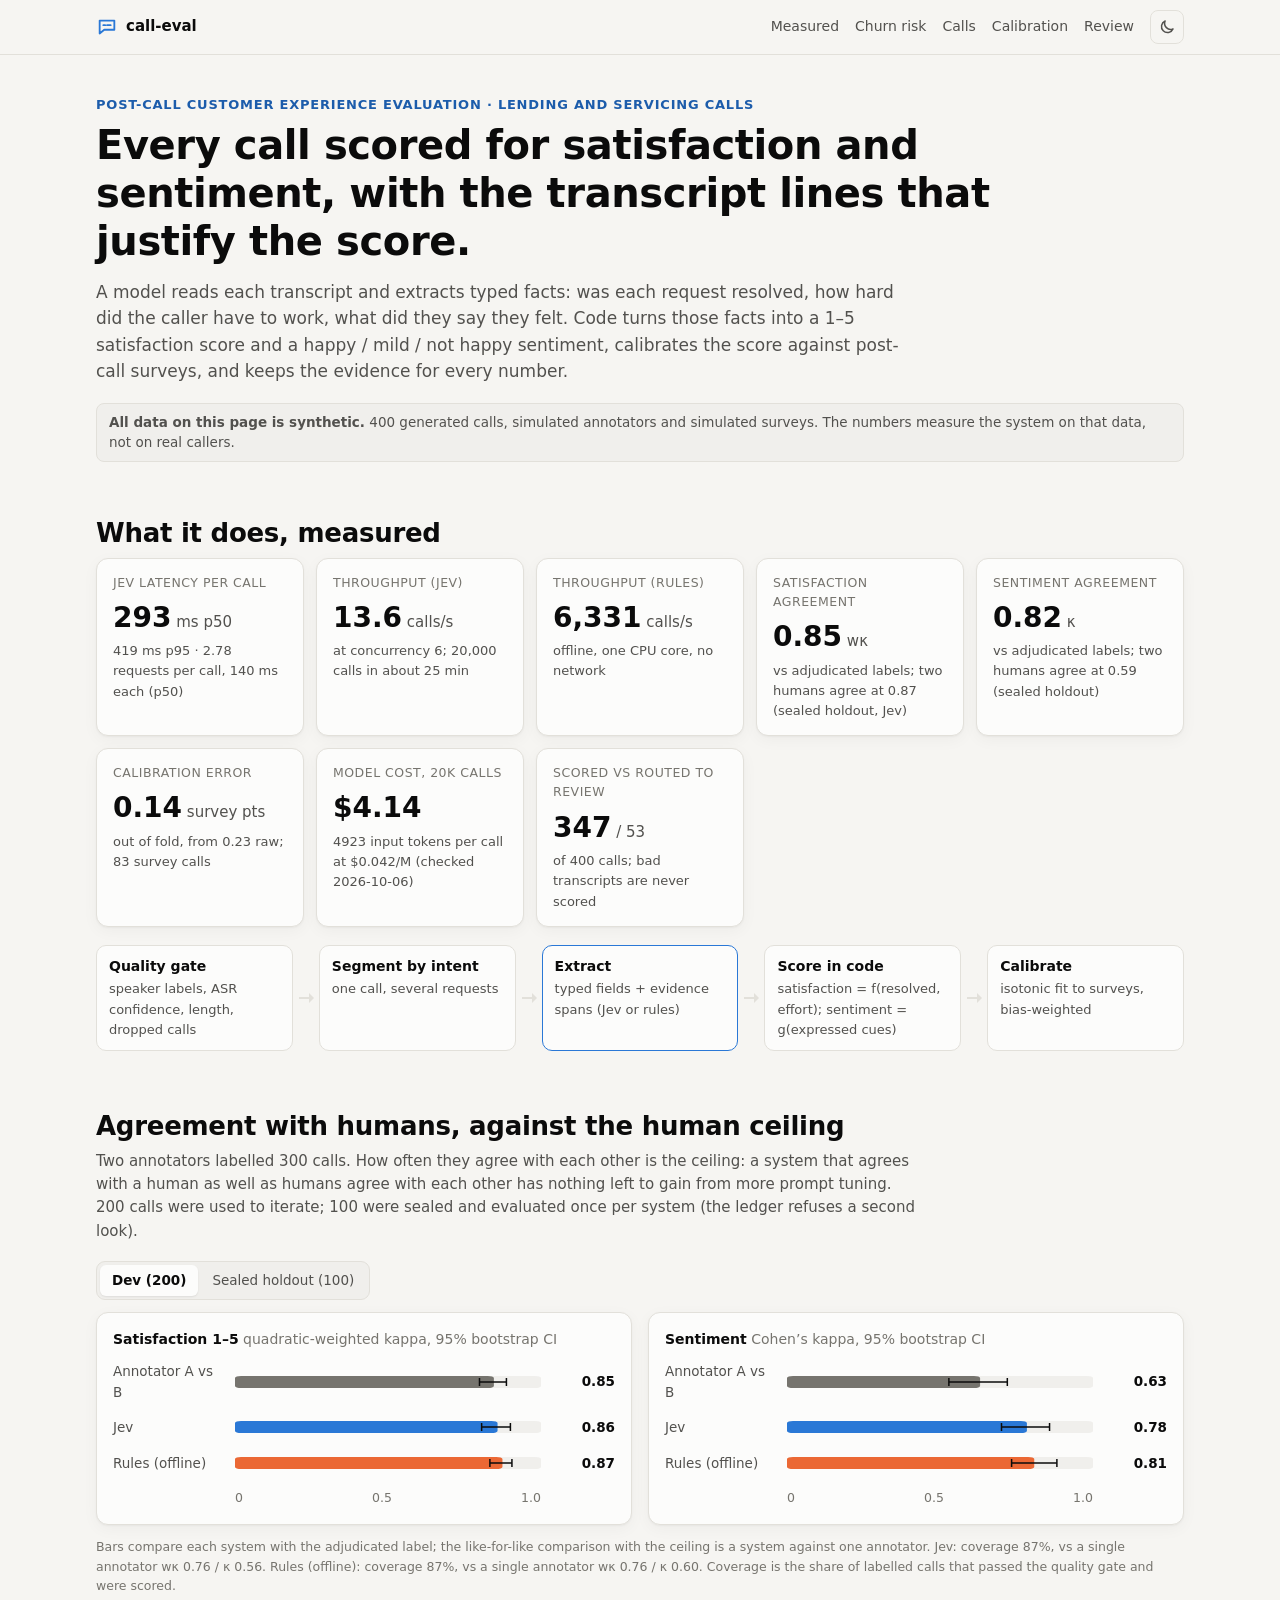
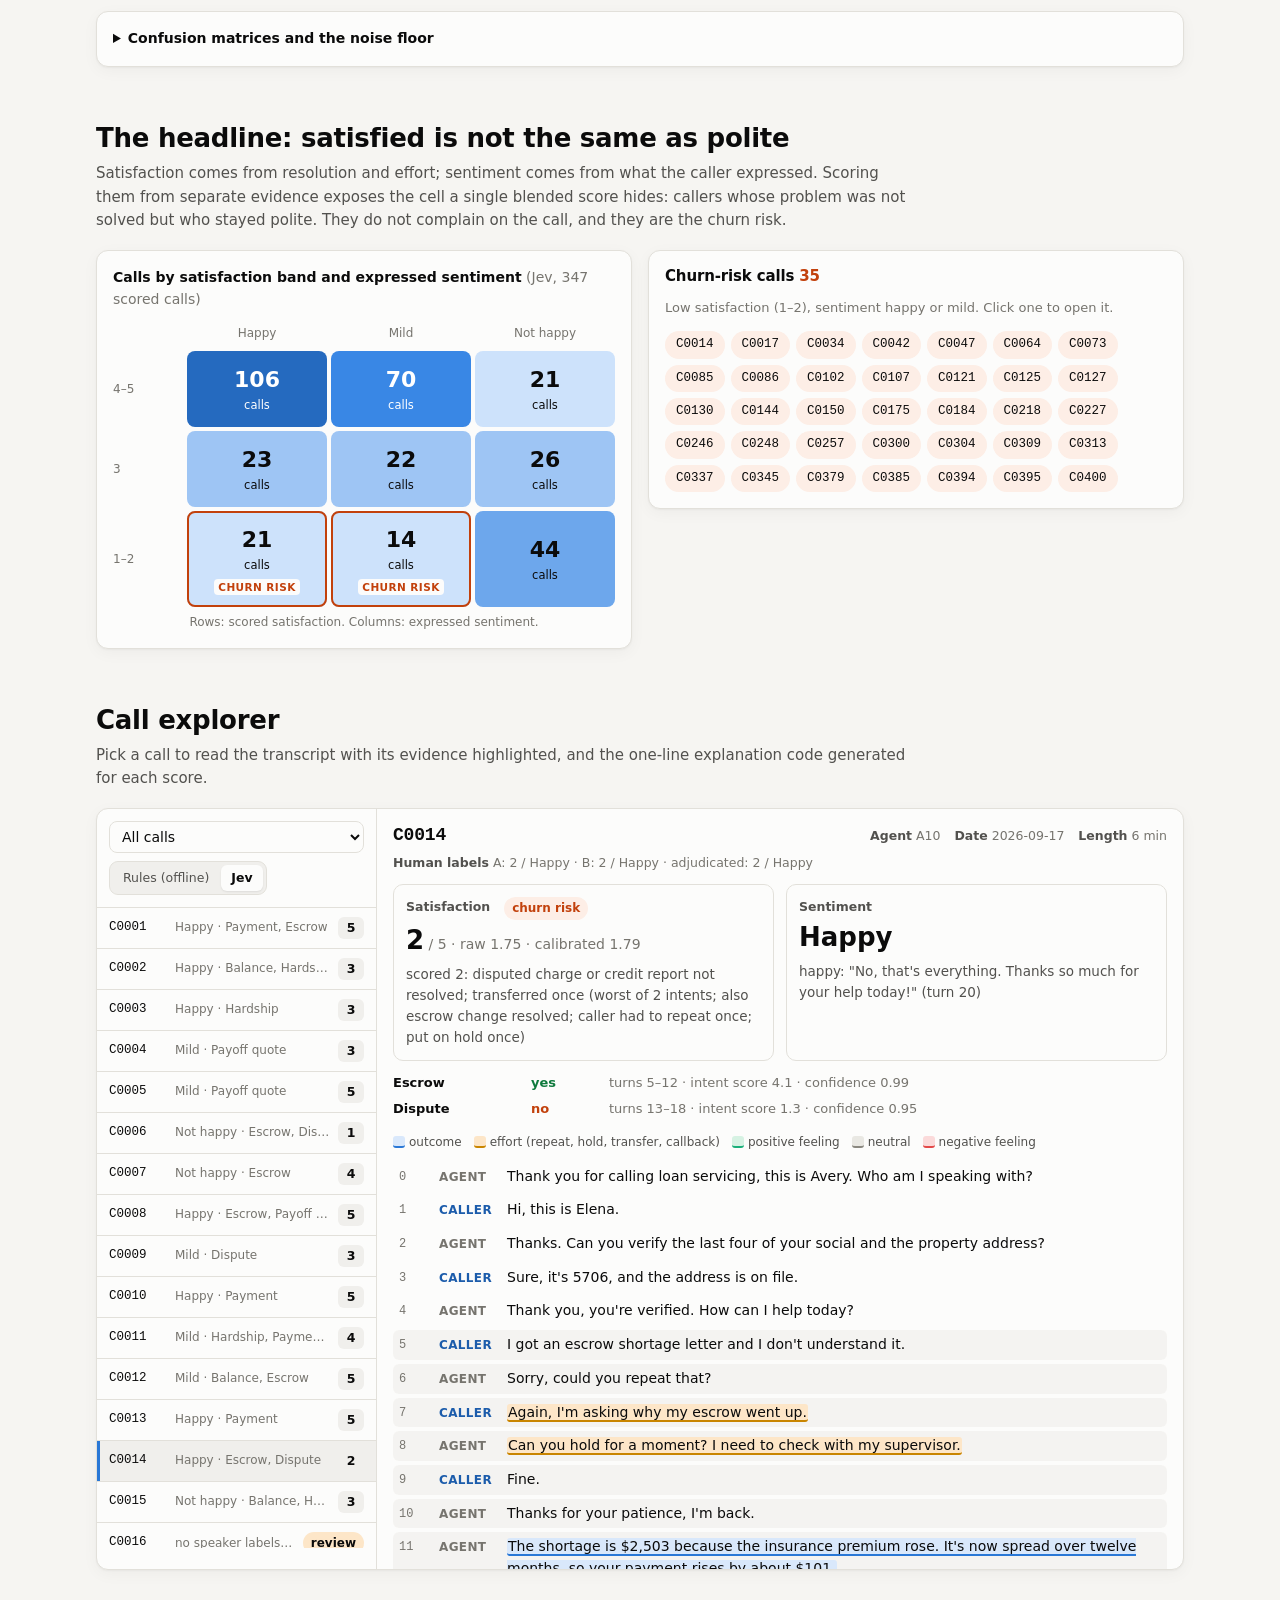
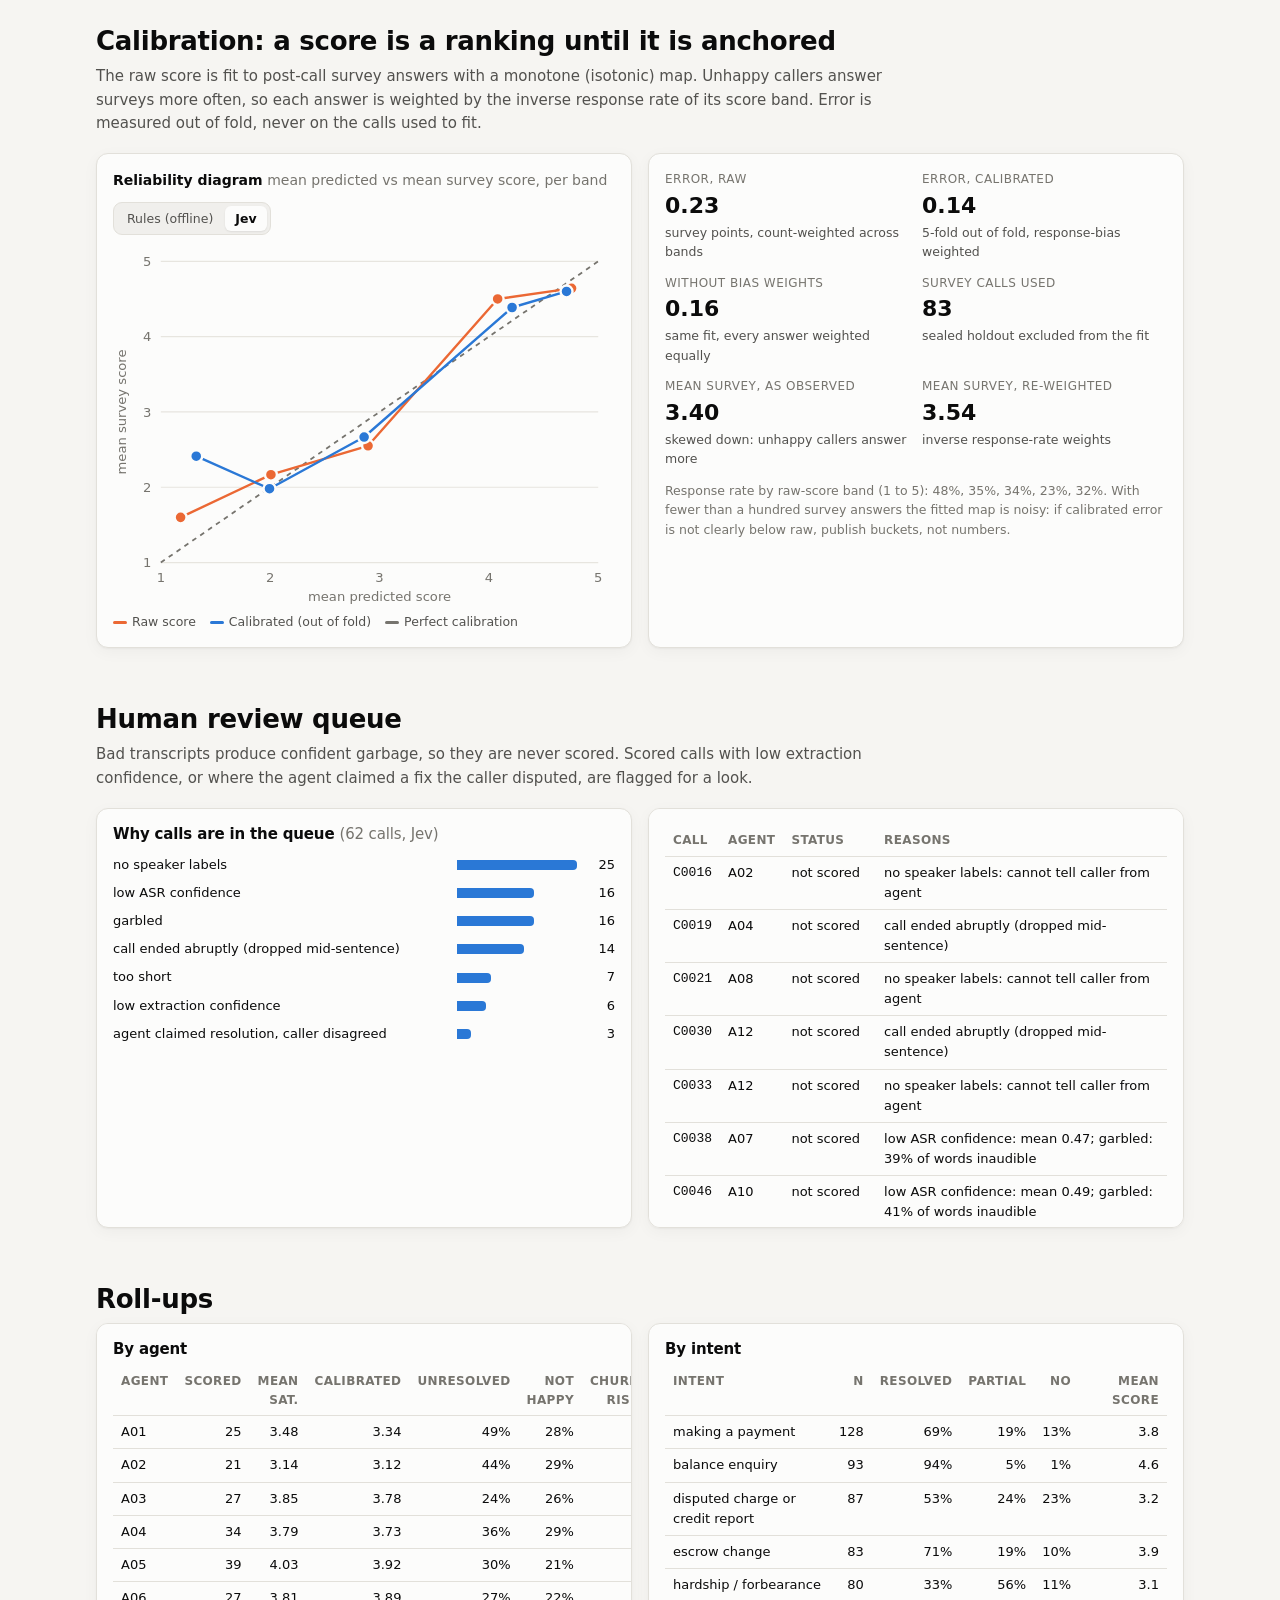
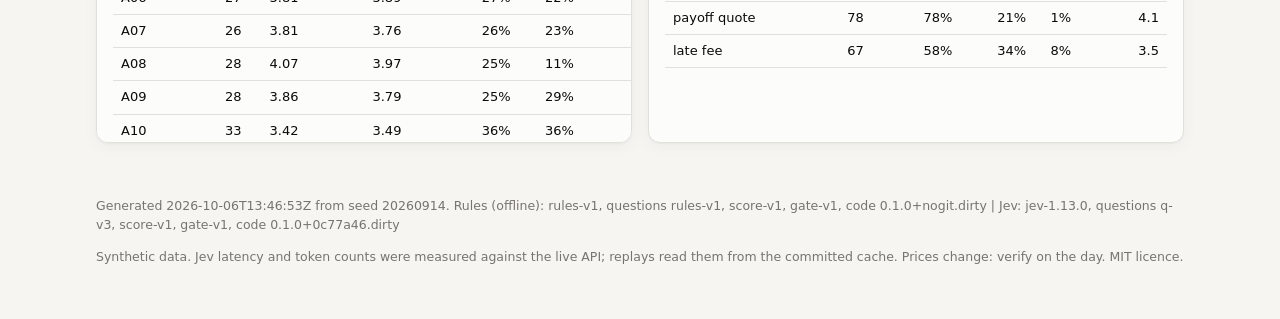
==== docs/index.html @ 75833f75 "Static web demo in docs/ built from the recorded runs; derive live Jev throughput from live requests" ====
<!doctype html>
<html lang="en">
<head>
<meta charset="utf-8">
<meta name="viewport" content="width=device-width, initial-scale=1">
<title>Call Experience Evaluation</title>
<meta name="description" content="Post-call customer experience evaluation for contact-centre transcripts: a model extracts typed facts with evidence spans, code scores them, and every score is calibrated against surveys. Synthetic demo data.">
<link rel="stylesheet" href="style.css">
</head>
<body>
<header class="top">
  <div class="wrap top-inner">
    <div class="brand">
      <span class="logo" aria-hidden="true">
        <svg viewBox="0 0 24 24" width="22" height="22"><path d="M4 5h16v10H9l-5 4z" fill="none" stroke="currentColor" stroke-width="2" stroke-linejoin="round"/><path d="M8 10h2M12 10h4" stroke="currentColor" stroke-width="2" stroke-linecap="round"/></svg>
      </span>
      <span>call-eval</span>
    </div>
    <nav class="nav" aria-label="Sections">
      <a href="#measured">Measured</a>
      <a href="#quadrant">Churn risk</a>
      <a href="#explorer">Calls</a>
      <a href="#calibration">Calibration</a>
      <a href="#review">Review</a>
    </nav>
    <button class="theme-btn" id="themeBtn" type="button" aria-label="Toggle dark mode">
      <svg viewBox="0 0 24 24" width="18" height="18" aria-hidden="true"><path d="M20 14.5A8 8 0 0 1 9.5 4a8 8 0 1 0 10.5 10.5z" fill="none" stroke="currentColor" stroke-width="2" stroke-linejoin="round"/></svg>
    </button>
  </div>
</header>

<main>
  <section class="hero wrap">
    <p class="eyebrow">Post-call customer experience evaluation &middot; lending and servicing calls</p>
    <h1>Every call scored for satisfaction and sentiment, with the transcript lines that justify the score.</h1>
    <p class="lede">A model reads each transcript and extracts typed facts: was each request resolved, how hard did the caller have to work, what did they say they felt. Code turns those facts into a 1&ndash;5 satisfaction score and a happy / mild / not happy sentiment, calibrates the score against post-call surveys, and keeps the evidence for every number.</p>
    <p class="synthetic-note"><strong>All data on this page is synthetic.</strong> 400 generated calls, simulated annotators and simulated surveys. The numbers measure the system on that data, not on real callers.</p>
  </section>

  <section class="wrap" id="measured" aria-labelledby="measured-h">
    <h2 id="measured-h">What it does, measured</h2>
    <div class="tiles" id="tiles"></div>
    <div class="pipeline" aria-label="Pipeline">
      <div class="step"><b>Quality gate</b><span>speaker labels, ASR confidence, length, dropped calls</span></div>
      <div class="arrow" aria-hidden="true"></div>
      <div class="step"><b>Segment by intent</b><span>one call, several requests</span></div>
      <div class="arrow" aria-hidden="true"></div>
      <div class="step accent"><b>Extract</b><span>typed fields + evidence spans (Jev or rules)</span></div>
      <div class="arrow" aria-hidden="true"></div>
      <div class="step"><b>Score in code</b><span>satisfaction = f(resolved, effort); sentiment = g(expressed cues)</span></div>
      <div class="arrow" aria-hidden="true"></div>
      <div class="step"><b>Calibrate</b><span>isotonic fit to surveys, bias-weighted</span></div>
    </div>
  </section>

  <section class="wrap" id="agreement" aria-labelledby="agree-h">
    <h2 id="agree-h">Agreement with humans, against the human ceiling</h2>
    <p class="section-lede">Two annotators labelled 300 calls. How often they agree with each other is the ceiling: a system that agrees with a human as well as humans agree with each other has nothing left to gain from more prompt tuning. 200 calls were used to iterate; 100 were sealed and evaluated once per system (the ledger refuses a second look).</p>
    <div class="seg" role="tablist" id="splitTabs">
      <button role="tab" aria-selected="true" data-split="dev">Dev (200)</button>
      <button role="tab" aria-selected="false" data-split="holdout">Sealed holdout (100)</button>
    </div>
    <div class="grid2">
      <figure class="card">
        <figcaption><b>Satisfaction 1&ndash;5</b> <span class="muted">quadratic-weighted kappa, 95% bootstrap CI</span></figcaption>
        <div id="agreeCsat"></div>
      </figure>
      <figure class="card">
        <figcaption><b>Sentiment</b> <span class="muted">Cohen&rsquo;s kappa, 95% bootstrap CI</span></figcaption>
        <div id="agreeSent"></div>
      </figure>
    </div>
    <p class="fine" id="agreeNote"></p>
    <details class="card details">
      <summary>Confusion matrices and the noise floor</summary>
      <div class="grid2" id="confusions"></div>
      <div id="noise" class="fine"></div>
    </details>
  </section>

  <section class="wrap" id="quadrant" aria-labelledby="quad-h">
    <h2 id="quad-h">The headline: satisfied is not the same as polite</h2>
    <p class="section-lede">Satisfaction comes from resolution and effort; sentiment comes from what the caller expressed. Scoring them from separate evidence exposes the cell a single blended score hides: callers whose problem was not solved but who stayed polite. They do not complain on the call, and they are the churn risk.</p>
    <div class="grid2 quad-grid">
      <figure class="card">
        <figcaption><b>Calls by satisfaction band and expressed sentiment</b> <span class="muted" id="quadBackend"></span></figcaption>
        <div id="quadChart"></div>
      </figure>
      <div class="card churn-list">
        <h3>Churn-risk calls <span class="count" id="churnCount"></span></h3>
        <p class="muted small">Low satisfaction (1&ndash;2), sentiment happy or mild. Click one to open it.</p>
        <ul id="churnList" class="chips"></ul>
      </div>
    </div>
  </section>

  <section class="wrap" id="explorer" aria-labelledby="exp-h">
    <h2 id="exp-h">Call explorer</h2>
    <p class="section-lede">Pick a call to read the transcript with its evidence highlighted, and the one-line explanation code generated for each score.</p>
    <div class="explorer card">
      <div class="exp-side">
        <div class="filters">
          <label class="sr" for="callFilter">Filter calls</label>
          <select id="callFilter">
            <option value="all">All calls</option>
            <option value="churn">Churn risk</option>
            <option value="review">In review queue</option>
            <option value="dev">Dev set (has human labels)</option>
            <option value="multi">Multi-intent</option>
            <option value="disagree">Backends disagree</option>
          </select>
          <div class="seg small" role="tablist" id="backendTabs"></div>
        </div>
        <ul class="call-list" id="callList" aria-label="Calls"></ul>
      </div>
      <div class="exp-main" id="callDetail" aria-live="polite"></div>
    </div>
  </section>

  <section class="wrap" id="calibration" aria-labelledby="cal-h">
    <h2 id="cal-h">Calibration: a score is a ranking until it is anchored</h2>
    <p class="section-lede">The raw score is fit to post-call survey answers with a monotone (isotonic) map. Unhappy callers answer surveys more often, so each answer is weighted by the inverse response rate of its score band. Error is measured out of fold, never on the calls used to fit.</p>
    <div class="grid2">
      <figure class="card">
        <figcaption><b>Reliability diagram</b> <span class="muted">mean predicted vs mean survey score, per band</span></figcaption>
        <div class="seg small" role="tablist" id="calTabs"></div>
        <div id="relChart"></div>
      </figure>
      <div class="card" id="calFacts"></div>
    </div>
  </section>

  <section class="wrap" id="review" aria-labelledby="rev-h">
    <h2 id="rev-h">Human review queue</h2>
    <p class="section-lede">Bad transcripts produce confident garbage, so they are never scored. Scored calls with low extraction confidence, or where the agent claimed a fix the caller disputed, are flagged for a look.</p>
    <div class="grid2">
      <div class="card" id="reasonCounts"></div>
      <div class="card scroll-card"><table class="tbl" id="reviewTable"><caption class="sr">Review queue</caption></table></div>
    </div>
  </section>

  <section class="wrap" id="rollups" aria-labelledby="roll-h">
    <h2 id="roll-h">Roll-ups</h2>
    <div class="grid2">
      <div class="card scroll-card"><h3>By agent</h3><table class="tbl" id="agentTable"></table></div>
      <div class="card scroll-card"><h3>By intent</h3><table class="tbl" id="intentTable"></table></div>
    </div>
  </section>
</main>

<footer class="wrap foot">
  <p id="versions" class="fine"></p>
  <p class="fine">Synthetic data. Jev latency and token counts were measured against the live API; replays read them from the committed cache. Prices change: verify on the day. MIT licence.</p>
</footer>
<script src="app.js"></script>
</body>
</html>
---- docs/style.css ----
:root {
  color-scheme: light;
  --bg: #f6f5f2;
  --surface: #fcfcfb;
  --surface-2: #f0efec;
  --border: #e2e0da;
  --text: #0b0b0b;
  --text-2: #52514e;
  --muted: #76746e;
  --accent: #2a78d6;
  --accent-ink: #1c5cab;
  --s1: #2a78d6;
  --s2: #eb6834;
  --grid: #e7e5df;
  --seq-0: #f0efec;
  --seq-1: #cde2fb;
  --seq-2: #9ec5f4;
  --seq-3: #6da7ec;
  --seq-4: #3987e5;
  --seq-5: #256abf;
  --seq-6: #184f95;
  --risk: #c2410c;
  --risk-bg: #fdeee6;
  --good: #0f7a3d;
  --hl-outcome: #d9e8fb;
  --hl-effort: #fde6c8;
  --hl-pos: #d6f2e3;
  --hl-neu: #e9e8e3;
  --hl-neg: #fbdada;
  --ring-outcome: #2a78d6;
  --ring-effort: #c98500;
  --ring-pos: #1baf7a;
  --ring-neu: #8a8880;
  --ring-neg: #e34948;
  --shadow: 0 1px 2px rgba(0,0,0,.04), 0 4px 16px rgba(0,0,0,.04);
  --radius: 12px;
  --mono: ui-monospace, "SF Mono", Menlo, Consolas, monospace;
  --sans: system-ui, -apple-system, "Segoe UI", Roboto, "Helvetica Neue", Arial, sans-serif;
}
@media (prefers-color-scheme: dark) {
  :root:not([data-theme="light"]) {
    color-scheme: dark;
    --bg: #121211; --surface: #1a1a19; --surface-2: #232321; --border: #33332f;
    --text: #ffffff; --text-2: #c3c2b7; --muted: #9a998f; --accent: #3987e5; --accent-ink: #86b6ef;
    --s1: #3987e5; --s2: #d95926; --grid: #2c2c29;
    --seq-0: #232321; --seq-1: #104281; --seq-2: #184f95; --seq-3: #1c5cab; --seq-4: #256abf; --seq-5: #3987e5; --seq-6: #6da7ec;
    --risk: #fb8a55; --risk-bg: #3a2216; --good: #4ade80;
    --hl-outcome: #1d3557; --hl-effort: #4a3613; --hl-pos: #143d2c; --hl-neu: #2e2e2b; --hl-neg: #4a1f1f;
    --ring-outcome: #3987e5; --ring-effort: #e0a100; --ring-pos: #199e70; --ring-neu: #8a8880; --ring-neg: #e66767;
    --shadow: none;
  }
}
:root[data-theme="dark"] {
  color-scheme: dark;
  --bg: #121211; --surface: #1a1a19; --surface-2: #232321; --border: #33332f;
  --text: #ffffff; --text-2: #c3c2b7; --muted: #9a998f; --accent: #3987e5; --accent-ink: #86b6ef;
  --s1: #3987e5; --s2: #d95926; --grid: #2c2c29;
  --seq-0: #232321; --seq-1: #104281; --seq-2: #184f95; --seq-3: #1c5cab; --seq-4: #256abf; --seq-5: #3987e5; --seq-6: #6da7ec;
  --risk: #fb8a55; --risk-bg: #3a2216; --good: #4ade80;
  --hl-outcome: #1d3557; --hl-effort: #4a3613; --hl-pos: #143d2c; --hl-neu: #2e2e2b; --hl-neg: #4a1f1f;
  --ring-outcome: #3987e5; --ring-effort: #e0a100; --ring-pos: #199e70; --ring-neu: #8a8880; --ring-neg: #e66767;
  --shadow: none;
}

* { box-sizing: border-box; }
html { scroll-behavior: smooth; }
body { margin: 0; background: var(--bg); color: var(--text); font: 15px/1.55 var(--sans); -webkit-font-smoothing: antialiased; }
.wrap { max-width: 1120px; margin: 0 auto; padding: 0 16px; }
a { color: var(--accent-ink); }
h1, h2, h3 { line-height: 1.2; letter-spacing: -0.01em; }
h1 { font-size: clamp(26px, 4.2vw, 40px); margin: 6px 0 14px; font-weight: 700; max-width: 900px; }
h2 { font-size: clamp(20px, 2.6vw, 26px); margin: 56px 0 8px; }
h3 { font-size: 15px; margin: 0 0 8px; }
.muted { color: var(--muted); font-weight: 400; }
.small { font-size: 13px; }
.fine { font-size: 12.5px; color: var(--muted); }
.sr { position: absolute; width: 1px; height: 1px; overflow: hidden; clip: rect(0 0 0 0); white-space: nowrap; }

.top { position: sticky; top: 0; z-index: 10; background: color-mix(in srgb, var(--bg) 88%, transparent); backdrop-filter: blur(8px); border-bottom: 1px solid var(--border); }
.top-inner { display: flex; align-items: center; gap: 16px; height: 54px; }
.brand { display: flex; align-items: center; gap: 8px; font-weight: 700; }
.logo { color: var(--accent); display: inline-flex; }
.nav { display: flex; gap: 16px; margin-left: auto; overflow-x: auto; scrollbar-width: none; }
.nav a { color: var(--text-2); text-decoration: none; font-size: 14px; white-space: nowrap; }
.nav a:hover { color: var(--text); }
.theme-btn { background: none; border: 1px solid var(--border); color: var(--text-2); border-radius: 8px; width: 34px; height: 34px; display: grid; place-items: center; cursor: pointer; flex: none; }

.hero { padding-top: 40px; }
.eyebrow { color: var(--accent-ink); font-weight: 600; font-size: 13px; text-transform: uppercase; letter-spacing: .06em; margin: 0; }
.lede { font-size: 17px; color: var(--text-2); max-width: 820px; margin: 0 0 14px; }
.synthetic-note { display: inline-block; background: var(--surface-2); border: 1px solid var(--border); border-radius: 8px; padding: 8px 12px; font-size: 13.5px; color: var(--text-2); margin: 4px 0 0; }
.section-lede { color: var(--text-2); max-width: 820px; margin: 0 0 18px; }

.card { background: var(--surface); border: 1px solid var(--border); border-radius: var(--radius); box-shadow: var(--shadow); padding: 16px; margin: 0; min-width: 0; }
figure.card figcaption { font-size: 14px; margin-bottom: 10px; }
.grid2 { display: grid; grid-template-columns: repeat(2, minmax(0, 1fr)); gap: 16px; }
@media (max-width: 820px) { .grid2 { grid-template-columns: minmax(0, 1fr); } }

.tiles { display: grid; grid-template-columns: repeat(auto-fit, minmax(200px, 1fr)); gap: 12px; }
.tile { background: var(--surface); border: 1px solid var(--border); border-radius: var(--radius); padding: 14px 16px; box-shadow: var(--shadow); }
.tile .k { font-size: 12.5px; color: var(--muted); text-transform: uppercase; letter-spacing: .04em; }
.tile .v { font-size: 28px; font-weight: 700; margin: 4px 0 2px; font-variant-numeric: tabular-nums; }
.tile .v small { font-size: 15px; font-weight: 500; color: var(--text-2); }
.tile .d { font-size: 13px; color: var(--text-2); }

.pipeline { display: flex; align-items: stretch; gap: 6px; margin-top: 18px; overflow-x: auto; padding-bottom: 4px; }
.pipeline .step { flex: 1 1 0; min-width: 150px; background: var(--surface); border: 1px solid var(--border); border-radius: 10px; padding: 10px 12px; font-size: 13px; color: var(--text-2); display: flex; flex-direction: column; gap: 2px; }
.pipeline .step b { color: var(--text); font-size: 14px; }
.pipeline .step.accent { border-color: var(--accent); }
.pipeline .arrow { flex: none; width: 14px; align-self: center; height: 2px; background: var(--border); position: relative; }
.pipeline .arrow::after { content: ""; position: absolute; right: -1px; top: -4px; border: 5px solid transparent; border-left-color: var(--border); border-right: 0; }
@media (max-width: 820px) {
  .pipeline { flex-direction: column; }
  .pipeline .arrow { width: 2px; height: 10px; align-self: center; }
  .pipeline .arrow::after { display: none; }
}

.seg { display: inline-flex; background: var(--surface-2); border: 1px solid var(--border); border-radius: 9px; padding: 3px; gap: 2px; margin-bottom: 12px; }
.seg button { background: none; border: 0; color: var(--text-2); font: inherit; font-size: 13.5px; padding: 5px 12px; border-radius: 6px; cursor: pointer; }
.seg button[aria-selected="true"] { background: var(--surface); color: var(--text); box-shadow: 0 1px 2px rgba(0,0,0,.08); font-weight: 600; }
.seg.small button { font-size: 12.5px; padding: 3px 10px; }

.bars { display: flex; flex-direction: column; gap: 14px; }
.bar-row { display: grid; grid-template-columns: 112px minmax(0, 1fr) 64px; gap: 10px; align-items: center; font-size: 13.5px; }
.bar-row .lab { color: var(--text-2); }
.bar-row .val { text-align: right; font-variant-numeric: tabular-nums; font-weight: 600; }
.bar-track { position: relative; height: 22px; }
.bar-track svg { display: block; width: 100%; height: 22px; overflow: visible; }

.details summary { cursor: pointer; font-weight: 600; font-size: 14px; }
.details[open] summary { margin-bottom: 12px; }
details.card { margin-top: 16px; }

table.tbl { border-collapse: collapse; width: 100%; font-size: 13px; font-variant-numeric: tabular-nums; }
.tbl th, .tbl td { text-align: left; padding: 6px 8px; border-bottom: 1px solid var(--border); vertical-align: top; }
.tbl th { color: var(--muted); font-weight: 600; font-size: 12px; text-transform: uppercase; letter-spacing: .03em; position: sticky; top: 0; background: var(--surface); }
.tbl td.num, .tbl th.num { text-align: right; }
.tbl tr.clickable { cursor: pointer; }
.tbl tr.clickable:hover td { background: var(--surface-2); }
.scroll-card { max-height: 420px; overflow: auto; }

.cm { border-collapse: separate; border-spacing: 2px; font-size: 12px; font-variant-numeric: tabular-nums; }
.cm td, .cm th { width: 38px; height: 30px; text-align: center; border-radius: 4px; }
.cm th { color: var(--muted); font-weight: 500; }
.cm td { color: var(--text); }
.cm td.dark { color: #fff; }

.quad-grid { align-items: start; }
.quad { display: grid; grid-template-columns: 70px repeat(3, minmax(0, 1fr)); gap: 4px; font-size: 13px; }
.quad .h { color: var(--muted); text-align: center; font-size: 12px; padding: 4px 0; }
.quad .rh { color: var(--muted); font-size: 12px; display: flex; align-items: center; }
.quad .cell { border-radius: 8px; padding: 12px 8px; text-align: center; font-variant-numeric: tabular-nums; position: relative; min-height: 64px; display: flex; flex-direction: column; justify-content: center; }
.quad .cell b { font-size: 22px; }
.quad .cell span { font-size: 11.5px; }
.quad .cell.risk { outline: 2px solid var(--risk); outline-offset: -2px; }
.quad .cell.risk::after { content: "churn risk"; display: block; margin: 4px auto 0; font-size: 10.5px; font-weight: 700; color: var(--risk); background: var(--surface); padding: 0 4px; border-radius: 4px; text-transform: uppercase; letter-spacing: .04em; }
.quad-axis { font-size: 12px; color: var(--muted); margin-top: 6px; text-align: center; }
.churn-list .count { color: var(--risk); }
.chips { list-style: none; padding: 0; margin: 0; display: flex; flex-wrap: wrap; gap: 6px; max-height: 250px; overflow: auto; }
.chips button { font: inherit; font-size: 12.5px; background: var(--risk-bg); color: var(--text); border: 1px solid transparent; border-radius: 999px; padding: 3px 10px; cursor: pointer; font-family: var(--mono); }
.chips button:hover { border-color: var(--risk); }

.explorer { display: grid; grid-template-columns: 280px minmax(0, 1fr); gap: 0; padding: 0; overflow: hidden; }
.exp-side { border-right: 1px solid var(--border); display: flex; flex-direction: column; min-height: 0; }
.filters { padding: 12px; border-bottom: 1px solid var(--border); display: flex; flex-direction: column; gap: 8px; }
.filters select { font: inherit; font-size: 14px; padding: 6px 8px; border-radius: 8px; border: 1px solid var(--border); background: var(--surface); color: var(--text); }
.filters .seg { margin: 0; align-self: flex-start; }
.call-list { list-style: none; margin: 0; padding: 0; overflow-y: auto; max-height: 640px; }
.call-list li button { width: 100%; text-align: left; background: none; border: 0; border-bottom: 1px solid var(--border); padding: 9px 12px; cursor: pointer; color: var(--text); font: inherit; font-size: 13px; display: grid; grid-template-columns: 58px 1fr auto; gap: 8px; align-items: center; }
.call-list li button:hover { background: var(--surface-2); }
.call-list li button[aria-current="true"] { background: var(--surface-2); box-shadow: inset 3px 0 0 var(--accent); }
.call-list .cid { font-family: var(--mono); font-size: 12.5px; }
.call-list .meta { color: var(--muted); font-size: 12px; white-space: nowrap; overflow: hidden; text-overflow: ellipsis; }
.exp-main { padding: 16px; min-width: 0; max-height: 760px; overflow-y: auto; }
@media (max-width: 820px) {
  .explorer { grid-template-columns: minmax(0, 1fr); }
  .exp-side { border-right: 0; border-bottom: 1px solid var(--border); }
  .call-list { max-height: 260px; }
  .exp-main { max-height: none; }
}

.badge { display: inline-flex; align-items: center; gap: 4px; font-size: 12px; font-weight: 600; padding: 2px 8px; border-radius: 999px; background: var(--surface-2); color: var(--text-2); white-space: nowrap; }
.badge.risk { background: var(--risk-bg); color: var(--risk); }
.badge.rev { background: var(--hl-effort); color: var(--text); }
.score-pill { display: inline-grid; place-items: center; min-width: 26px; height: 22px; border-radius: 6px; font-weight: 700; font-size: 12.5px; background: var(--surface-2); color: var(--text); }

.scores { display: grid; grid-template-columns: repeat(2, minmax(0, 1fr)); gap: 12px; margin: 12px 0; }
@media (max-width: 560px) { .scores { grid-template-columns: minmax(0, 1fr); } }
.scorebox { border: 1px solid var(--border); border-radius: 10px; padding: 12px; }
.scorebox .big { font-size: 26px; font-weight: 700; font-variant-numeric: tabular-nums; }
.scorebox .why { font-size: 13.5px; color: var(--text-2); margin-top: 4px; }
.kv { display: flex; flex-wrap: wrap; gap: 6px 14px; font-size: 12.5px; color: var(--muted); }
.kv b { color: var(--text-2); font-weight: 600; }
.intents { margin: 8px 0 14px; display: flex; flex-direction: column; gap: 6px; }
.intent-row { display: grid; grid-template-columns: 130px 70px minmax(0,1fr); gap: 8px; font-size: 13px; align-items: baseline; }
@media (max-width: 560px) { .intent-row { grid-template-columns: minmax(0,1fr) auto; } .intent-row .why { grid-column: 1 / -1; } }
.res-yes { color: var(--good); font-weight: 600; }
.res-partial { color: var(--ring-effort); font-weight: 600; }
.res-no { color: var(--risk); font-weight: 600; }

.legend { display: flex; flex-wrap: wrap; gap: 6px 12px; font-size: 12px; color: var(--text-2); margin: 6px 0 10px; }
.legend .sw { display: inline-block; width: 12px; height: 12px; border-radius: 3px; vertical-align: -2px; margin-right: 4px; border-bottom: 2px solid; }
.transcript { display: flex; flex-direction: column; gap: 4px; font-size: 14px; }
.turn { display: grid; grid-template-columns: 34px 62px minmax(0, 1fr); gap: 6px; padding: 4px 6px; border-radius: 6px; }
.turn.in-seg { background: color-mix(in srgb, var(--surface-2) 60%, transparent); }
.turn .ix { color: var(--muted); font-family: var(--mono); font-size: 12px; padding-top: 2px; }
.turn .who { font-size: 12px; font-weight: 600; color: var(--muted); padding-top: 2px; text-transform: uppercase; letter-spacing: .03em; }
.turn.caller .who { color: var(--accent-ink); }
.turn .tx { overflow-wrap: anywhere; }
mark { color: inherit; border-radius: 3px; padding: 0 1px; border-bottom: 2px solid; }
mark.outcome { background: var(--hl-outcome); border-color: var(--ring-outcome); }
mark.effort { background: var(--hl-effort); border-color: var(--ring-effort); }
mark.pos { background: var(--hl-pos); border-color: var(--ring-pos); }
mark.neu { background: var(--hl-neu); border-color: var(--ring-neu); }
mark.neg { background: var(--hl-neg); border-color: var(--ring-neg); }
.sw.outcome { background: var(--hl-outcome); border-color: var(--ring-outcome); }
.sw.effort { background: var(--hl-effort); border-color: var(--ring-effort); }
.sw.pos { background: var(--hl-pos); border-color: var(--ring-pos); }
.sw.neu { background: var(--hl-neu); border-color: var(--ring-neu); }
.sw.neg { background: var(--hl-neg); border-color: var(--ring-neg); }
.gate-box { border: 1px dashed var(--border); border-radius: 10px; padding: 10px 12px; margin: 12px 0; font-size: 13.5px; color: var(--text-2); }

.chart svg { display: block; width: 100%; height: auto; }
.chart text { fill: var(--muted); font-size: 11px; font-family: var(--sans); }
.chart .axis { stroke: var(--border); }
.chart .gridline { stroke: var(--grid); }
.tooltip { position: fixed; pointer-events: none; z-index: 50; background: var(--text); color: var(--surface); padding: 6px 9px; border-radius: 6px; font-size: 12px; line-height: 1.4; max-width: 240px; opacity: 0; transition: opacity .1s; }
.tooltip.on { opacity: 1; }
.chart-legend { display: flex; gap: 14px; font-size: 12.5px; color: var(--text-2); margin-top: 6px; flex-wrap: wrap; }
.chart-legend i { display: inline-block; width: 14px; height: 3px; border-radius: 2px; vertical-align: middle; margin-right: 5px; }

.facts { display: grid; grid-template-columns: repeat(2, minmax(0, 1fr)); gap: 12px; }
.fact .k { font-size: 12px; color: var(--muted); text-transform: uppercase; letter-spacing: .04em; }
.fact .v { font-size: 22px; font-weight: 700; font-variant-numeric: tabular-nums; }
.fact .d { font-size: 12.5px; color: var(--text-2); }
.reason-bar { display: grid; grid-template-columns: minmax(0, 1fr) 120px 30px; gap: 8px; align-items: center; font-size: 13px; padding: 4px 0; }
.reason-bar .rb { height: 10px; border-radius: 0 4px 4px 0; background: var(--s1); }
.reason-bar .n { text-align: right; font-variant-numeric: tabular-nums; }

.foot { padding-top: 40px; padding-bottom: 40px; }
.empty { color: var(--muted); padding: 40px 0; text-align: center; }
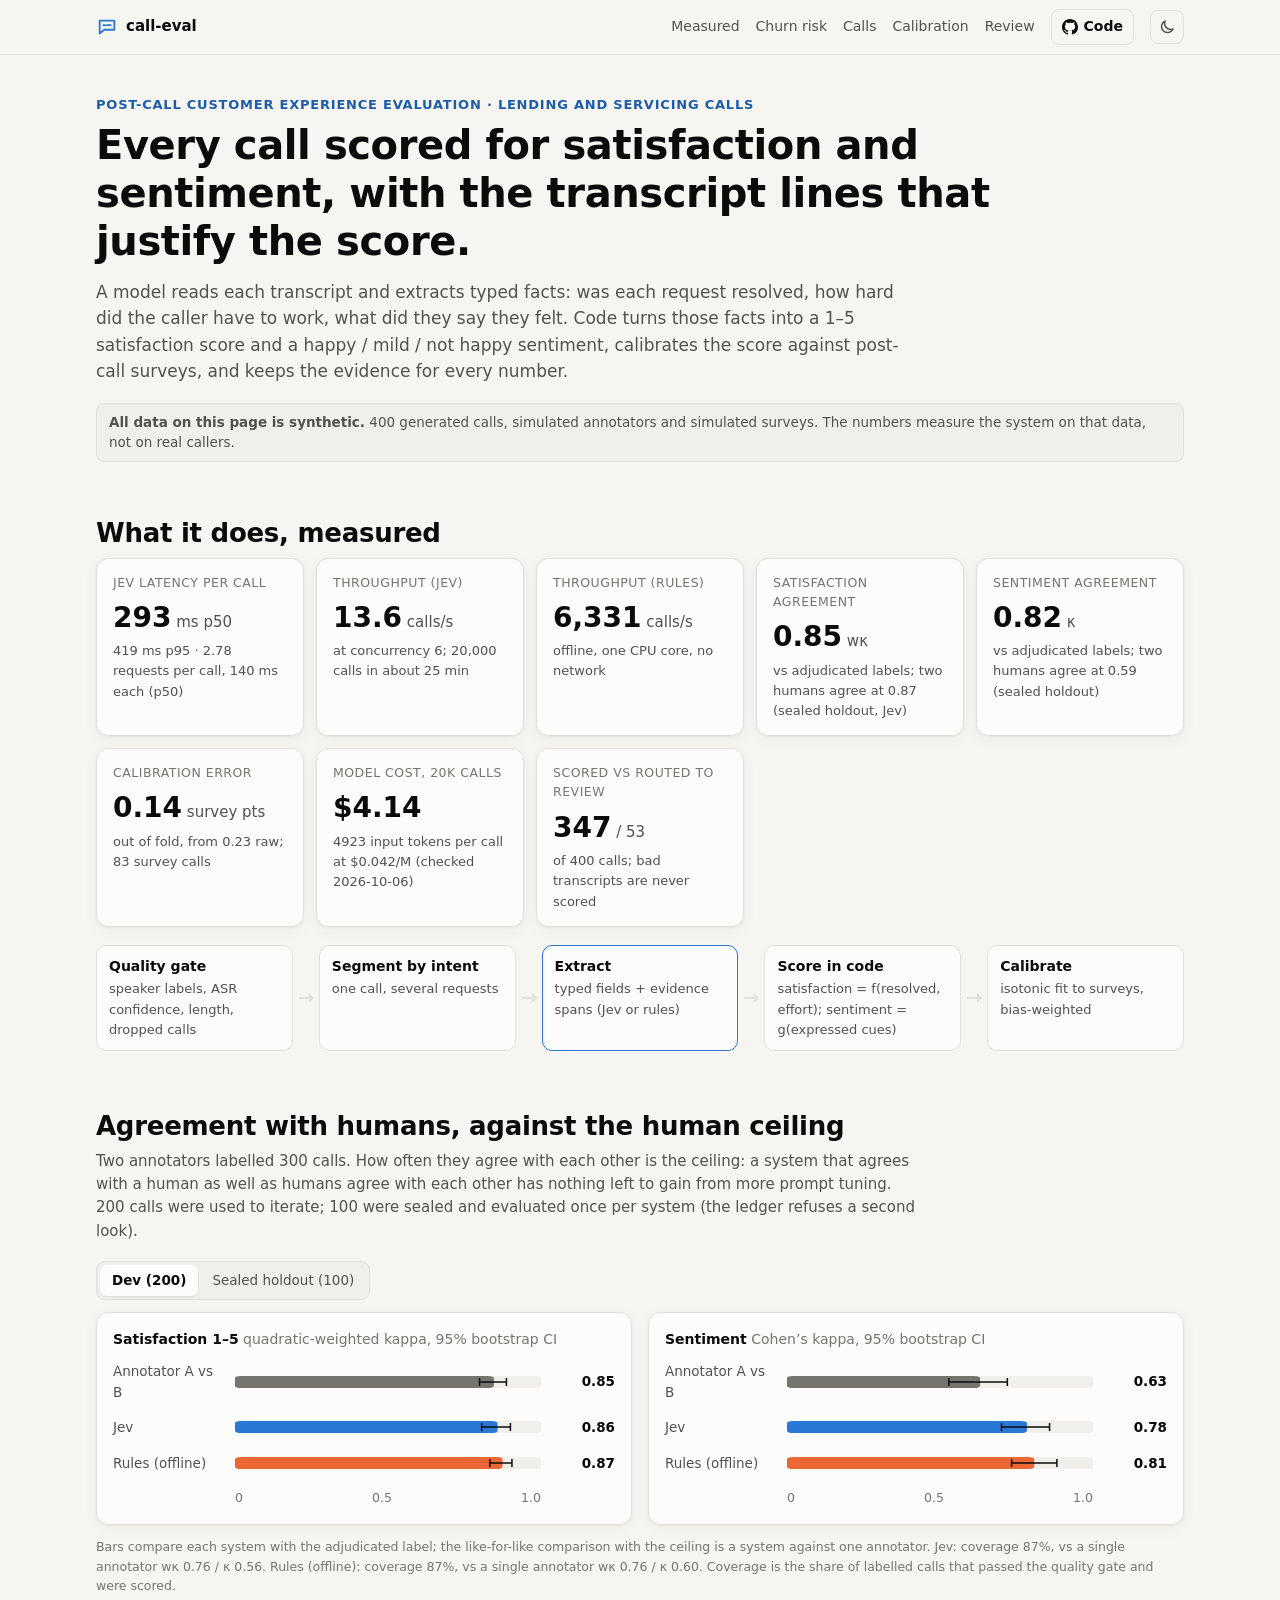
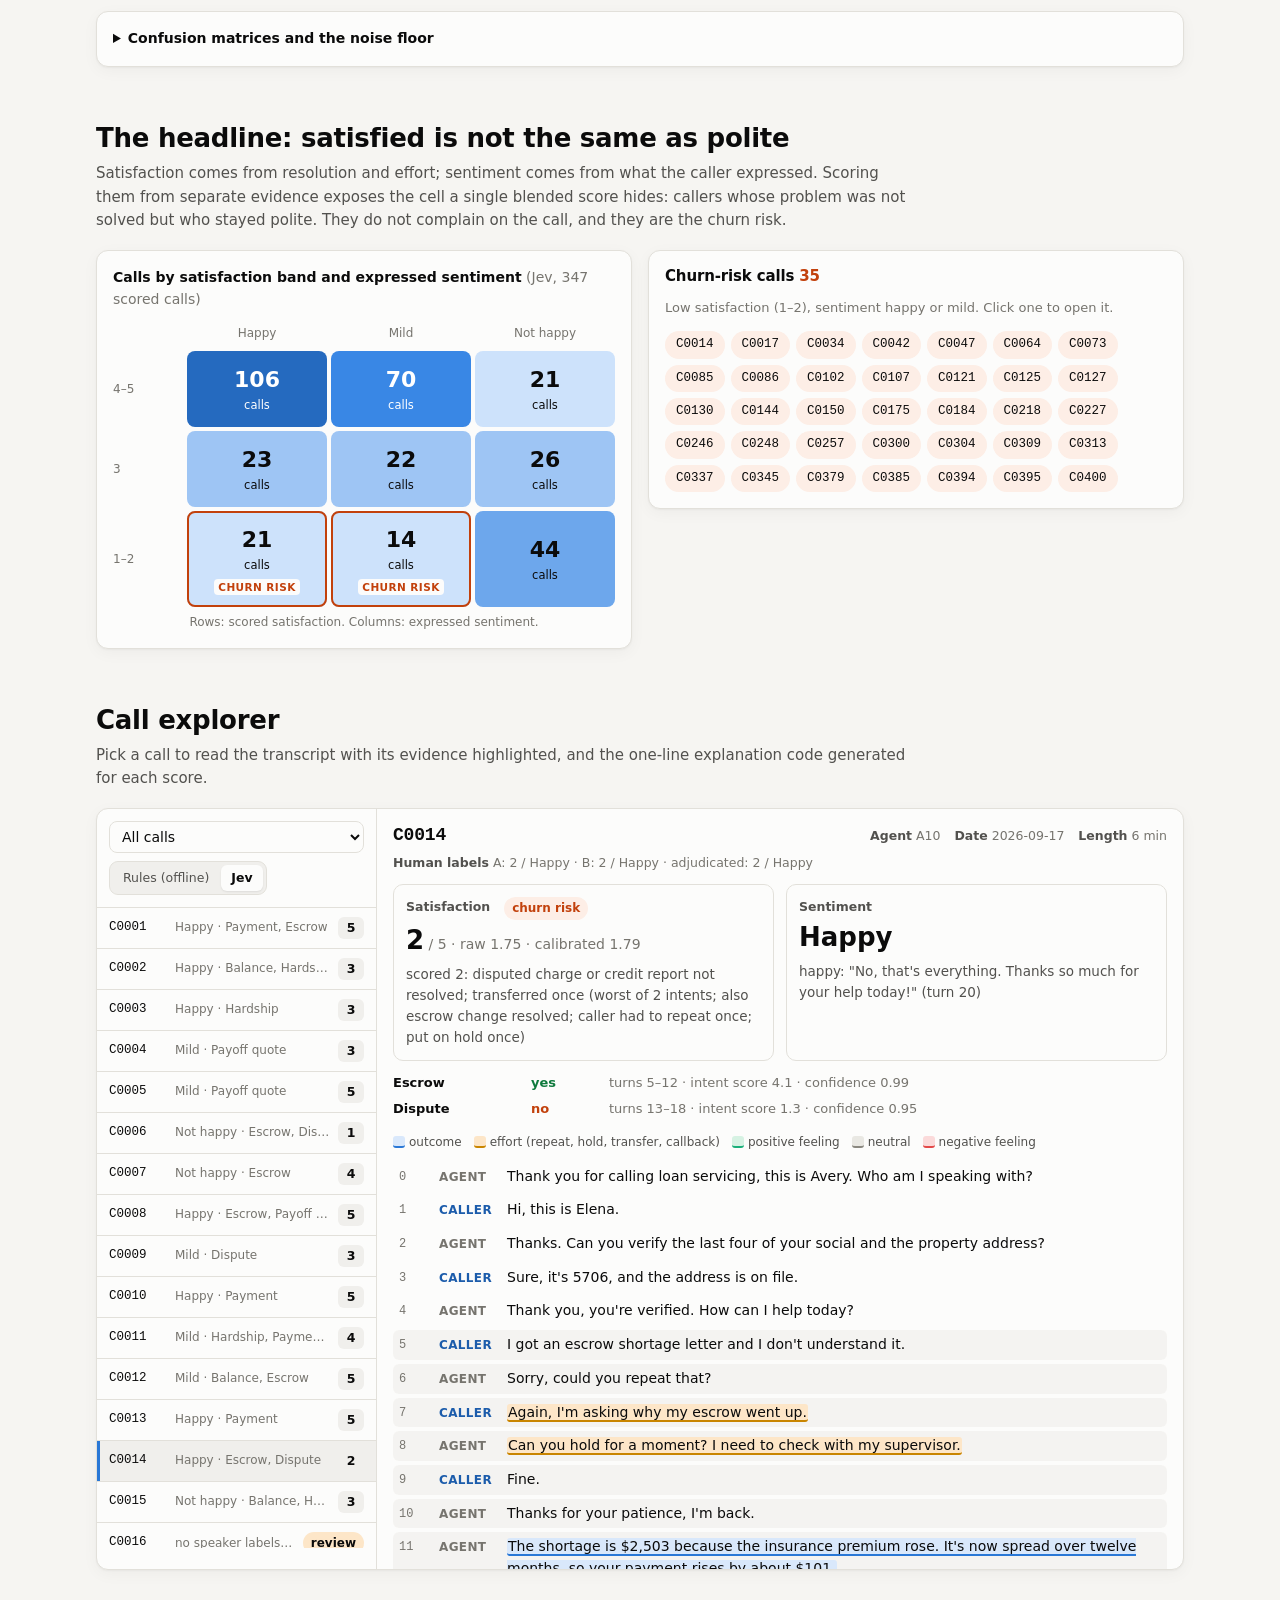
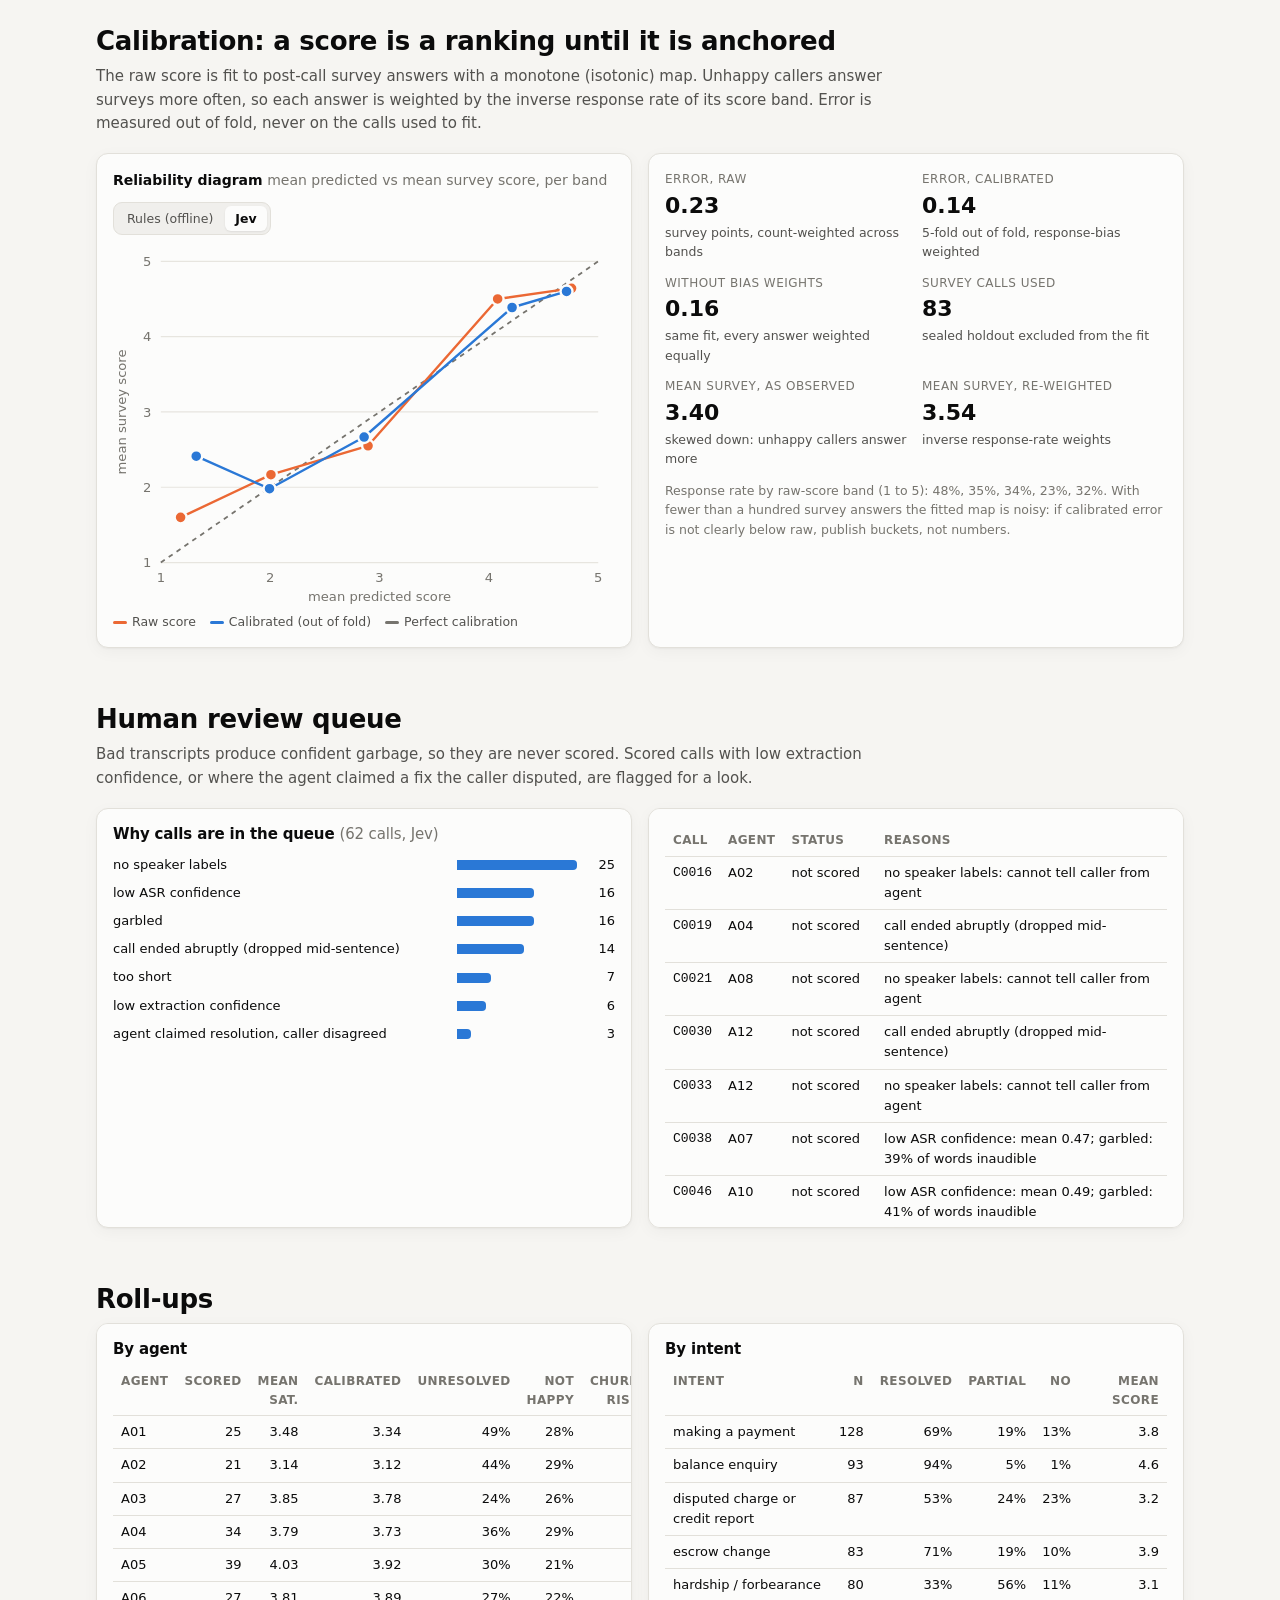
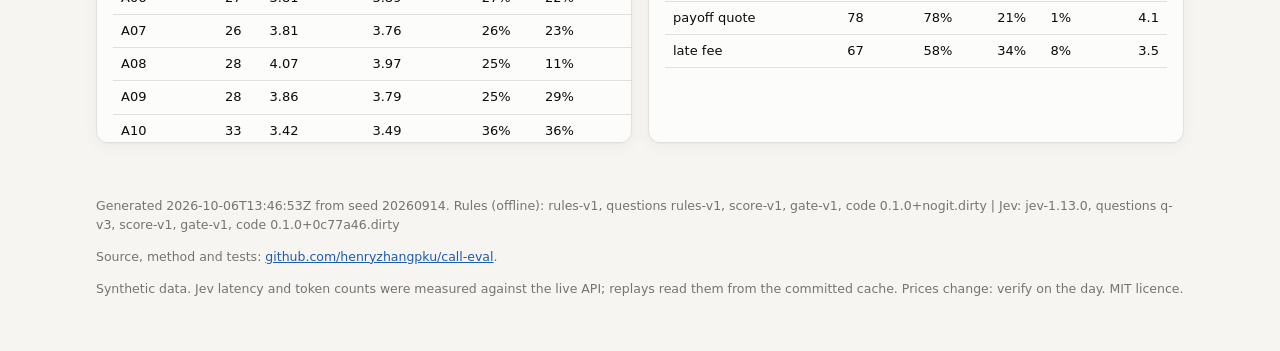
==== commit e9c47ce6: "Demo: link to the source code in the header and footer" ====
--- a/docs/index.html
+++ b/docs/index.html
@@ -5,6 +5,23 @@
 <meta name="viewport" content="width=device-width, initial-scale=1">
 <title>Call Experience Evaluation</title>
 <meta name="description" content="Post-call customer experience evaluation for contact-centre transcripts: a model extracts typed facts with evidence spans, code scores them, and every score is calibrated against surveys. Synthetic demo data.">
+<link rel="icon" href="favicon.svg" type="image/svg+xml">
+<link rel="icon" href="favicon-32.png" sizes="32x32" type="image/png">
+<link rel="apple-touch-icon" href="apple-touch-icon.png">
+<meta property="og:type" content="website">
+<meta property="og:site_name" content="Henry Zhang">
+<meta property="og:title" content="call-eval: post-call evaluation for voice agents">
+<meta property="og:description" content="Every call scored for satisfaction and sentiment, with the transcript lines behind each number. The model extracts, code scores, calibrated against surveys, measured against the human ceiling.">
+<meta property="og:url" content="https://henryzhangpku.github.io/call-eval/">
+<meta property="og:image" content="https://henryzhangpku.github.io/call-eval/og.png">
+<meta property="og:image:width" content="1200">
+<meta property="og:image:height" content="630">
+<meta property="og:image:alt" content="call-eval: post-call evaluation for voice agents">
+<meta name="twitter:card" content="summary_large_image">
+<meta name="twitter:title" content="call-eval: post-call evaluation for voice agents">
+<meta name="twitter:description" content="Every call scored for satisfaction and sentiment, with the transcript lines behind each number. The model extracts, code scores, calibrated against surveys, measured against the human ceiling.">
+<meta name="twitter:image" content="https://henryzhangpku.github.io/call-eval/og.png">
+<meta name="author" content="Henry Zhang">
 <link rel="stylesheet" href="style.css">
 </head>
 <body>
@@ -23,6 +40,7 @@
       <a href="#calibration">Calibration</a>
       <a href="#review">Review</a>
     </nav>
+    <a class="code-btn" href="https://github.com/henryzhangpku/call-eval" target="_blank" rel="noopener" aria-label="Source code on GitHub"><svg viewBox="0 0 16 16" width="16" height="16" aria-hidden="true"><path fill="currentColor" d="M8 0C3.58 0 0 3.58 0 8c0 3.54 2.29 6.53 5.47 7.59.4.07.55-.17.55-.38 0-.19-.01-.82-.01-1.49-2.01.37-2.53-.49-2.69-.94-.09-.23-.48-.94-.82-1.13-.28-.15-.68-.52-.01-.53.63-.01 1.08.58 1.23.82.72 1.21 1.87.87 2.33.66.07-.52.28-.87.51-1.07-1.78-.2-3.64-.89-3.64-3.95 0-.87.31-1.59.82-2.15-.08-.2-.36-1.02.08-2.12 0 0 .67-.21 2.2.82.64-.18 1.32-.27 2-.27.68 0 1.36.09 2 .27 1.53-1.04 2.2-.82 2.2-.82.44 1.1.16 1.92.08 2.12.51.56.82 1.27.82 2.15 0 3.07-1.87 3.75-3.65 3.95.29.25.54.73.54 1.48 0 1.07-.01 1.93-.01 2.2 0 .21.15.46.55.38A8.013 8.013 0 0016 8c0-4.42-3.58-8-8-8z"/></svg><span>Code</span></a>
     <button class="theme-btn" id="themeBtn" type="button" aria-label="Toggle dark mode">
       <svg viewBox="0 0 24 24" width="18" height="18" aria-hidden="true"><path d="M20 14.5A8 8 0 0 1 9.5 4a8 8 0 1 0 10.5 10.5z" fill="none" stroke="currentColor" stroke-width="2" stroke-linejoin="round"/></svg>
     </button>
@@ -150,6 +168,7 @@
 
 <footer class="wrap foot">
   <p id="versions" class="fine"></p>
+  <p class="fine">Source, method and tests: <a href="https://github.com/henryzhangpku/call-eval">github.com/henryzhangpku/call-eval</a>.</p>
   <p class="fine">Synthetic data. Jev latency and token counts were measured against the live API; replays read them from the committed cache. Prices change: verify on the day. MIT licence.</p>
 </footer>
 <script src="app.js"></script>
--- a/docs/style.css
+++ b/docs/style.css
@@ -239,3 +239,7 @@
 
 .foot { padding-top: 40px; padding-bottom: 40px; }
 .empty { color: var(--muted); padding: 40px 0; text-align: center; }
+
+.code-btn { display: inline-flex; align-items: center; gap: 6px; padding: 6px 10px; border: 1px solid var(--border); border-radius: 8px; color: var(--text); text-decoration: none; font-size: 14px; font-weight: 600; white-space: nowrap; }
+.code-btn:hover { border-color: var(--text-2); }
+@media (max-width: 560px) { .code-btn span { display: none; } }
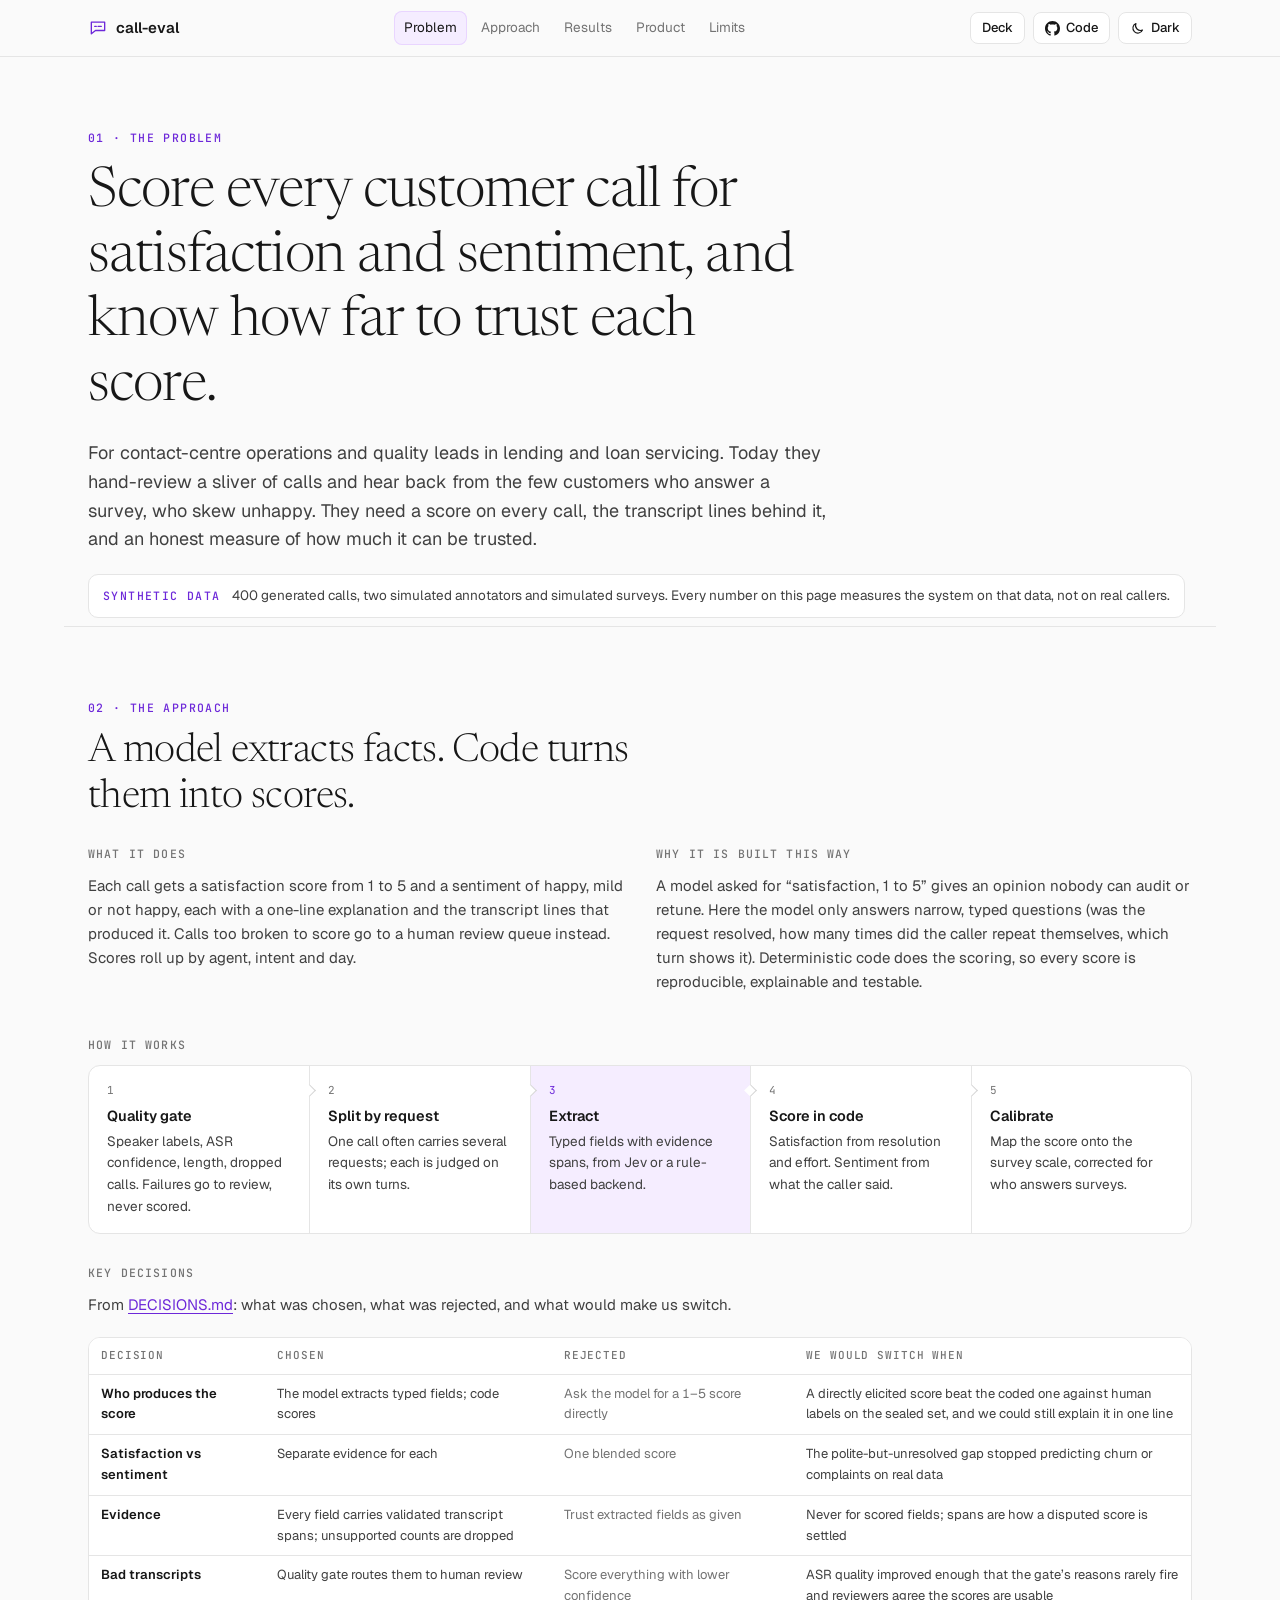
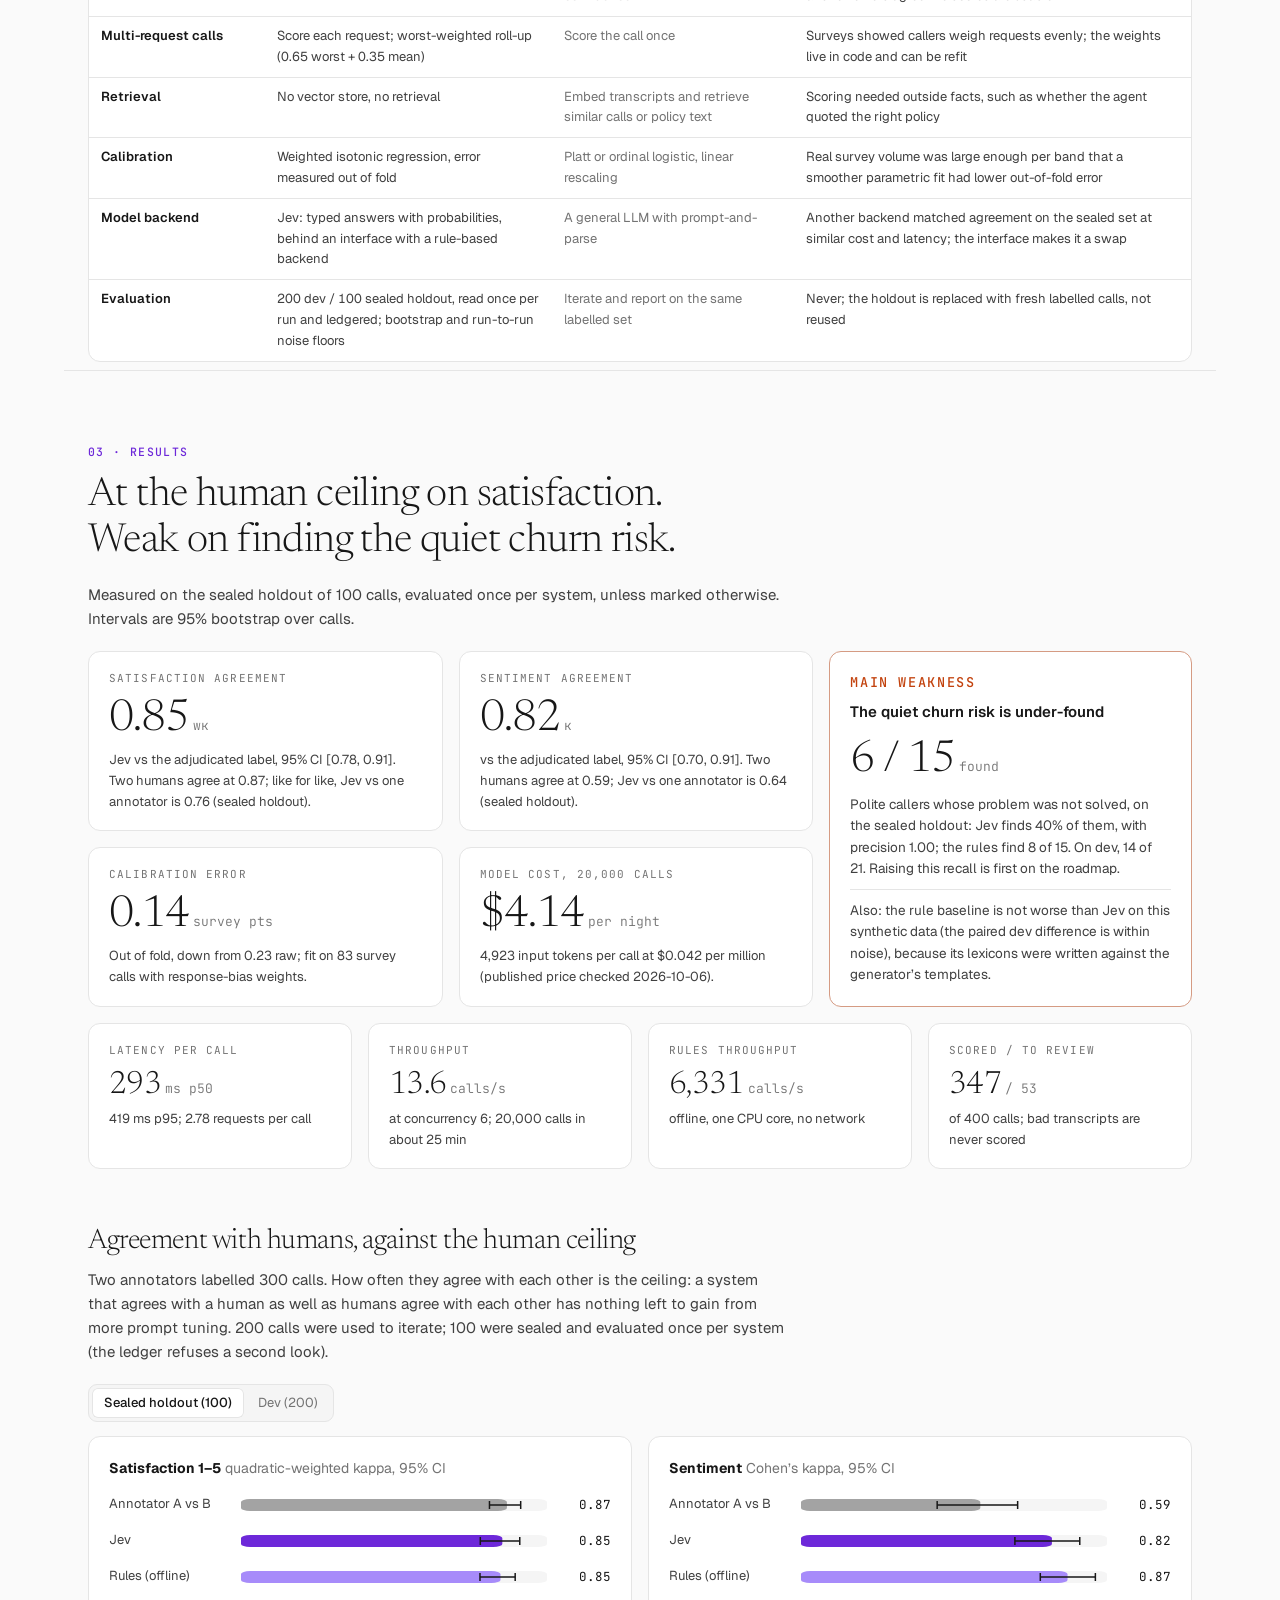
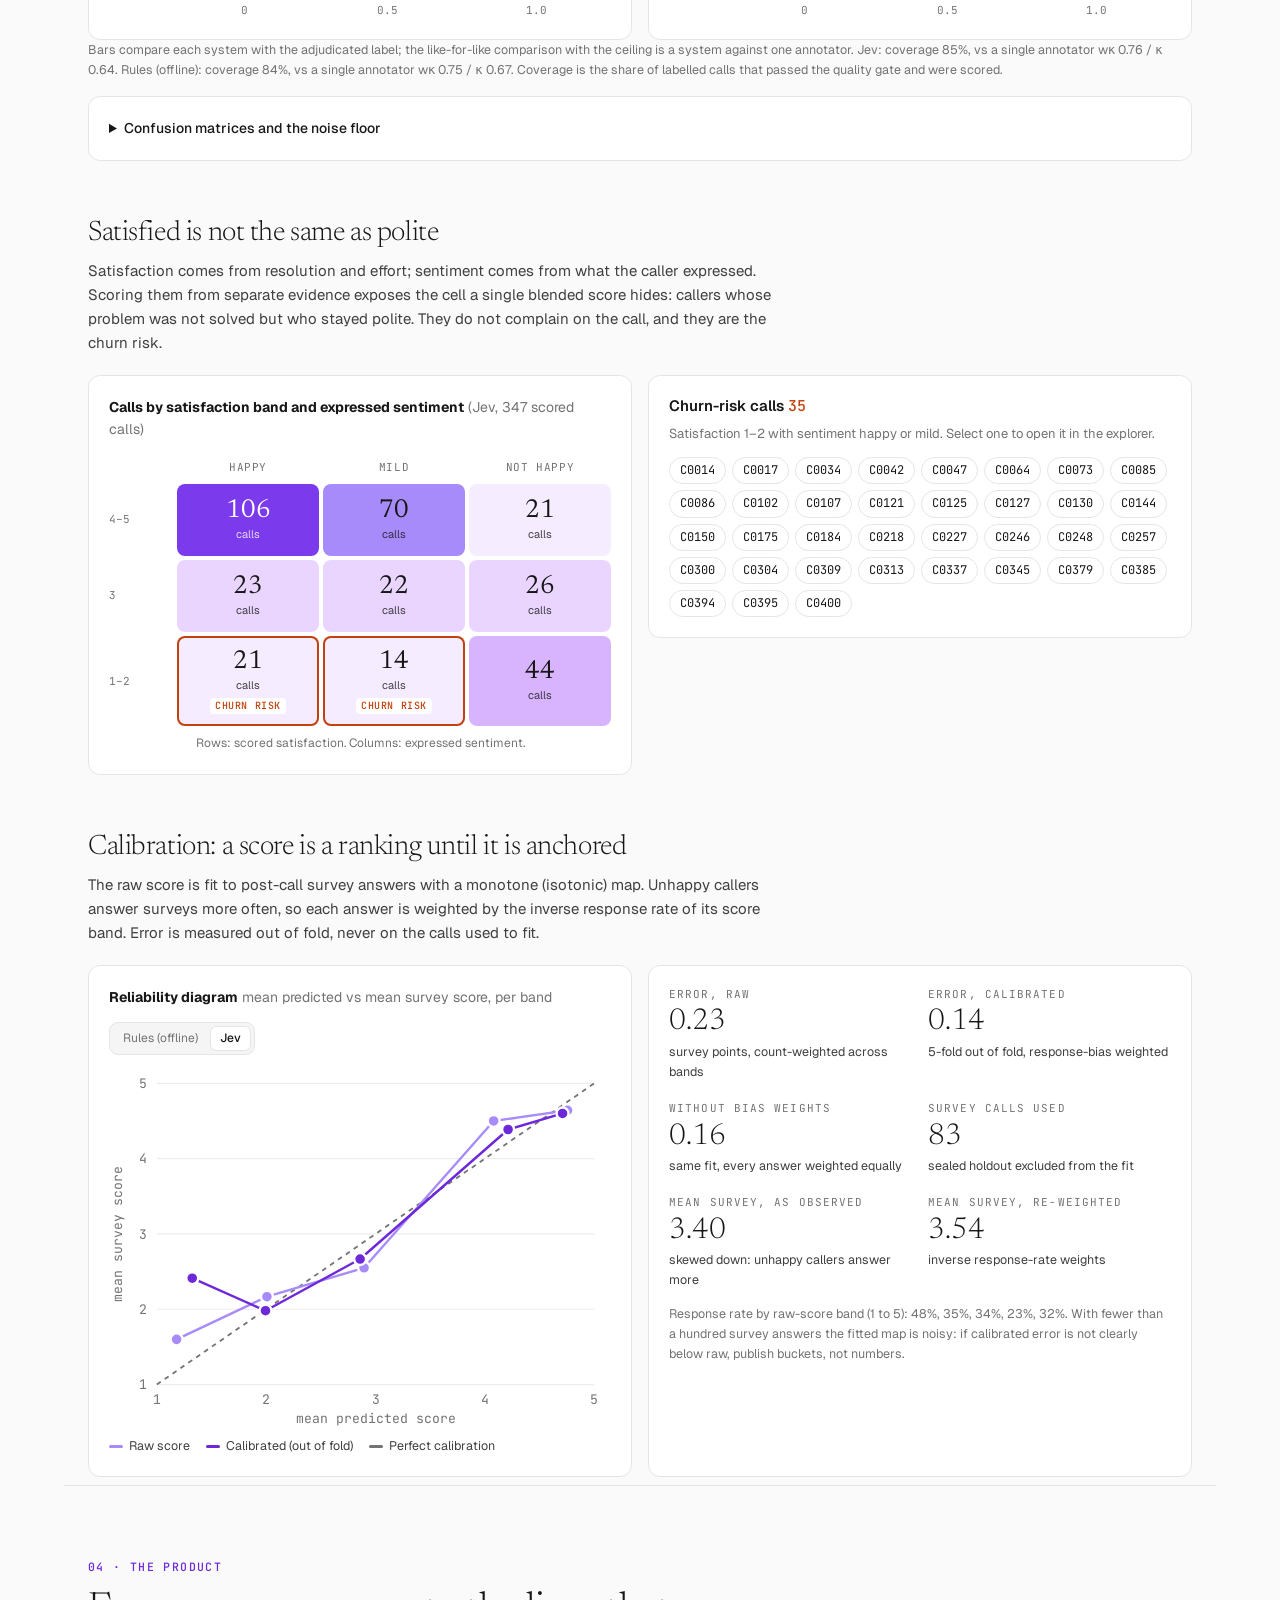
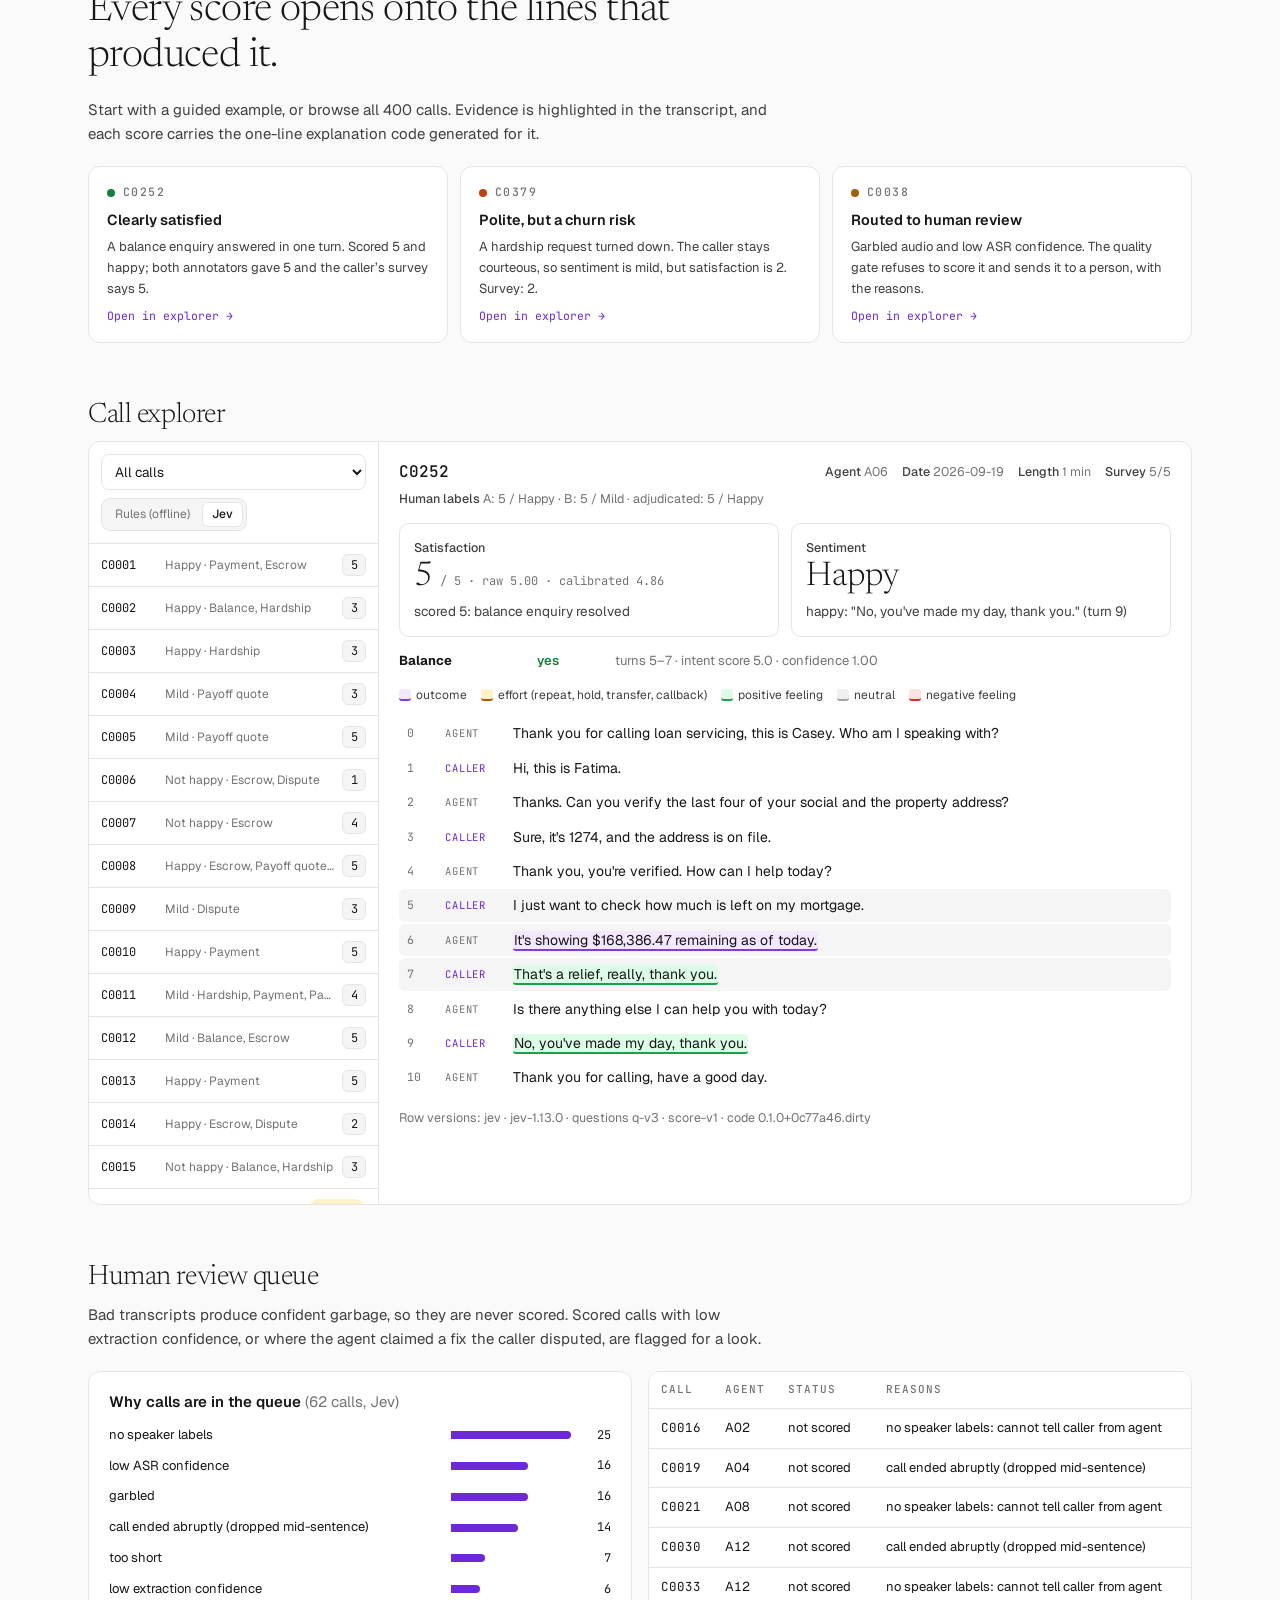
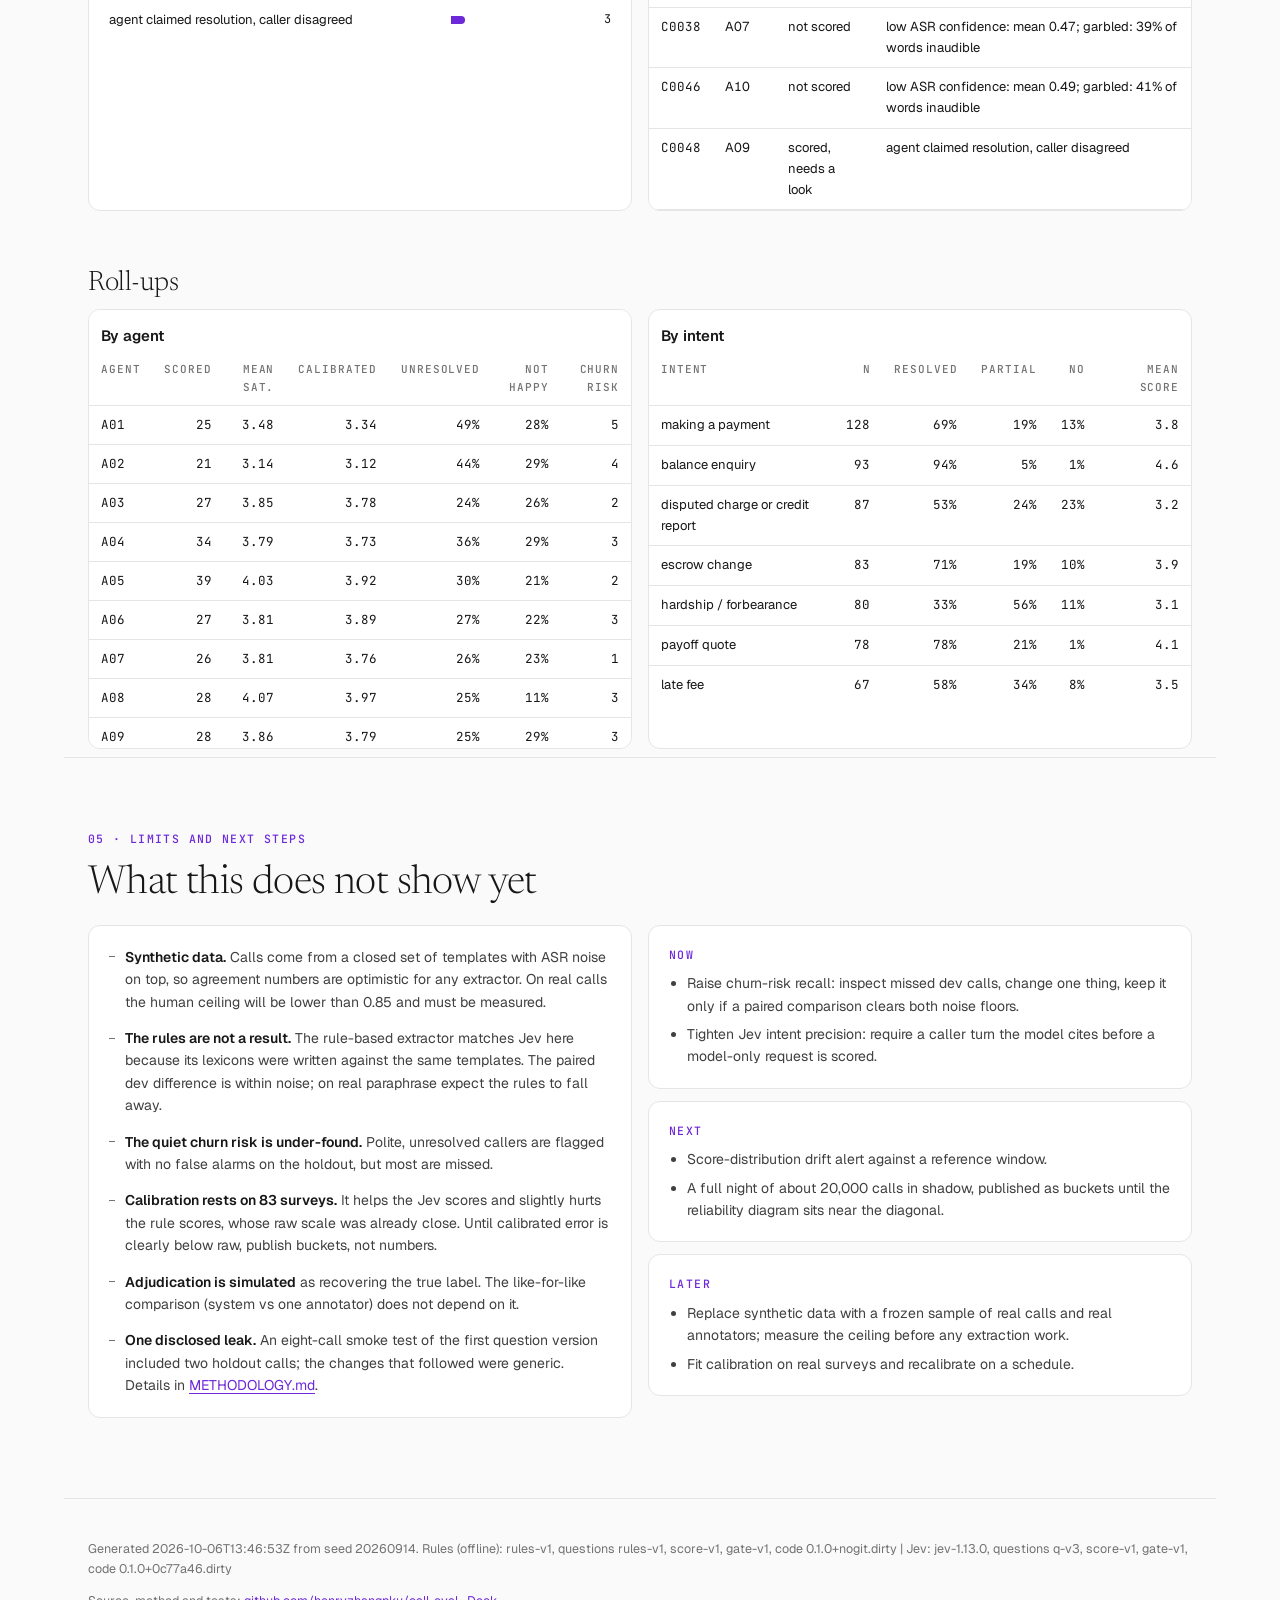
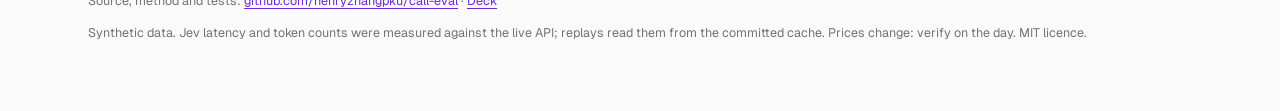
==== commit 8b32607b: "Demo revamp: report structure, calm enterprise look, guided examples, deck" ====
--- a/docs/index.html
+++ b/docs/index.html
@@ -3,7 +3,7 @@
 <head>
 <meta charset="utf-8">
 <meta name="viewport" content="width=device-width, initial-scale=1">
-<title>Call Experience Evaluation</title>
+<title>call-eval: post-call satisfaction and sentiment you can audit</title>
 <meta name="description" content="Post-call customer experience evaluation for contact-centre transcripts: a model extracts typed facts with evidence spans, code scores them, and every score is calibrated against surveys. Synthetic demo data.">
 <link rel="icon" href="favicon.svg" type="image/svg+xml">
 <link rel="icon" href="favicon-32.png" sizes="32x32" type="image/png">
@@ -22,153 +22,229 @@
 <meta name="twitter:description" content="Every call scored for satisfaction and sentiment, with the transcript lines behind each number. The model extracts, code scores, calibrated against surveys, measured against the human ceiling.">
 <meta name="twitter:image" content="https://henryzhangpku.github.io/call-eval/og.png">
 <meta name="author" content="Henry Zhang">
+<script>try { if (localStorage.getItem("calleval-theme") === "dark") document.documentElement.setAttribute("data-theme", "dark"); } catch (e) {}</script>
+<link rel="preconnect" href="https://fonts.googleapis.com">
+<link rel="preconnect" href="https://fonts.gstatic.com" crossorigin>
+<link rel="stylesheet" href="https://fonts.googleapis.com/css2?family=Geist:wght@400;500;600&family=JetBrains+Mono:wght@400;500&family=Newsreader:opsz,wght@6..72,300;6..72,400&display=swap">
 <link rel="stylesheet" href="style.css">
 </head>
 <body>
 <header class="top">
   <div class="wrap top-inner">
-    <div class="brand">
+    <a class="brand" href="#problem">
       <span class="logo" aria-hidden="true">
-        <svg viewBox="0 0 24 24" width="22" height="22"><path d="M4 5h16v10H9l-5 4z" fill="none" stroke="currentColor" stroke-width="2" stroke-linejoin="round"/><path d="M8 10h2M12 10h4" stroke="currentColor" stroke-width="2" stroke-linecap="round"/></svg>
+        <svg viewBox="0 0 24 24" width="20" height="20"><path d="M4 5h16v10H9l-5 4z" fill="none" stroke="currentColor" stroke-width="1.6" stroke-linejoin="round"/><path d="M8 10h2M12 10h4" stroke="currentColor" stroke-width="1.6" stroke-linecap="round"/></svg>
       </span>
       <span>call-eval</span>
-    </div>
-    <nav class="nav" aria-label="Sections">
-      <a href="#measured">Measured</a>
-      <a href="#quadrant">Churn risk</a>
-      <a href="#explorer">Calls</a>
-      <a href="#calibration">Calibration</a>
-      <a href="#review">Review</a>
+    </a>
+    <nav class="nav" id="sectionNav" aria-label="Sections">
+      <a href="#problem">Problem</a>
+      <a href="#approach">Approach</a>
+      <a href="#results">Results</a>
+      <a href="#product">Product</a>
+      <a href="#limits">Limits</a>
     </nav>
-    <a class="code-btn" href="https://github.com/henryzhangpku/call-eval" target="_blank" rel="noopener" aria-label="Source code on GitHub"><svg viewBox="0 0 16 16" width="16" height="16" aria-hidden="true"><path fill="currentColor" d="M8 0C3.58 0 0 3.58 0 8c0 3.54 2.29 6.53 5.47 7.59.4.07.55-.17.55-.38 0-.19-.01-.82-.01-1.49-2.01.37-2.53-.49-2.69-.94-.09-.23-.48-.94-.82-1.13-.28-.15-.68-.52-.01-.53.63-.01 1.08.58 1.23.82.72 1.21 1.87.87 2.33.66.07-.52.28-.87.51-1.07-1.78-.2-3.64-.89-3.64-3.95 0-.87.31-1.59.82-2.15-.08-.2-.36-1.02.08-2.12 0 0 .67-.21 2.2.82.64-.18 1.32-.27 2-.27.68 0 1.36.09 2 .27 1.53-1.04 2.2-.82 2.2-.82.44 1.1.16 1.92.08 2.12.51.56.82 1.27.82 2.15 0 3.07-1.87 3.75-3.65 3.95.29.25.54.73.54 1.48 0 1.07-.01 1.93-.01 2.2 0 .21.15.46.55.38A8.013 8.013 0 0016 8c0-4.42-3.58-8-8-8z"/></svg><span>Code</span></a>
-    <button class="theme-btn" id="themeBtn" type="button" aria-label="Toggle dark mode">
-      <svg viewBox="0 0 24 24" width="18" height="18" aria-hidden="true"><path d="M20 14.5A8 8 0 0 1 9.5 4a8 8 0 1 0 10.5 10.5z" fill="none" stroke="currentColor" stroke-width="2" stroke-linejoin="round"/></svg>
-    </button>
+    <div class="top-actions">
+      <a class="btn" href="pitch.html">Deck</a>
+      <a class="btn" href="https://github.com/henryzhangpku/call-eval" target="_blank" rel="noopener" aria-label="Source code on GitHub"><svg viewBox="0 0 16 16" width="15" height="15" aria-hidden="true"><path fill="currentColor" d="M8 0C3.58 0 0 3.58 0 8c0 3.54 2.29 6.53 5.47 7.59.4.07.55-.17.55-.38 0-.19-.01-.82-.01-1.49-2.01.37-2.53-.49-2.69-.94-.09-.23-.48-.94-.82-1.13-.28-.15-.68-.52-.01-.53.63-.01 1.08.58 1.23.82.72 1.21 1.87.87 2.33.66.07-.52.28-.87.51-1.07-1.78-.2-3.64-.89-3.64-3.95 0-.87.31-1.59.82-2.15-.08-.2-.36-1.02.08-2.12 0 0 .67-.21 2.2.82.64-.18 1.32-.27 2-.27.68 0 1.36.09 2 .27 1.53-1.04 2.2-.82 2.2-.82.44 1.1.16 1.92.08 2.12.51.56.82 1.27.82 2.15 0 3.07-1.87 3.75-3.65 3.95.29.25.54.73.54 1.48 0 1.07-.01 1.93-.01 2.2 0 .21.15.46.55.38A8.013 8.013 0 0016 8c0-4.42-3.58-8-8-8z"/></svg><span>Code</span></a>
+      <button class="btn theme-btn" id="themeBtn" type="button" aria-pressed="false" aria-label="Switch to dark theme">
+        <svg class="i-moon" viewBox="0 0 24 24" width="15" height="15" aria-hidden="true"><path d="M20 14.5A8 8 0 0 1 9.5 4a8 8 0 1 0 10.5 10.5z" fill="none" stroke="currentColor" stroke-width="1.8" stroke-linejoin="round"/></svg>
+        <svg class="i-sun" viewBox="0 0 24 24" width="15" height="15" aria-hidden="true"><circle cx="12" cy="12" r="4" fill="none" stroke="currentColor" stroke-width="1.8"/><path d="M12 2v2M12 20v2M2 12h2M20 12h2M4.9 4.9l1.4 1.4M17.7 17.7l1.4 1.4M4.9 19.1l1.4-1.4M17.7 6.3l1.4-1.4" stroke="currentColor" stroke-width="1.8" stroke-linecap="round"/></svg>
+        <span class="theme-label">Dark</span>
+      </button>
+    </div>
   </div>
 </header>
 
 <main>
-  <section class="hero wrap">
-    <p class="eyebrow">Post-call customer experience evaluation &middot; lending and servicing calls</p>
-    <h1>Every call scored for satisfaction and sentiment, with the transcript lines that justify the score.</h1>
-    <p class="lede">A model reads each transcript and extracts typed facts: was each request resolved, how hard did the caller have to work, what did they say they felt. Code turns those facts into a 1&ndash;5 satisfaction score and a happy / mild / not happy sentiment, calibrates the score against post-call surveys, and keeps the evidence for every number.</p>
-    <p class="synthetic-note"><strong>All data on this page is synthetic.</strong> 400 generated calls, simulated annotators and simulated surveys. The numbers measure the system on that data, not on real callers.</p>
-  </section>
-
-  <section class="wrap" id="measured" aria-labelledby="measured-h">
-    <h2 id="measured-h">What it does, measured</h2>
-    <div class="tiles" id="tiles"></div>
-    <div class="pipeline" aria-label="Pipeline">
-      <div class="step"><b>Quality gate</b><span>speaker labels, ASR confidence, length, dropped calls</span></div>
-      <div class="arrow" aria-hidden="true"></div>
-      <div class="step"><b>Segment by intent</b><span>one call, several requests</span></div>
-      <div class="arrow" aria-hidden="true"></div>
-      <div class="step accent"><b>Extract</b><span>typed fields + evidence spans (Jev or rules)</span></div>
-      <div class="arrow" aria-hidden="true"></div>
-      <div class="step"><b>Score in code</b><span>satisfaction = f(resolved, effort); sentiment = g(expressed cues)</span></div>
-      <div class="arrow" aria-hidden="true"></div>
-      <div class="step"><b>Calibrate</b><span>isotonic fit to surveys, bias-weighted</span></div>
-    </div>
-  </section>
-
-  <section class="wrap" id="agreement" aria-labelledby="agree-h">
-    <h2 id="agree-h">Agreement with humans, against the human ceiling</h2>
-    <p class="section-lede">Two annotators labelled 300 calls. How often they agree with each other is the ceiling: a system that agrees with a human as well as humans agree with each other has nothing left to gain from more prompt tuning. 200 calls were used to iterate; 100 were sealed and evaluated once per system (the ledger refuses a second look).</p>
-    <div class="seg" role="tablist" id="splitTabs">
-      <button role="tab" aria-selected="true" data-split="dev">Dev (200)</button>
-      <button role="tab" aria-selected="false" data-split="holdout">Sealed holdout (100)</button>
-    </div>
+  <!-- a. The problem -->
+  <section class="wrap hero" id="problem" aria-labelledby="problem-h">
+    <p class="eyebrow">01 &middot; The problem</p>
+    <h1 id="problem-h">Score every customer call for satisfaction and sentiment, and know how far to trust each score.</h1>
+    <p class="lede">For contact-centre operations and quality leads in lending and loan servicing. Today they hand-review a sliver of calls and hear back from the few customers who answer a survey, who skew unhappy. They need a score on every call, the transcript lines behind it, and an honest measure of how much it can be trusted.</p>
+    <p class="note"><span class="mono-label">Synthetic data</span> 400 generated calls, two simulated annotators and simulated surveys. Every number on this page measures the system on that data, not on real callers.</p>
+  </section>
+
+  <!-- b. The approach -->
+  <section class="wrap" id="approach" aria-labelledby="approach-h">
+    <p class="eyebrow">02 &middot; The approach</p>
+    <h2 id="approach-h">A model extracts facts. Code turns them into scores.</h2>
+
+    <div class="grid2 approach-intro">
+      <div>
+        <h3 class="h-sm">What it does</h3>
+        <p>Each call gets a satisfaction score from 1 to 5 and a sentiment of happy, mild or not happy, each with a one-line explanation and the transcript lines that produced it. Calls too broken to score go to a human review queue instead. Scores roll up by agent, intent and day.</p>
+      </div>
+      <div>
+        <h3 class="h-sm">Why it is built this way</h3>
+        <p>A model asked for &ldquo;satisfaction, 1 to 5&rdquo; gives an opinion nobody can audit or retune. Here the model only answers narrow, typed questions (was the request resolved, how many times did the caller repeat themselves, which turn shows it). Deterministic code does the scoring, so every score is reproducible, explainable and testable.</p>
+      </div>
+    </div>
+
+    <h3 class="h-sm">How it works</h3>
+    <ol class="flow" aria-label="Pipeline">
+      <li><span class="n">1</span><b>Quality gate</b><span>Speaker labels, ASR confidence, length, dropped calls. Failures go to review, never scored.</span></li>
+      <li><span class="n">2</span><b>Split by request</b><span>One call often carries several requests; each is judged on its own turns.</span></li>
+      <li class="accent"><span class="n">3</span><b>Extract</b><span>Typed fields with evidence spans, from Jev or a rule-based backend.</span></li>
+      <li><span class="n">4</span><b>Score in code</b><span>Satisfaction from resolution and effort. Sentiment from what the caller said.</span></li>
+      <li><span class="n">5</span><b>Calibrate</b><span>Map the score onto the survey scale, corrected for who answers surveys.</span></li>
+    </ol>
+
+    <h3 class="h-sm">Key decisions</h3>
+    <p class="section-lede">From <a href="https://github.com/henryzhangpku/call-eval/blob/main/DECISIONS.md">DECISIONS.md</a>: what was chosen, what was rejected, and what would make us switch.</p>
+    <div class="card flush scroll-x">
+      <table class="tbl decisions">
+        <thead><tr><th>Decision</th><th>Chosen</th><th>Rejected</th><th>We would switch when</th></tr></thead>
+        <tbody>
+          <tr><td>Who produces the score</td><td>The model extracts typed fields; code scores</td><td>Ask the model for a 1&ndash;5 score directly</td><td>A directly elicited score beat the coded one against human labels on the sealed set, and we could still explain it in one line</td></tr>
+          <tr><td>Satisfaction vs sentiment</td><td>Separate evidence for each</td><td>One blended score</td><td>The polite-but-unresolved gap stopped predicting churn or complaints on real data</td></tr>
+          <tr><td>Evidence</td><td>Every field carries validated transcript spans; unsupported counts are dropped</td><td>Trust extracted fields as given</td><td>Never for scored fields; spans are how a disputed score is settled</td></tr>
+          <tr><td>Bad transcripts</td><td>Quality gate routes them to human review</td><td>Score everything with lower confidence</td><td>ASR quality improved enough that the gate&rsquo;s reasons rarely fire and reviewers agree the scores are usable</td></tr>
+          <tr><td>Multi-request calls</td><td>Score each request; worst-weighted roll-up (0.65 worst + 0.35 mean)</td><td>Score the call once</td><td>Surveys showed callers weigh requests evenly; the weights live in code and can be refit</td></tr>
+          <tr><td>Retrieval</td><td>No vector store, no retrieval</td><td>Embed transcripts and retrieve similar calls or policy text</td><td>Scoring needed outside facts, such as whether the agent quoted the right policy</td></tr>
+          <tr><td>Calibration</td><td>Weighted isotonic regression, error measured out of fold</td><td>Platt or ordinal logistic, linear rescaling</td><td>Real survey volume was large enough per band that a smoother parametric fit had lower out-of-fold error</td></tr>
+          <tr><td>Model backend</td><td>Jev: typed answers with probabilities, behind an interface with a rule-based backend</td><td>A general LLM with prompt-and-parse</td><td>Another backend matched agreement on the sealed set at similar cost and latency; the interface makes it a swap</td></tr>
+          <tr><td>Evaluation</td><td>200 dev / 100 sealed holdout, read once per run and ledgered; bootstrap and run-to-run noise floors</td><td>Iterate and report on the same labelled set</td><td>Never; the holdout is replaced with fresh labelled calls, not reused</td></tr>
+        </tbody>
+      </table>
+    </div>
+  </section>
+
+  <!-- c. Results -->
+  <section class="wrap" id="results" aria-labelledby="results-h">
+    <p class="eyebrow">03 &middot; Results</p>
+    <h2 id="results-h">At the human ceiling on satisfaction. Weak on finding the quiet churn risk.</h2>
+    <p class="section-lede">Measured on the sealed holdout of 100 calls, evaluated once per system, unless marked otherwise. Intervals are 95% bootstrap over calls.</p>
+    <div class="headline">
+      <div class="tiles" id="tiles"></div>
+      <aside class="card weakness" id="weakness" aria-label="Main weakness"></aside>
+    </div>
+    <div class="tiles ops" id="opsTiles"></div>
+
+    <div class="sub" id="agreement" aria-labelledby="agree-h">
+      <h3 class="h-md" id="agree-h">Agreement with humans, against the human ceiling</h3>
+      <p class="section-lede">Two annotators labelled 300 calls. How often they agree with each other is the ceiling: a system that agrees with a human as well as humans agree with each other has nothing left to gain from more prompt tuning. 200 calls were used to iterate; 100 were sealed and evaluated once per system (the ledger refuses a second look).</p>
+      <div class="seg" role="tablist" id="splitTabs"></div>
+      <div class="grid2">
+        <figure class="card">
+          <figcaption><b>Satisfaction 1&ndash;5</b> <span class="muted">quadratic-weighted kappa, 95% CI</span></figcaption>
+          <div id="agreeCsat"></div>
+        </figure>
+        <figure class="card">
+          <figcaption><b>Sentiment</b> <span class="muted">Cohen&rsquo;s kappa, 95% CI</span></figcaption>
+          <div id="agreeSent"></div>
+        </figure>
+      </div>
+      <p class="fine" id="agreeNote"></p>
+      <details class="card details">
+        <summary>Confusion matrices and the noise floor</summary>
+        <div class="grid2" id="confusions"></div>
+        <div id="noise" class="fine"></div>
+      </details>
+    </div>
+
+    <div class="sub" id="quadrant" aria-labelledby="quad-h">
+      <h3 class="h-md" id="quad-h">Satisfied is not the same as polite</h3>
+      <p class="section-lede">Satisfaction comes from resolution and effort; sentiment comes from what the caller expressed. Scoring them from separate evidence exposes the cell a single blended score hides: callers whose problem was not solved but who stayed polite. They do not complain on the call, and they are the churn risk.</p>
+      <div class="grid2 quad-grid">
+        <figure class="card">
+          <figcaption><b>Calls by satisfaction band and expressed sentiment</b> <span class="muted" id="quadBackend"></span></figcaption>
+          <div id="quadChart"></div>
+        </figure>
+        <div class="card churn-list">
+          <h4>Churn-risk calls <span class="count" id="churnCount"></span></h4>
+          <p class="muted small">Satisfaction 1&ndash;2 with sentiment happy or mild. Select one to open it in the explorer.</p>
+          <ul id="churnList" class="chips"></ul>
+        </div>
+      </div>
+    </div>
+
+    <div class="sub" id="calibration" aria-labelledby="cal-h">
+      <h3 class="h-md" id="cal-h">Calibration: a score is a ranking until it is anchored</h3>
+      <p class="section-lede">The raw score is fit to post-call survey answers with a monotone (isotonic) map. Unhappy callers answer surveys more often, so each answer is weighted by the inverse response rate of its score band. Error is measured out of fold, never on the calls used to fit.</p>
+      <div class="grid2">
+        <figure class="card">
+          <figcaption><b>Reliability diagram</b> <span class="muted">mean predicted vs mean survey score, per band</span></figcaption>
+          <div class="seg small" role="tablist" id="calTabs"></div>
+          <div id="relChart"></div>
+        </figure>
+        <div class="card" id="calFacts"></div>
+      </div>
+    </div>
+  </section>
+
+  <!-- d. The product -->
+  <section class="wrap" id="product" aria-labelledby="product-h">
+    <p class="eyebrow">04 &middot; The product</p>
+    <h2 id="product-h">Every score opens onto the lines that produced it.</h2>
+    <p class="section-lede">Start with a guided example, or browse all 400 calls. Evidence is highlighted in the transcript, and each score carries the one-line explanation code generated for it.</p>
+    <div class="guided" id="guided" role="group" aria-label="Guided examples"></div>
+
+    <div class="sub" id="explorer" aria-labelledby="exp-h">
+      <h3 class="h-md" id="exp-h">Call explorer</h3>
+      <div class="explorer card">
+        <div class="exp-side">
+          <div class="filters">
+            <label class="sr" for="callFilter">Filter calls</label>
+            <select id="callFilter">
+              <option value="all">All calls</option>
+              <option value="churn">Churn risk</option>
+              <option value="review">In review queue</option>
+              <option value="dev">Dev set (has human labels)</option>
+              <option value="multi">Multi-request</option>
+              <option value="disagree">Backends disagree</option>
+            </select>
+            <div class="seg small" role="tablist" id="backendTabs"></div>
+          </div>
+          <ul class="call-list" id="callList" aria-label="Calls"></ul>
+        </div>
+        <div class="exp-main" id="callDetail" aria-live="polite"></div>
+      </div>
+    </div>
+
+    <div class="sub" id="review" aria-labelledby="rev-h">
+      <h3 class="h-md" id="rev-h">Human review queue</h3>
+      <p class="section-lede">Bad transcripts produce confident garbage, so they are never scored. Scored calls with low extraction confidence, or where the agent claimed a fix the caller disputed, are flagged for a look.</p>
+      <div class="grid2">
+        <div class="card" id="reasonCounts"></div>
+        <div class="card flush scroll-card"><table class="tbl" id="reviewTable"><caption class="sr">Review queue</caption></table></div>
+      </div>
+    </div>
+
+    <div class="sub" id="rollups" aria-labelledby="roll-h">
+      <h3 class="h-md" id="roll-h">Roll-ups</h3>
+      <div class="grid2">
+        <div class="card flush scroll-card"><h4 class="tbl-h">By agent</h4><table class="tbl" id="agentTable"></table></div>
+        <div class="card flush scroll-card"><h4 class="tbl-h">By intent</h4><table class="tbl" id="intentTable"></table></div>
+      </div>
+    </div>
+  </section>
+
+  <!-- e. Limits and next steps -->
+  <section class="wrap" id="limits" aria-labelledby="limits-h">
+    <p class="eyebrow">05 &middot; Limits and next steps</p>
+    <h2 id="limits-h">What this does not show yet</h2>
     <div class="grid2">
-      <figure class="card">
-        <figcaption><b>Satisfaction 1&ndash;5</b> <span class="muted">quadratic-weighted kappa, 95% bootstrap CI</span></figcaption>
-        <div id="agreeCsat"></div>
-      </figure>
-      <figure class="card">
-        <figcaption><b>Sentiment</b> <span class="muted">Cohen&rsquo;s kappa, 95% bootstrap CI</span></figcaption>
-        <div id="agreeSent"></div>
-      </figure>
-    </div>
-    <p class="fine" id="agreeNote"></p>
-    <details class="card details">
-      <summary>Confusion matrices and the noise floor</summary>
-      <div class="grid2" id="confusions"></div>
-      <div id="noise" class="fine"></div>
-    </details>
-  </section>
-
-  <section class="wrap" id="quadrant" aria-labelledby="quad-h">
-    <h2 id="quad-h">The headline: satisfied is not the same as polite</h2>
-    <p class="section-lede">Satisfaction comes from resolution and effort; sentiment comes from what the caller expressed. Scoring them from separate evidence exposes the cell a single blended score hides: callers whose problem was not solved but who stayed polite. They do not complain on the call, and they are the churn risk.</p>
-    <div class="grid2 quad-grid">
-      <figure class="card">
-        <figcaption><b>Calls by satisfaction band and expressed sentiment</b> <span class="muted" id="quadBackend"></span></figcaption>
-        <div id="quadChart"></div>
-      </figure>
-      <div class="card churn-list">
-        <h3>Churn-risk calls <span class="count" id="churnCount"></span></h3>
-        <p class="muted small">Low satisfaction (1&ndash;2), sentiment happy or mild. Click one to open it.</p>
-        <ul id="churnList" class="chips"></ul>
-      </div>
-    </div>
-  </section>
-
-  <section class="wrap" id="explorer" aria-labelledby="exp-h">
-    <h2 id="exp-h">Call explorer</h2>
-    <p class="section-lede">Pick a call to read the transcript with its evidence highlighted, and the one-line explanation code generated for each score.</p>
-    <div class="explorer card">
-      <div class="exp-side">
-        <div class="filters">
-          <label class="sr" for="callFilter">Filter calls</label>
-          <select id="callFilter">
-            <option value="all">All calls</option>
-            <option value="churn">Churn risk</option>
-            <option value="review">In review queue</option>
-            <option value="dev">Dev set (has human labels)</option>
-            <option value="multi">Multi-intent</option>
-            <option value="disagree">Backends disagree</option>
-          </select>
-          <div class="seg small" role="tablist" id="backendTabs"></div>
-        </div>
-        <ul class="call-list" id="callList" aria-label="Calls"></ul>
-      </div>
-      <div class="exp-main" id="callDetail" aria-live="polite"></div>
-    </div>
-  </section>
-
-  <section class="wrap" id="calibration" aria-labelledby="cal-h">
-    <h2 id="cal-h">Calibration: a score is a ranking until it is anchored</h2>
-    <p class="section-lede">The raw score is fit to post-call survey answers with a monotone (isotonic) map. Unhappy callers answer surveys more often, so each answer is weighted by the inverse response rate of its score band. Error is measured out of fold, never on the calls used to fit.</p>
-    <div class="grid2">
-      <figure class="card">
-        <figcaption><b>Reliability diagram</b> <span class="muted">mean predicted vs mean survey score, per band</span></figcaption>
-        <div class="seg small" role="tablist" id="calTabs"></div>
-        <div id="relChart"></div>
-      </figure>
-      <div class="card" id="calFacts"></div>
-    </div>
-  </section>
-
-  <section class="wrap" id="review" aria-labelledby="rev-h">
-    <h2 id="rev-h">Human review queue</h2>
-    <p class="section-lede">Bad transcripts produce confident garbage, so they are never scored. Scored calls with low extraction confidence, or where the agent claimed a fix the caller disputed, are flagged for a look.</p>
-    <div class="grid2">
-      <div class="card" id="reasonCounts"></div>
-      <div class="card scroll-card"><table class="tbl" id="reviewTable"><caption class="sr">Review queue</caption></table></div>
-    </div>
-  </section>
-
-  <section class="wrap" id="rollups" aria-labelledby="roll-h">
-    <h2 id="roll-h">Roll-ups</h2>
-    <div class="grid2">
-      <div class="card scroll-card"><h3>By agent</h3><table class="tbl" id="agentTable"></table></div>
-      <div class="card scroll-card"><h3>By intent</h3><table class="tbl" id="intentTable"></table></div>
+      <ul class="limits card">
+        <li><b>Synthetic data.</b> Calls come from a closed set of templates with ASR noise on top, so agreement numbers are optimistic for any extractor. On real calls the human ceiling will be lower than 0.85 and must be measured.</li>
+        <li><b>The rules are not a result.</b> The rule-based extractor matches Jev here because its lexicons were written against the same templates. The paired dev difference is within noise; on real paraphrase expect the rules to fall away.</li>
+        <li><b>The quiet churn risk is under-found.</b> Polite, unresolved callers are flagged with no false alarms on the holdout, but most are missed.</li>
+        <li><b>Calibration rests on 83 surveys.</b> It helps the Jev scores and slightly hurts the rule scores, whose raw scale was already close. Until calibrated error is clearly below raw, publish buckets, not numbers.</li>
+        <li><b>Adjudication is simulated</b> as recovering the true label. The like-for-like comparison (system vs one annotator) does not depend on it.</li>
+        <li><b>One disclosed leak.</b> An eight-call smoke test of the first question version included two holdout calls; the changes that followed were generic. Details in <a href="https://github.com/henryzhangpku/call-eval/blob/main/METHODOLOGY.md">METHODOLOGY.md</a>.</li>
+      </ul>
+      <div class="roadmap">
+        <div class="card road"><p class="mono-label">Now</p><ul><li>Raise churn-risk recall: inspect missed dev calls, change one thing, keep it only if a paired comparison clears both noise floors.</li><li>Tighten Jev intent precision: require a caller turn the model cites before a model-only request is scored.</li></ul></div>
+        <div class="card road"><p class="mono-label">Next</p><ul><li>Score-distribution drift alert against a reference window.</li><li>A full night of about 20,000 calls in shadow, published as buckets until the reliability diagram sits near the diagonal.</li></ul></div>
+        <div class="card road"><p class="mono-label">Later</p><ul><li>Replace synthetic data with a frozen sample of real calls and real annotators; measure the ceiling before any extraction work.</li><li>Fit calibration on real surveys and recalibrate on a schedule.</li></ul></div>
+      </div>
     </div>
   </section>
 </main>
 
 <footer class="wrap foot">
   <p id="versions" class="fine"></p>
-  <p class="fine">Source, method and tests: <a href="https://github.com/henryzhangpku/call-eval">github.com/henryzhangpku/call-eval</a>.</p>
+  <p class="fine">Source, method and tests: <a href="https://github.com/henryzhangpku/call-eval">github.com/henryzhangpku/call-eval</a> &middot; <a href="pitch.html">Deck</a></p>
   <p class="fine">Synthetic data. Jev latency and token counts were measured against the live API; replays read them from the committed cache. Prices change: verify on the day. MIT licence.</p>
 </footer>
 <script src="app.js"></script>
--- a/docs/style.css
+++ b/docs/style.css
@@ -1,245 +1,313 @@
+/* call-eval demo and deck. Calm, neutral enterprise look: light by default, dark only through the toggle. */
 :root {
   color-scheme: light;
-  --bg: #f6f5f2;
-  --surface: #fcfcfb;
-  --surface-2: #f0efec;
-  --border: #e2e0da;
-  --text: #0b0b0b;
-  --text-2: #52514e;
-  --muted: #76746e;
-  --accent: #2a78d6;
-  --accent-ink: #1c5cab;
-  --s1: #2a78d6;
-  --s2: #eb6834;
-  --grid: #e7e5df;
-  --seq-0: #f0efec;
-  --seq-1: #cde2fb;
-  --seq-2: #9ec5f4;
-  --seq-3: #6da7ec;
-  --seq-4: #3987e5;
-  --seq-5: #256abf;
-  --seq-6: #184f95;
+  --bg: #fafafa;
+  --surface: #ffffff;
+  --surface-2: #f5f5f5;
+  --border: #e5e5e5;
+  --border-strong: #d4d4d4;
+  --text: #171717;
+  --text-2: #404040;
+  --muted: #737373;
+  --accent: #e9d5ff;
+  --accent-soft: #f5edff;
+  --accent-ink: #6d28d9;
+  /* series: Jev, rules, human ceiling */
+  --s1: #6d28d9;
+  --s2: #a78bfa;
+  --s-ceil: #a3a3a3;
+  --grid: #ededed;
+  /* sequential lavender to violet, with a readable ink per step */
+  --seq-0: #f5f5f5; --seq-1: #f5edff; --seq-2: #e9d5ff; --seq-3: #d8b4fe;
+  --seq-4: #a78bfa; --seq-5: #7c3aed; --seq-6: #5b21b6;
+  --on-seq-0: #171717; --on-seq-1: #171717; --on-seq-2: #171717; --on-seq-3: #171717;
+  --on-seq-4: #171717; --on-seq-5: #ffffff; --on-seq-6: #ffffff;
+  /* semantic */
   --risk: #c2410c;
-  --risk-bg: #fdeee6;
-  --good: #0f7a3d;
-  --hl-outcome: #d9e8fb;
-  --hl-effort: #fde6c8;
-  --hl-pos: #d6f2e3;
-  --hl-neu: #e9e8e3;
-  --hl-neg: #fbdada;
-  --ring-outcome: #2a78d6;
-  --ring-effort: #c98500;
-  --ring-pos: #1baf7a;
-  --ring-neu: #8a8880;
-  --ring-neg: #e34948;
-  --shadow: 0 1px 2px rgba(0,0,0,.04), 0 4px 16px rgba(0,0,0,.04);
+  --risk-bg: #fff1e8;
+  --good: #15803d;
+  --warn: #a16207;
+  --hl-outcome: #f3e8ff; --ring-outcome: #7c3aed;
+  --hl-effort: #fef3c7; --ring-effort: #b45309;
+  --hl-pos: #dcfce7; --ring-pos: #16a34a;
+  --hl-neu: #f0f0f0; --ring-neu: #a3a3a3;
+  --hl-neg: #fee2e2; --ring-neg: #dc2626;
   --radius: 12px;
-  --mono: ui-monospace, "SF Mono", Menlo, Consolas, monospace;
-  --sans: system-ui, -apple-system, "Segoe UI", Roboto, "Helvetica Neue", Arial, sans-serif;
-}
-@media (prefers-color-scheme: dark) {
-  :root:not([data-theme="light"]) {
-    color-scheme: dark;
-    --bg: #121211; --surface: #1a1a19; --surface-2: #232321; --border: #33332f;
-    --text: #ffffff; --text-2: #c3c2b7; --muted: #9a998f; --accent: #3987e5; --accent-ink: #86b6ef;
-    --s1: #3987e5; --s2: #d95926; --grid: #2c2c29;
-    --seq-0: #232321; --seq-1: #104281; --seq-2: #184f95; --seq-3: #1c5cab; --seq-4: #256abf; --seq-5: #3987e5; --seq-6: #6da7ec;
-    --risk: #fb8a55; --risk-bg: #3a2216; --good: #4ade80;
-    --hl-outcome: #1d3557; --hl-effort: #4a3613; --hl-pos: #143d2c; --hl-neu: #2e2e2b; --hl-neg: #4a1f1f;
-    --ring-outcome: #3987e5; --ring-effort: #e0a100; --ring-pos: #199e70; --ring-neu: #8a8880; --ring-neg: #e66767;
-    --shadow: none;
-  }
+  --serif: "Newsreader", Georgia, "Times New Roman", serif;
+  --sans: "Geist", system-ui, -apple-system, "Segoe UI", Roboto, "Helvetica Neue", Arial, sans-serif;
+  --mono: "JetBrains Mono", ui-monospace, "SF Mono", Menlo, Consolas, monospace;
 }
 :root[data-theme="dark"] {
   color-scheme: dark;
-  --bg: #121211; --surface: #1a1a19; --surface-2: #232321; --border: #33332f;
-  --text: #ffffff; --text-2: #c3c2b7; --muted: #9a998f; --accent: #3987e5; --accent-ink: #86b6ef;
-  --s1: #3987e5; --s2: #d95926; --grid: #2c2c29;
-  --seq-0: #232321; --seq-1: #104281; --seq-2: #184f95; --seq-3: #1c5cab; --seq-4: #256abf; --seq-5: #3987e5; --seq-6: #6da7ec;
-  --risk: #fb8a55; --risk-bg: #3a2216; --good: #4ade80;
-  --hl-outcome: #1d3557; --hl-effort: #4a3613; --hl-pos: #143d2c; --hl-neu: #2e2e2b; --hl-neg: #4a1f1f;
-  --ring-outcome: #3987e5; --ring-effort: #e0a100; --ring-pos: #199e70; --ring-neu: #8a8880; --ring-neg: #e66767;
-  --shadow: none;
+  --bg: #0a0a0a; --surface: #171717; --surface-2: #1f1f1f; --border: #2a2a2a; --border-strong: #3a3a3a;
+  --text: #fafafa; --text-2: #d4d4d4; --muted: #a3a3a3;
+  --accent: #3b2a5c; --accent-soft: #221a33; --accent-ink: #c4b5fd;
+  --s1: #c4b5fd; --s2: #7c3aed; --s-ceil: #737373; --grid: #262626;
+  --seq-0: #1f1f1f; --seq-1: #2a2140; --seq-2: #3b2a5c; --seq-3: #4c1d95;
+  --seq-4: #6d28d9; --seq-5: #a78bfa; --seq-6: #ddd6fe;
+  --on-seq-0: #fafafa; --on-seq-1: #fafafa; --on-seq-2: #fafafa; --on-seq-3: #fafafa;
+  --on-seq-4: #ffffff; --on-seq-5: #0a0a0a; --on-seq-6: #0a0a0a;
+  --risk: #fb923c; --risk-bg: #2f1a0e; --good: #4ade80; --warn: #facc15;
+  --hl-outcome: #2e2245; --ring-outcome: #a78bfa;
+  --hl-effort: #3a2d0c; --ring-effort: #f59e0b;
+  --hl-pos: #10301d; --ring-pos: #22c55e;
+  --hl-neu: #262626; --ring-neu: #737373;
+  --hl-neg: #3b1414; --ring-neg: #f87171;
 }
 
 * { box-sizing: border-box; }
-html { scroll-behavior: smooth; }
-body { margin: 0; background: var(--bg); color: var(--text); font: 15px/1.55 var(--sans); -webkit-font-smoothing: antialiased; }
-.wrap { max-width: 1120px; margin: 0 auto; padding: 0 16px; }
-a { color: var(--accent-ink); }
-h1, h2, h3 { line-height: 1.2; letter-spacing: -0.01em; }
-h1 { font-size: clamp(26px, 4.2vw, 40px); margin: 6px 0 14px; font-weight: 700; max-width: 900px; }
-h2 { font-size: clamp(20px, 2.6vw, 26px); margin: 56px 0 8px; }
-h3 { font-size: 15px; margin: 0 0 8px; }
+html { scroll-behavior: smooth; scroll-padding-top: 72px; }
+body { margin: 0; background: var(--bg); color: var(--text); font: 15px/1.6 var(--sans); -webkit-font-smoothing: antialiased; }
+.wrap { max-width: 72rem; margin: 0 auto; padding: 0 24px; }
+a { color: var(--accent-ink); text-underline-offset: 3px; text-decoration-thickness: 1px; }
+:focus-visible { outline: 2px solid var(--accent-ink); outline-offset: 2px; border-radius: 4px; }
+h1, h2, .h-md { font-family: var(--serif); font-weight: 300; letter-spacing: -0.015em; line-height: 1.15; }
+h1 { font-size: clamp(34px, 5vw, 56px); margin: 14px 0 20px; max-width: 22ch; }
+h2 { font-size: clamp(28px, 3.6vw, 40px); margin: 12px 0 18px; max-width: 26ch; }
+.h-md { font-size: clamp(22px, 2.4vw, 28px); margin: 0 0 10px; }
+h3, h4 { font-size: 15px; font-weight: 600; margin: 0 0 8px; line-height: 1.3; }
+.h-sm { font-family: var(--mono); font-size: 11.5px; font-weight: 500; text-transform: uppercase; letter-spacing: .1em; color: var(--muted); margin: 32px 0 12px; }
+p { margin: 0 0 12px; }
 .muted { color: var(--muted); font-weight: 400; }
 .small { font-size: 13px; }
 .fine { font-size: 12.5px; color: var(--muted); }
 .sr { position: absolute; width: 1px; height: 1px; overflow: hidden; clip: rect(0 0 0 0); white-space: nowrap; }
-
-.top { position: sticky; top: 0; z-index: 10; background: color-mix(in srgb, var(--bg) 88%, transparent); backdrop-filter: blur(8px); border-bottom: 1px solid var(--border); }
-.top-inner { display: flex; align-items: center; gap: 16px; height: 54px; }
-.brand { display: flex; align-items: center; gap: 8px; font-weight: 700; }
-.logo { color: var(--accent); display: inline-flex; }
-.nav { display: flex; gap: 16px; margin-left: auto; overflow-x: auto; scrollbar-width: none; }
-.nav a { color: var(--text-2); text-decoration: none; font-size: 14px; white-space: nowrap; }
+.eyebrow, .mono-label { font-family: var(--mono); font-size: 11.5px; font-weight: 500; text-transform: uppercase; letter-spacing: .12em; color: var(--muted); margin: 0; }
+.eyebrow { color: var(--accent-ink); }
+
+/* header and section nav */
+.top { position: sticky; top: 0; z-index: 10; background: color-mix(in srgb, var(--bg) 90%, transparent); backdrop-filter: blur(10px); border-bottom: 1px solid var(--border); }
+.top-inner { display: flex; align-items: center; gap: 20px; height: 56px; }
+.brand { display: flex; align-items: center; gap: 8px; font-weight: 600; color: var(--text); text-decoration: none; font-size: 15px; }
+.logo { color: var(--accent-ink); display: inline-flex; }
+.nav { display: flex; gap: 4px; margin: 0 auto; overflow-x: auto; scrollbar-width: none; }
+.nav a { color: var(--muted); text-decoration: none; font-size: 13.5px; white-space: nowrap; padding: 6px 10px; border-radius: 8px; }
 .nav a:hover { color: var(--text); }
-.theme-btn { background: none; border: 1px solid var(--border); color: var(--text-2); border-radius: 8px; width: 34px; height: 34px; display: grid; place-items: center; cursor: pointer; flex: none; }
-
-.hero { padding-top: 40px; }
-.eyebrow { color: var(--accent-ink); font-weight: 600; font-size: 13px; text-transform: uppercase; letter-spacing: .06em; margin: 0; }
-.lede { font-size: 17px; color: var(--text-2); max-width: 820px; margin: 0 0 14px; }
-.synthetic-note { display: inline-block; background: var(--surface-2); border: 1px solid var(--border); border-radius: 8px; padding: 8px 12px; font-size: 13.5px; color: var(--text-2); margin: 4px 0 0; }
-.section-lede { color: var(--text-2); max-width: 820px; margin: 0 0 18px; }
-
-.card { background: var(--surface); border: 1px solid var(--border); border-radius: var(--radius); box-shadow: var(--shadow); padding: 16px; margin: 0; min-width: 0; }
-figure.card figcaption { font-size: 14px; margin-bottom: 10px; }
+.nav a.active { color: var(--text); background: var(--accent-soft); box-shadow: inset 0 0 0 1px var(--accent); }
+.top-actions { display: flex; gap: 8px; flex: none; }
+.btn { display: inline-flex; align-items: center; gap: 6px; height: 32px; padding: 0 11px; border: 1px solid var(--border); border-radius: 8px; background: var(--surface); color: var(--text); text-decoration: none; font: inherit; font-size: 13px; font-weight: 500; white-space: nowrap; cursor: pointer; }
+.btn:hover { border-color: var(--border-strong); }
+.theme-btn .i-sun { display: none; }
+:root[data-theme="dark"] .theme-btn .i-sun { display: inline; }
+:root[data-theme="dark"] .theme-btn .i-moon { display: none; }
+@media (max-width: 760px) {
+  .top-inner { gap: 10px; }
+  .nav { display: none; }
+  .top-actions { margin-left: auto; }
+}
+@media (max-width: 420px) { .btn span { display: none; } }
+
+/* sections */
+main > section.wrap { padding-top: 72px; padding-bottom: 8px; }
+main > section + section { border-top: 1px solid var(--border); margin-top: 64px; }
+.lede { font-size: 18px; color: var(--text-2); max-width: 62ch; margin: 0 0 20px; }
+.section-lede { color: var(--text-2); max-width: 70ch; margin: 0 0 20px; }
+.note { display: inline-flex; flex-wrap: wrap; gap: 4px 12px; align-items: baseline; border: 1px solid var(--border); background: var(--surface); border-radius: 10px; padding: 10px 14px; font-size: 13.5px; color: var(--text-2); margin: 0; }
+.note .mono-label { color: var(--accent-ink); }
+.sub { margin-top: 56px; }
+
+.card { background: var(--surface); border: 1px solid var(--border); border-radius: var(--radius); padding: 20px; margin: 0; min-width: 0; }
+.card.flush { padding: 0; }
+figure.card figcaption { font-size: 14px; margin-bottom: 14px; }
 .grid2 { display: grid; grid-template-columns: repeat(2, minmax(0, 1fr)); gap: 16px; }
 @media (max-width: 820px) { .grid2 { grid-template-columns: minmax(0, 1fr); } }
-
-.tiles { display: grid; grid-template-columns: repeat(auto-fit, minmax(200px, 1fr)); gap: 12px; }
-.tile { background: var(--surface); border: 1px solid var(--border); border-radius: var(--radius); padding: 14px 16px; box-shadow: var(--shadow); }
-.tile .k { font-size: 12.5px; color: var(--muted); text-transform: uppercase; letter-spacing: .04em; }
-.tile .v { font-size: 28px; font-weight: 700; margin: 4px 0 2px; font-variant-numeric: tabular-nums; }
-.tile .v small { font-size: 15px; font-weight: 500; color: var(--text-2); }
+.approach-intro { gap: 32px; margin-top: 8px; }
+.approach-intro p { color: var(--text-2); }
+.approach-intro .h-sm { margin-top: 8px; }
+.scroll-x { overflow-x: auto; }
+
+/* flow */
+.flow { list-style: none; padding: 0; margin: 0; display: grid; grid-template-columns: repeat(5, minmax(0, 1fr)); border: 1px solid var(--border); border-radius: var(--radius); background: var(--surface); }
+.flow li { padding: 16px 18px; display: flex; flex-direction: column; gap: 4px; font-size: 13.5px; color: var(--text-2); position: relative; }
+.flow li:first-child { border-radius: var(--radius) 0 0 var(--radius); }
+.flow li:last-child { border-radius: 0 var(--radius) var(--radius) 0; }
+.flow li + li { border-left: 1px solid var(--border); }
+.flow li b { color: var(--text); font-size: 14.5px; font-weight: 600; }
+.flow li .n { font-family: var(--mono); font-size: 11px; color: var(--muted); }
+.flow li.accent { background: var(--accent-soft); }
+.flow li.accent .n { color: var(--accent-ink); }
+.flow li + li::before { content: ""; position: absolute; left: -5px; top: 20px; width: 8px; height: 8px; border-top: 1px solid var(--border-strong); border-right: 1px solid var(--border-strong); background: var(--surface); transform: rotate(45deg); }
+@media (max-width: 820px) {
+  .flow { grid-template-columns: minmax(0, 1fr); }
+  .flow li:first-child, .flow li:last-child { border-radius: 0; }
+  .flow li + li { border-left: 0; border-top: 1px solid var(--border); }
+  .flow li + li::before { display: none; }
+}
+
+/* tables */
+table.tbl { border-collapse: collapse; width: 100%; font-size: 13px; font-variant-numeric: tabular-nums; }
+.tbl th, .tbl td { text-align: left; padding: 9px 12px; border-bottom: 1px solid var(--border); vertical-align: top; }
+.tbl tbody tr:last-child td { border-bottom: 0; }
+.tbl th { color: var(--muted); font-family: var(--mono); font-weight: 500; font-size: 11px; text-transform: uppercase; letter-spacing: .08em; position: sticky; top: 0; background: var(--surface); z-index: 1; }
+.tbl td.num, .tbl th.num { text-align: right; }
+.tbl td.num { font-family: var(--mono); font-size: 12.5px; }
+.tbl tr.clickable { cursor: pointer; }
+.tbl tr.clickable:hover td { background: var(--surface-2); }
+.tbl .id { font-family: var(--mono); font-size: 12.5px; }
+.decisions { min-width: 760px; }
+.decisions td { color: var(--text-2); }
+.decisions td:first-child { font-weight: 600; color: var(--text); width: 16%; }
+.decisions td:nth-child(2) { width: 26%; }
+.decisions td:nth-child(3) { color: var(--muted); width: 22%; }
+.scroll-card { max-height: 440px; overflow: auto; }
+.tbl-h { padding: 16px 12px 6px; margin: 0; }
+
+/* headline tiles */
+.headline { display: grid; grid-template-columns: minmax(0, 2fr) minmax(0, 1fr); gap: 16px; align-items: stretch; }
+@media (max-width: 900px) { .headline { grid-template-columns: minmax(0, 1fr); } }
+.tiles { display: grid; grid-template-columns: repeat(2, minmax(0, 1fr)); gap: 16px; }
+.tiles.ops { grid-template-columns: repeat(4, minmax(0, 1fr)); margin-top: 16px; }
+@media (max-width: 820px) { .tiles.ops { grid-template-columns: repeat(2, minmax(0, 1fr)); } }
+@media (max-width: 520px) { .tiles, .tiles.ops { grid-template-columns: minmax(0, 1fr); } }
+.tile { background: var(--surface); border: 1px solid var(--border); border-radius: var(--radius); padding: 18px 20px; min-width: 0; }
+.tile .k, .fact .k { font-family: var(--mono); font-size: 11px; color: var(--muted); text-transform: uppercase; letter-spacing: .1em; }
+.tile .v { font-family: var(--serif); font-weight: 300; font-size: 44px; line-height: 1.1; margin: 8px 0 6px; font-variant-numeric: tabular-nums; letter-spacing: -0.02em; }
+.tile .v small, .weakness .v small { font-family: var(--mono); font-size: 13px; color: var(--muted); letter-spacing: 0; margin-left: 4px; }
 .tile .d { font-size: 13px; color: var(--text-2); }
-
-.pipeline { display: flex; align-items: stretch; gap: 6px; margin-top: 18px; overflow-x: auto; padding-bottom: 4px; }
-.pipeline .step { flex: 1 1 0; min-width: 150px; background: var(--surface); border: 1px solid var(--border); border-radius: 10px; padding: 10px 12px; font-size: 13px; color: var(--text-2); display: flex; flex-direction: column; gap: 2px; }
-.pipeline .step b { color: var(--text); font-size: 14px; }
-.pipeline .step.accent { border-color: var(--accent); }
-.pipeline .arrow { flex: none; width: 14px; align-self: center; height: 2px; background: var(--border); position: relative; }
-.pipeline .arrow::after { content: ""; position: absolute; right: -1px; top: -4px; border: 5px solid transparent; border-left-color: var(--border); border-right: 0; }
-@media (max-width: 820px) {
-  .pipeline { flex-direction: column; }
-  .pipeline .arrow { width: 2px; height: 10px; align-self: center; }
-  .pipeline .arrow::after { display: none; }
-}
-
-.seg { display: inline-flex; background: var(--surface-2); border: 1px solid var(--border); border-radius: 9px; padding: 3px; gap: 2px; margin-bottom: 12px; }
-.seg button { background: none; border: 0; color: var(--text-2); font: inherit; font-size: 13.5px; padding: 5px 12px; border-radius: 6px; cursor: pointer; }
-.seg button[aria-selected="true"] { background: var(--surface); color: var(--text); box-shadow: 0 1px 2px rgba(0,0,0,.08); font-weight: 600; }
-.seg.small button { font-size: 12.5px; padding: 3px 10px; }
-
+.tiles.ops .tile .v { font-size: 32px; }
+.weakness { border-color: color-mix(in srgb, var(--risk) 45%, var(--border)); display: flex; flex-direction: column; gap: 8px; }
+.weakness .mono-label { color: var(--risk); }
+.weakness .v { font-family: var(--serif); font-weight: 300; font-size: 44px; line-height: 1.1; font-variant-numeric: tabular-nums; letter-spacing: -0.02em; }
+.weakness p { font-size: 13.5px; color: var(--text-2); margin: 0; }
+.weakness .also { border-top: 1px solid var(--border); padding-top: 10px; margin-top: auto; }
+
+/* segmented control */
+.seg { display: inline-flex; background: var(--surface-2); border: 1px solid var(--border); border-radius: 9px; padding: 3px; gap: 2px; margin-bottom: 14px; }
+.seg button { background: none; border: 0; color: var(--muted); font: inherit; font-size: 13px; padding: 5px 12px; border-radius: 6px; cursor: pointer; }
+.seg button[aria-selected="true"] { background: var(--surface); color: var(--text); box-shadow: inset 0 0 0 1px var(--border); font-weight: 500; }
+.seg.small button { font-size: 12px; padding: 3px 10px; }
+
+/* agreement bars */
 .bars { display: flex; flex-direction: column; gap: 14px; }
-.bar-row { display: grid; grid-template-columns: 112px minmax(0, 1fr) 64px; gap: 10px; align-items: center; font-size: 13.5px; }
+.bar-row { display: grid; grid-template-columns: 120px minmax(0, 1fr) 52px; gap: 12px; align-items: center; font-size: 13px; }
 .bar-row .lab { color: var(--text-2); }
-.bar-row .val { text-align: right; font-variant-numeric: tabular-nums; font-weight: 600; }
+.bar-row .val { text-align: right; font-family: var(--mono); font-size: 12.5px; font-variant-numeric: tabular-nums; }
 .bar-track { position: relative; height: 22px; }
 .bar-track svg { display: block; width: 100%; height: 22px; overflow: visible; }
-
-.details summary { cursor: pointer; font-weight: 600; font-size: 14px; }
-.details[open] summary { margin-bottom: 12px; }
+.axis-row { display: flex; justify-content: space-between; font-family: var(--mono); font-size: 11px; color: var(--muted); }
+
+.details summary { cursor: pointer; font-weight: 500; font-size: 14px; }
+.details[open] summary { margin-bottom: 14px; }
 details.card { margin-top: 16px; }
 
-table.tbl { border-collapse: collapse; width: 100%; font-size: 13px; font-variant-numeric: tabular-nums; }
-.tbl th, .tbl td { text-align: left; padding: 6px 8px; border-bottom: 1px solid var(--border); vertical-align: top; }
-.tbl th { color: var(--muted); font-weight: 600; font-size: 12px; text-transform: uppercase; letter-spacing: .03em; position: sticky; top: 0; background: var(--surface); }
-.tbl td.num, .tbl th.num { text-align: right; }
-.tbl tr.clickable { cursor: pointer; }
-.tbl tr.clickable:hover td { background: var(--surface-2); }
-.scroll-card { max-height: 420px; overflow: auto; }
-
-.cm { border-collapse: separate; border-spacing: 2px; font-size: 12px; font-variant-numeric: tabular-nums; }
-.cm td, .cm th { width: 38px; height: 30px; text-align: center; border-radius: 4px; }
-.cm th { color: var(--muted); font-weight: 500; }
-.cm td { color: var(--text); }
-.cm td.dark { color: #fff; }
-
+.cm { border-collapse: separate; border-spacing: 3px; font-family: var(--mono); font-size: 12px; font-variant-numeric: tabular-nums; }
+.cm td, .cm th { width: 40px; height: 32px; text-align: center; border-radius: 6px; }
+.cm th { color: var(--muted); font-weight: 400; font-size: 11px; }
+
+/* quadrant */
 .quad-grid { align-items: start; }
-.quad { display: grid; grid-template-columns: 70px repeat(3, minmax(0, 1fr)); gap: 4px; font-size: 13px; }
-.quad .h { color: var(--muted); text-align: center; font-size: 12px; padding: 4px 0; }
-.quad .rh { color: var(--muted); font-size: 12px; display: flex; align-items: center; }
-.quad .cell { border-radius: 8px; padding: 12px 8px; text-align: center; font-variant-numeric: tabular-nums; position: relative; min-height: 64px; display: flex; flex-direction: column; justify-content: center; }
-.quad .cell b { font-size: 22px; }
-.quad .cell span { font-size: 11.5px; }
-.quad .cell.risk { outline: 2px solid var(--risk); outline-offset: -2px; }
-.quad .cell.risk::after { content: "churn risk"; display: block; margin: 4px auto 0; font-size: 10.5px; font-weight: 700; color: var(--risk); background: var(--surface); padding: 0 4px; border-radius: 4px; text-transform: uppercase; letter-spacing: .04em; }
-.quad-axis { font-size: 12px; color: var(--muted); margin-top: 6px; text-align: center; }
-.churn-list .count { color: var(--risk); }
-.chips { list-style: none; padding: 0; margin: 0; display: flex; flex-wrap: wrap; gap: 6px; max-height: 250px; overflow: auto; }
-.chips button { font: inherit; font-size: 12.5px; background: var(--risk-bg); color: var(--text); border: 1px solid transparent; border-radius: 999px; padding: 3px 10px; cursor: pointer; font-family: var(--mono); }
-.chips button:hover { border-color: var(--risk); }
-
-.explorer { display: grid; grid-template-columns: 280px minmax(0, 1fr); gap: 0; padding: 0; overflow: hidden; }
+.quad { display: grid; grid-template-columns: 64px repeat(3, minmax(0, 1fr)); gap: 4px; font-size: 13px; }
+.quad .h { color: var(--muted); text-align: center; font-family: var(--mono); font-size: 11px; padding: 4px 0; text-transform: uppercase; letter-spacing: .06em; }
+.quad .rh { color: var(--muted); font-family: var(--mono); font-size: 11px; display: flex; align-items: center; }
+.quad .cell { border-radius: 8px; padding: 12px 8px; text-align: center; font-variant-numeric: tabular-nums; position: relative; min-height: 72px; display: flex; flex-direction: column; justify-content: center; }
+.quad .cell b { font-family: var(--serif); font-weight: 400; font-size: 26px; line-height: 1.1; }
+.quad .cell span { font-size: 11px; opacity: .8; }
+.quad .cell.risk { box-shadow: inset 0 0 0 2px var(--risk); }
+.quad .cell.risk::after { content: "churn risk"; display: block; margin: 4px auto 0; font-family: var(--mono); font-size: 10px; font-weight: 500; color: var(--risk); background: var(--surface); padding: 0 5px; border-radius: 4px; text-transform: uppercase; letter-spacing: .06em; }
+.quad-axis { font-size: 12px; color: var(--muted); margin-top: 8px; text-align: center; }
+.churn-list .count { color: var(--risk); font-family: var(--mono); font-weight: 500; }
+.chips { list-style: none; padding: 0; margin: 0; display: flex; flex-wrap: wrap; gap: 6px; max-height: 260px; overflow: auto; }
+.chips button { font: inherit; font-family: var(--mono); font-size: 12px; background: var(--surface); color: var(--text); border: 1px solid var(--border); border-radius: 999px; padding: 3px 10px; cursor: pointer; }
+.chips button:hover { border-color: var(--risk); color: var(--risk); }
+
+/* guided examples */
+.guided { display: grid; grid-template-columns: repeat(3, minmax(0, 1fr)); gap: 12px; }
+@media (max-width: 820px) { .guided { grid-template-columns: minmax(0, 1fr); } }
+.guide { text-align: left; font: inherit; color: var(--text); background: var(--surface); border: 1px solid var(--border); border-radius: var(--radius); padding: 16px 18px; cursor: pointer; display: flex; flex-direction: column; gap: 6px; }
+.guide:hover { border-color: var(--accent-ink); }
+.guide[aria-pressed="true"] { border-color: var(--accent-ink); background: var(--accent-soft); }
+.guide .mono-label { display: flex; gap: 8px; align-items: center; }
+.guide .dot { width: 8px; height: 8px; border-radius: 50%; display: inline-block; }
+.guide b { font-weight: 600; font-size: 14.5px; }
+.guide .d { font-size: 13px; color: var(--text-2); }
+.guide .go { font-family: var(--mono); font-size: 11.5px; color: var(--accent-ink); margin-top: 2px; }
+
+/* explorer */
+.explorer { display: grid; grid-template-columns: 290px minmax(0, 1fr); gap: 0; padding: 0; overflow: hidden; }
 .exp-side { border-right: 1px solid var(--border); display: flex; flex-direction: column; min-height: 0; }
 .filters { padding: 12px; border-bottom: 1px solid var(--border); display: flex; flex-direction: column; gap: 8px; }
-.filters select { font: inherit; font-size: 14px; padding: 6px 8px; border-radius: 8px; border: 1px solid var(--border); background: var(--surface); color: var(--text); }
+.filters select { font: inherit; font-size: 13.5px; padding: 7px 9px; border-radius: 8px; border: 1px solid var(--border); background: var(--surface); color: var(--text); }
 .filters .seg { margin: 0; align-self: flex-start; }
-.call-list { list-style: none; margin: 0; padding: 0; overflow-y: auto; max-height: 640px; }
-.call-list li button { width: 100%; text-align: left; background: none; border: 0; border-bottom: 1px solid var(--border); padding: 9px 12px; cursor: pointer; color: var(--text); font: inherit; font-size: 13px; display: grid; grid-template-columns: 58px 1fr auto; gap: 8px; align-items: center; }
+.call-list { list-style: none; margin: 0; padding: 0; overflow-y: auto; max-height: 660px; }
+.call-list li button { width: 100%; text-align: left; background: none; border: 0; border-bottom: 1px solid var(--border); padding: 10px 12px; cursor: pointer; color: var(--text); font: inherit; font-size: 13px; display: grid; grid-template-columns: 56px 1fr auto; gap: 8px; align-items: center; }
 .call-list li button:hover { background: var(--surface-2); }
-.call-list li button[aria-current="true"] { background: var(--surface-2); box-shadow: inset 3px 0 0 var(--accent); }
-.call-list .cid { font-family: var(--mono); font-size: 12.5px; }
+.call-list li button[aria-current="true"] { background: var(--accent-soft); box-shadow: inset 2px 0 0 var(--accent-ink); }
+.call-list .cid { font-family: var(--mono); font-size: 12px; }
 .call-list .meta { color: var(--muted); font-size: 12px; white-space: nowrap; overflow: hidden; text-overflow: ellipsis; }
-.exp-main { padding: 16px; min-width: 0; max-height: 760px; overflow-y: auto; }
+.exp-main { padding: 20px; min-width: 0; max-height: 780px; overflow-y: auto; }
 @media (max-width: 820px) {
   .explorer { grid-template-columns: minmax(0, 1fr); }
   .exp-side { border-right: 0; border-bottom: 1px solid var(--border); }
   .call-list { max-height: 260px; }
   .exp-main { max-height: none; }
 }
-
-.badge { display: inline-flex; align-items: center; gap: 4px; font-size: 12px; font-weight: 600; padding: 2px 8px; border-radius: 999px; background: var(--surface-2); color: var(--text-2); white-space: nowrap; }
-.badge.risk { background: var(--risk-bg); color: var(--risk); }
-.badge.rev { background: var(--hl-effort); color: var(--text); }
-.score-pill { display: inline-grid; place-items: center; min-width: 26px; height: 22px; border-radius: 6px; font-weight: 700; font-size: 12.5px; background: var(--surface-2); color: var(--text); }
-
-.scores { display: grid; grid-template-columns: repeat(2, minmax(0, 1fr)); gap: 12px; margin: 12px 0; }
+.flash { animation: flash 1.4s ease-out; }
+@keyframes flash { 0% { box-shadow: 0 0 0 4px var(--accent); } 100% { box-shadow: 0 0 0 0 transparent; } }
+
+.badge { display: inline-flex; align-items: center; gap: 4px; font-family: var(--mono); font-size: 10.5px; font-weight: 500; padding: 2px 8px; border-radius: 999px; background: var(--surface-2); color: var(--text-2); white-space: nowrap; text-transform: uppercase; letter-spacing: .06em; border: 1px solid var(--border); }
+.badge.risk { background: var(--risk-bg); color: var(--risk); border-color: transparent; }
+.badge.rev { background: var(--hl-effort); color: var(--text); border-color: transparent; }
+.score-pill { display: inline-grid; place-items: center; min-width: 24px; height: 22px; border-radius: 6px; font-family: var(--mono); font-size: 12px; background: var(--surface-2); border: 1px solid var(--border); color: var(--text); }
+
+.detail-head { display: flex; flex-wrap: wrap; gap: 8px; align-items: center; justify-content: space-between; }
+.detail-head h4 { margin: 0; font-family: var(--mono); font-size: 16px; font-weight: 500; }
+.scores { display: grid; grid-template-columns: repeat(2, minmax(0, 1fr)); gap: 12px; margin: 14px 0; }
 @media (max-width: 560px) { .scores { grid-template-columns: minmax(0, 1fr); } }
-.scorebox { border: 1px solid var(--border); border-radius: 10px; padding: 12px; }
-.scorebox .big { font-size: 26px; font-weight: 700; font-variant-numeric: tabular-nums; }
+.scorebox { border: 1px solid var(--border); border-radius: 10px; padding: 14px; }
+.scorebox .big { font-family: var(--serif); font-weight: 300; font-size: 34px; line-height: 1.15; font-variant-numeric: tabular-nums; }
+.scorebox .big .muted { font-family: var(--mono); font-size: 12px; }
 .scorebox .why { font-size: 13.5px; color: var(--text-2); margin-top: 4px; }
-.kv { display: flex; flex-wrap: wrap; gap: 6px 14px; font-size: 12.5px; color: var(--muted); }
-.kv b { color: var(--text-2); font-weight: 600; }
+.kv { display: flex; flex-wrap: wrap; gap: 6px 14px; font-size: 12.5px; color: var(--muted); align-items: center; }
+.kv b { color: var(--text-2); font-weight: 500; }
 .intents { margin: 8px 0 14px; display: flex; flex-direction: column; gap: 6px; }
 .intent-row { display: grid; grid-template-columns: 130px 70px minmax(0,1fr); gap: 8px; font-size: 13px; align-items: baseline; }
 @media (max-width: 560px) { .intent-row { grid-template-columns: minmax(0,1fr) auto; } .intent-row .why { grid-column: 1 / -1; } }
 .res-yes { color: var(--good); font-weight: 600; }
-.res-partial { color: var(--ring-effort); font-weight: 600; }
+.res-partial { color: var(--warn); font-weight: 600; }
 .res-no { color: var(--risk); font-weight: 600; }
 
-.legend { display: flex; flex-wrap: wrap; gap: 6px 12px; font-size: 12px; color: var(--text-2); margin: 6px 0 10px; }
-.legend .sw { display: inline-block; width: 12px; height: 12px; border-radius: 3px; vertical-align: -2px; margin-right: 4px; border-bottom: 2px solid; }
-.transcript { display: flex; flex-direction: column; gap: 4px; font-size: 14px; }
-.turn { display: grid; grid-template-columns: 34px 62px minmax(0, 1fr); gap: 6px; padding: 4px 6px; border-radius: 6px; }
-.turn.in-seg { background: color-mix(in srgb, var(--surface-2) 60%, transparent); }
-.turn .ix { color: var(--muted); font-family: var(--mono); font-size: 12px; padding-top: 2px; }
-.turn .who { font-size: 12px; font-weight: 600; color: var(--muted); padding-top: 2px; text-transform: uppercase; letter-spacing: .03em; }
+.legend { display: flex; flex-wrap: wrap; gap: 6px 14px; font-size: 12px; color: var(--text-2); margin: 6px 0 12px; }
+.legend .sw { display: inline-block; width: 12px; height: 12px; border-radius: 3px; vertical-align: -2px; margin-right: 5px; border-bottom: 2px solid; }
+.transcript { display: flex; flex-direction: column; gap: 2px; font-size: 14px; }
+.turn { display: grid; grid-template-columns: 30px 60px minmax(0, 1fr); gap: 8px; padding: 5px 8px; border-radius: 6px; }
+.turn.in-seg { background: var(--surface-2); }
+.turn .ix { color: var(--muted); font-family: var(--mono); font-size: 11.5px; padding-top: 2px; }
+.turn .who { font-family: var(--mono); font-size: 10.5px; color: var(--muted); padding-top: 3px; text-transform: uppercase; letter-spacing: .08em; }
 .turn.caller .who { color: var(--accent-ink); }
 .turn .tx { overflow-wrap: anywhere; }
 mark { color: inherit; border-radius: 3px; padding: 0 1px; border-bottom: 2px solid; }
-mark.outcome { background: var(--hl-outcome); border-color: var(--ring-outcome); }
-mark.effort { background: var(--hl-effort); border-color: var(--ring-effort); }
-mark.pos { background: var(--hl-pos); border-color: var(--ring-pos); }
-mark.neu { background: var(--hl-neu); border-color: var(--ring-neu); }
-mark.neg { background: var(--hl-neg); border-color: var(--ring-neg); }
-.sw.outcome { background: var(--hl-outcome); border-color: var(--ring-outcome); }
-.sw.effort { background: var(--hl-effort); border-color: var(--ring-effort); }
-.sw.pos { background: var(--hl-pos); border-color: var(--ring-pos); }
-.sw.neu { background: var(--hl-neu); border-color: var(--ring-neu); }
-.sw.neg { background: var(--hl-neg); border-color: var(--ring-neg); }
-.gate-box { border: 1px dashed var(--border); border-radius: 10px; padding: 10px 12px; margin: 12px 0; font-size: 13.5px; color: var(--text-2); }
-
+mark.outcome, .sw.outcome { background: var(--hl-outcome); border-color: var(--ring-outcome); }
+mark.effort, .sw.effort { background: var(--hl-effort); border-color: var(--ring-effort); }
+mark.pos, .sw.pos { background: var(--hl-pos); border-color: var(--ring-pos); }
+mark.neu, .sw.neu { background: var(--hl-neu); border-color: var(--ring-neu); }
+mark.neg, .sw.neg { background: var(--hl-neg); border-color: var(--ring-neg); }
+.gate-box { border: 1px dashed var(--border-strong); border-radius: 10px; padding: 12px 14px; margin: 14px 0; font-size: 13.5px; color: var(--text-2); }
+.gate-box ul { margin: 6px 0 0; padding-left: 18px; }
+
+/* charts */
 .chart svg { display: block; width: 100%; height: auto; }
-.chart text { fill: var(--muted); font-size: 11px; font-family: var(--sans); }
-.chart .axis { stroke: var(--border); }
+.chart text { fill: var(--muted); font-size: 11px; font-family: var(--mono); }
 .chart .gridline { stroke: var(--grid); }
-.tooltip { position: fixed; pointer-events: none; z-index: 50; background: var(--text); color: var(--surface); padding: 6px 9px; border-radius: 6px; font-size: 12px; line-height: 1.4; max-width: 240px; opacity: 0; transition: opacity .1s; }
+.tooltip { position: fixed; pointer-events: none; z-index: 50; background: var(--surface); color: var(--text); border: 1px solid var(--border); padding: 7px 10px; border-radius: 8px; font-size: 12px; line-height: 1.45; max-width: 260px; opacity: 0; transition: opacity .1s; }
 .tooltip.on { opacity: 1; }
-.chart-legend { display: flex; gap: 14px; font-size: 12.5px; color: var(--text-2); margin-top: 6px; flex-wrap: wrap; }
-.chart-legend i { display: inline-block; width: 14px; height: 3px; border-radius: 2px; vertical-align: middle; margin-right: 5px; }
-
-.facts { display: grid; grid-template-columns: repeat(2, minmax(0, 1fr)); gap: 12px; }
-.fact .k { font-size: 12px; color: var(--muted); text-transform: uppercase; letter-spacing: .04em; }
-.fact .v { font-size: 22px; font-weight: 700; font-variant-numeric: tabular-nums; }
+.chart-legend { display: flex; gap: 16px; font-size: 12.5px; color: var(--text-2); margin-top: 8px; flex-wrap: wrap; }
+.chart-legend i { display: inline-block; width: 14px; height: 3px; border-radius: 2px; vertical-align: middle; margin-right: 6px; }
+
+.facts { display: grid; grid-template-columns: repeat(2, minmax(0, 1fr)); gap: 18px 16px; margin-bottom: 14px; }
+.fact .v { font-family: var(--serif); font-weight: 300; font-size: 30px; line-height: 1.15; font-variant-numeric: tabular-nums; margin: 2px 0; }
 .fact .d { font-size: 12.5px; color: var(--text-2); }
-.reason-bar { display: grid; grid-template-columns: minmax(0, 1fr) 120px 30px; gap: 8px; align-items: center; font-size: 13px; padding: 4px 0; }
-.reason-bar .rb { height: 10px; border-radius: 0 4px 4px 0; background: var(--s1); }
-.reason-bar .n { text-align: right; font-variant-numeric: tabular-nums; }
-
-.foot { padding-top: 40px; padding-bottom: 40px; }
+.reason-bar { display: grid; grid-template-columns: minmax(0, 1fr) 120px 30px; gap: 10px; align-items: center; font-size: 13px; padding: 5px 0; }
+.reason-bar .rb { height: 8px; border-radius: 0 4px 4px 0; background: var(--s1); }
+.reason-bar .n { text-align: right; font-family: var(--mono); font-size: 12px; font-variant-numeric: tabular-nums; }
+
+/* limits and roadmap */
+.limits { list-style: none; margin: 0; display: flex; flex-direction: column; gap: 14px; }
+.limits li { font-size: 14px; color: var(--text-2); padding-left: 16px; position: relative; }
+.limits li::before { content: ""; position: absolute; left: 0; top: .75em; width: 6px; height: 1px; background: var(--muted); }
+.limits li b { color: var(--text); font-weight: 600; }
+.roadmap { display: flex; flex-direction: column; gap: 12px; }
+.road .mono-label { color: var(--accent-ink); margin-bottom: 8px; }
+.road ul { margin: 0; padding-left: 18px; font-size: 14px; color: var(--text-2); display: flex; flex-direction: column; gap: 6px; }
+
+.foot { padding-top: 40px; padding-bottom: 56px; margin-top: 72px; border-top: 1px solid var(--border); }
 .empty { color: var(--muted); padding: 40px 0; text-align: center; }
-
-.code-btn { display: inline-flex; align-items: center; gap: 6px; padding: 6px 10px; border: 1px solid var(--border); border-radius: 8px; color: var(--text); text-decoration: none; font-size: 14px; font-weight: 600; white-space: nowrap; }
-.code-btn:hover { border-color: var(--text-2); }
-@media (max-width: 560px) { .code-btn span { display: none; } }
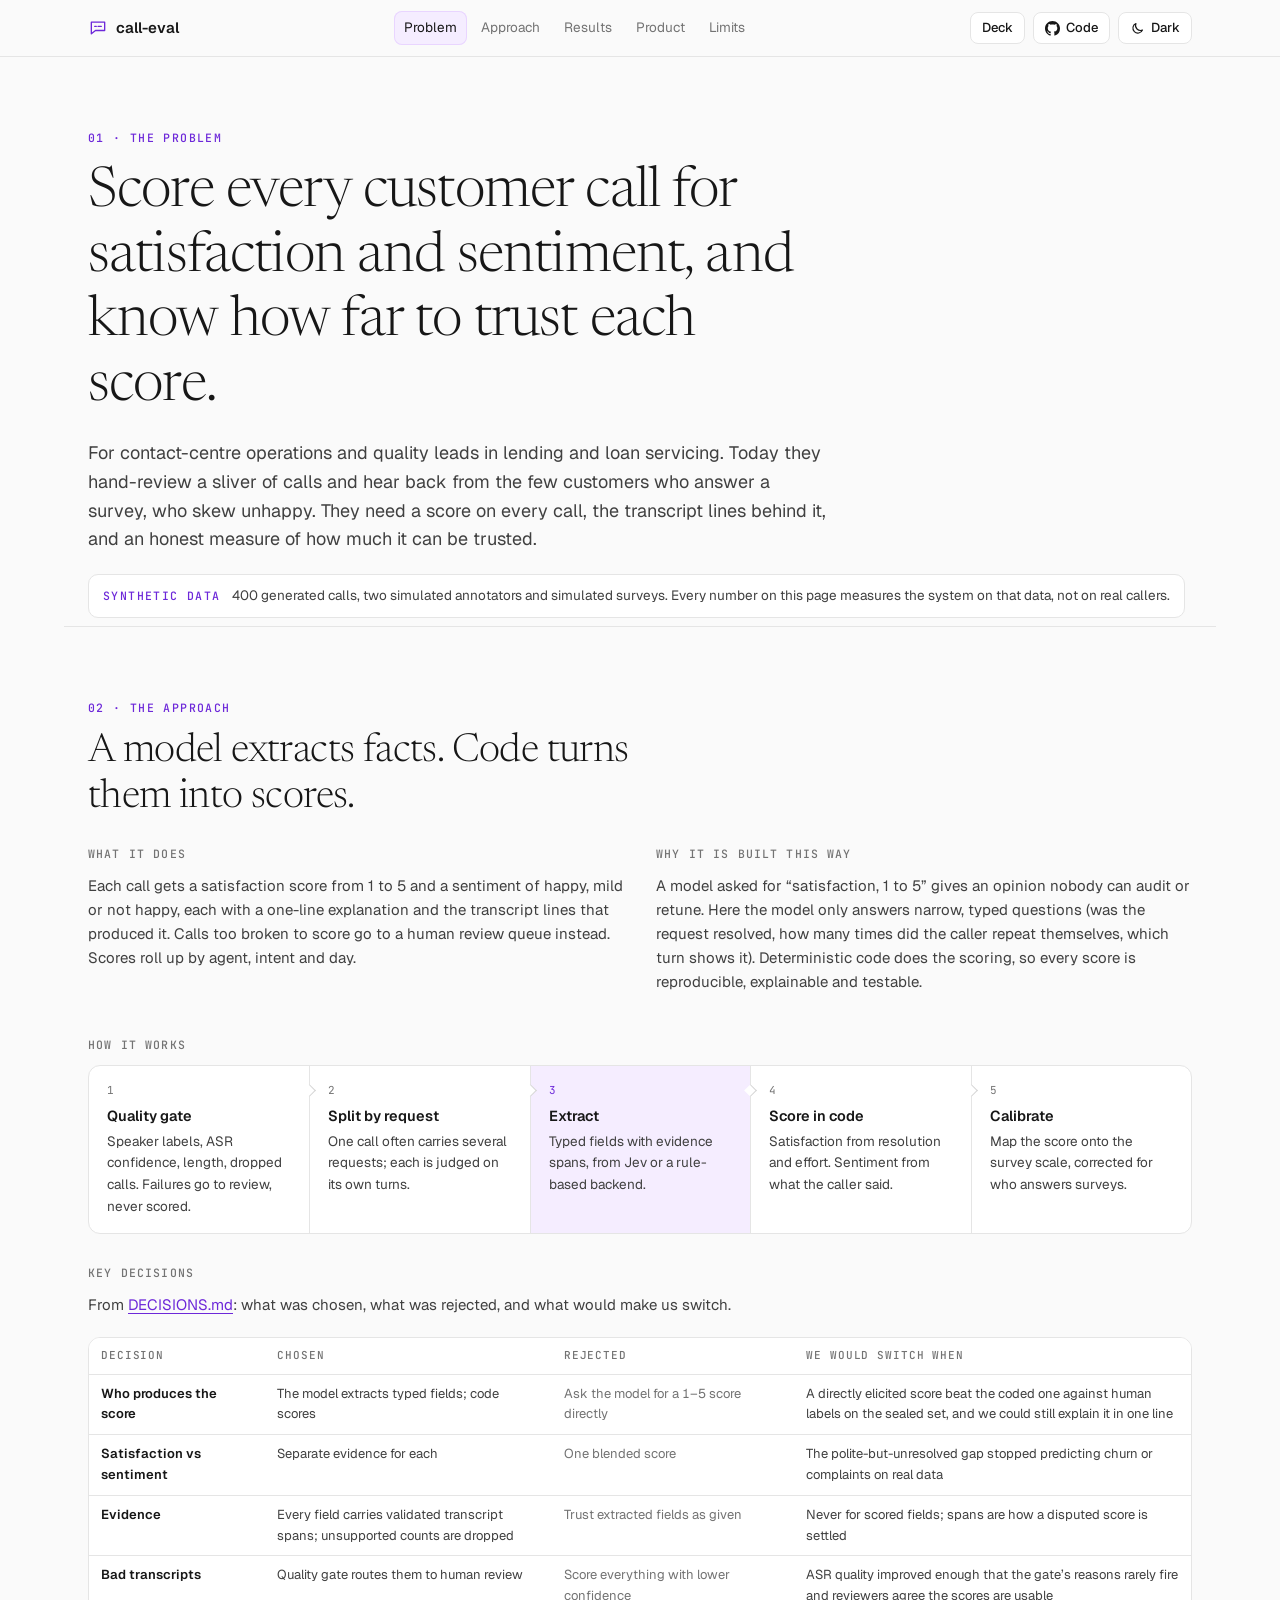
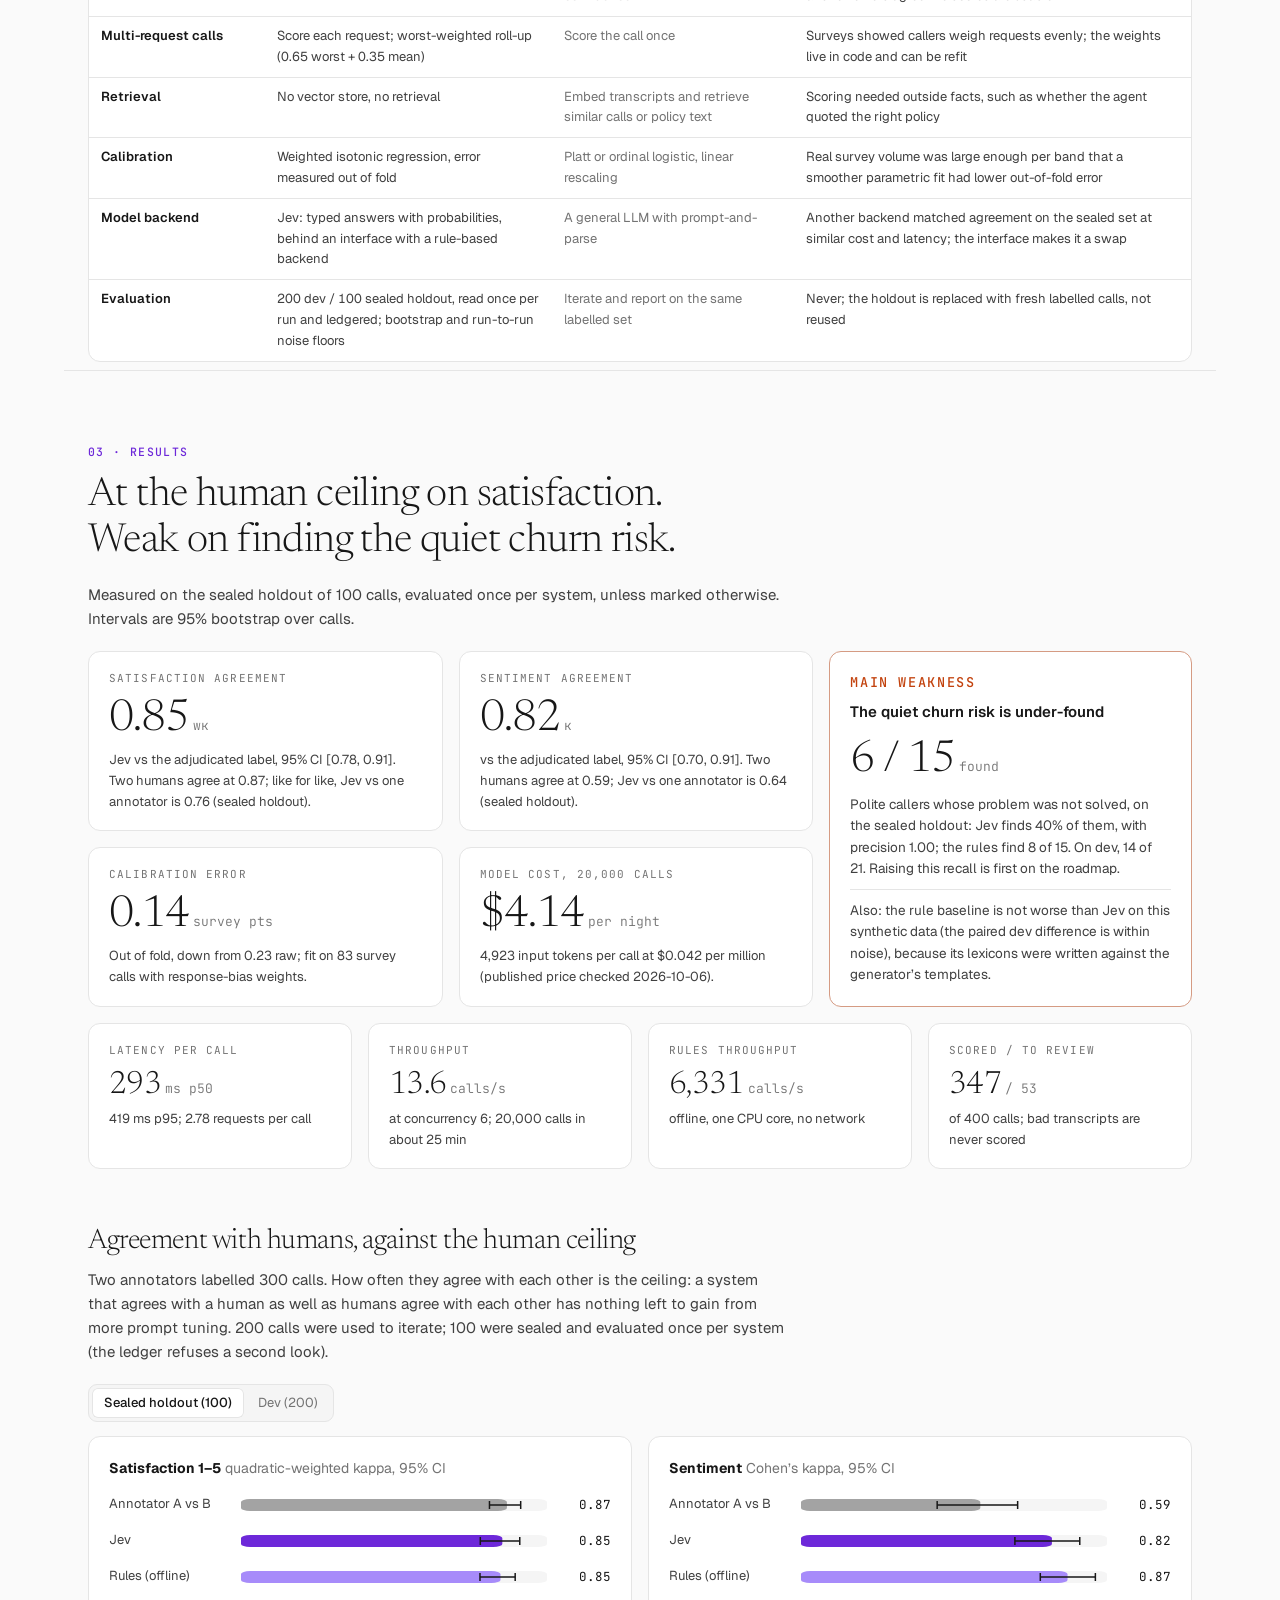
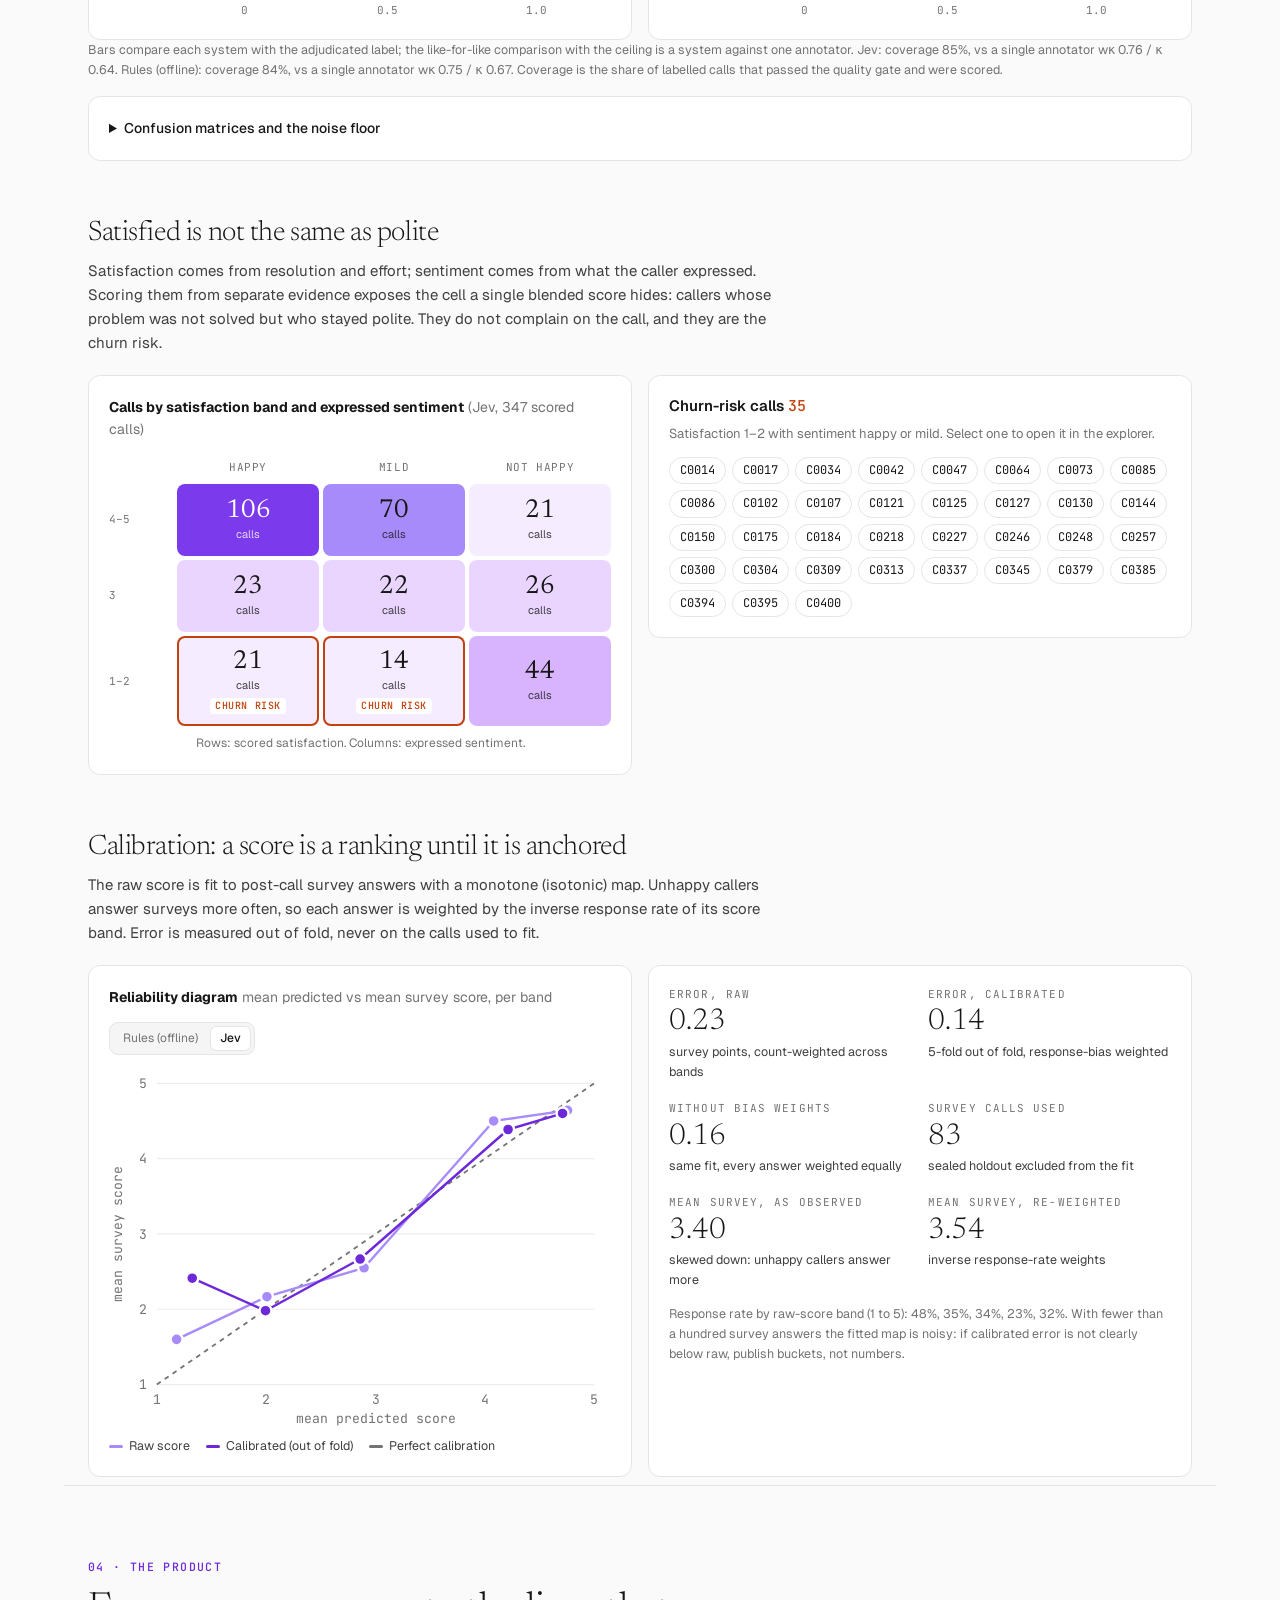
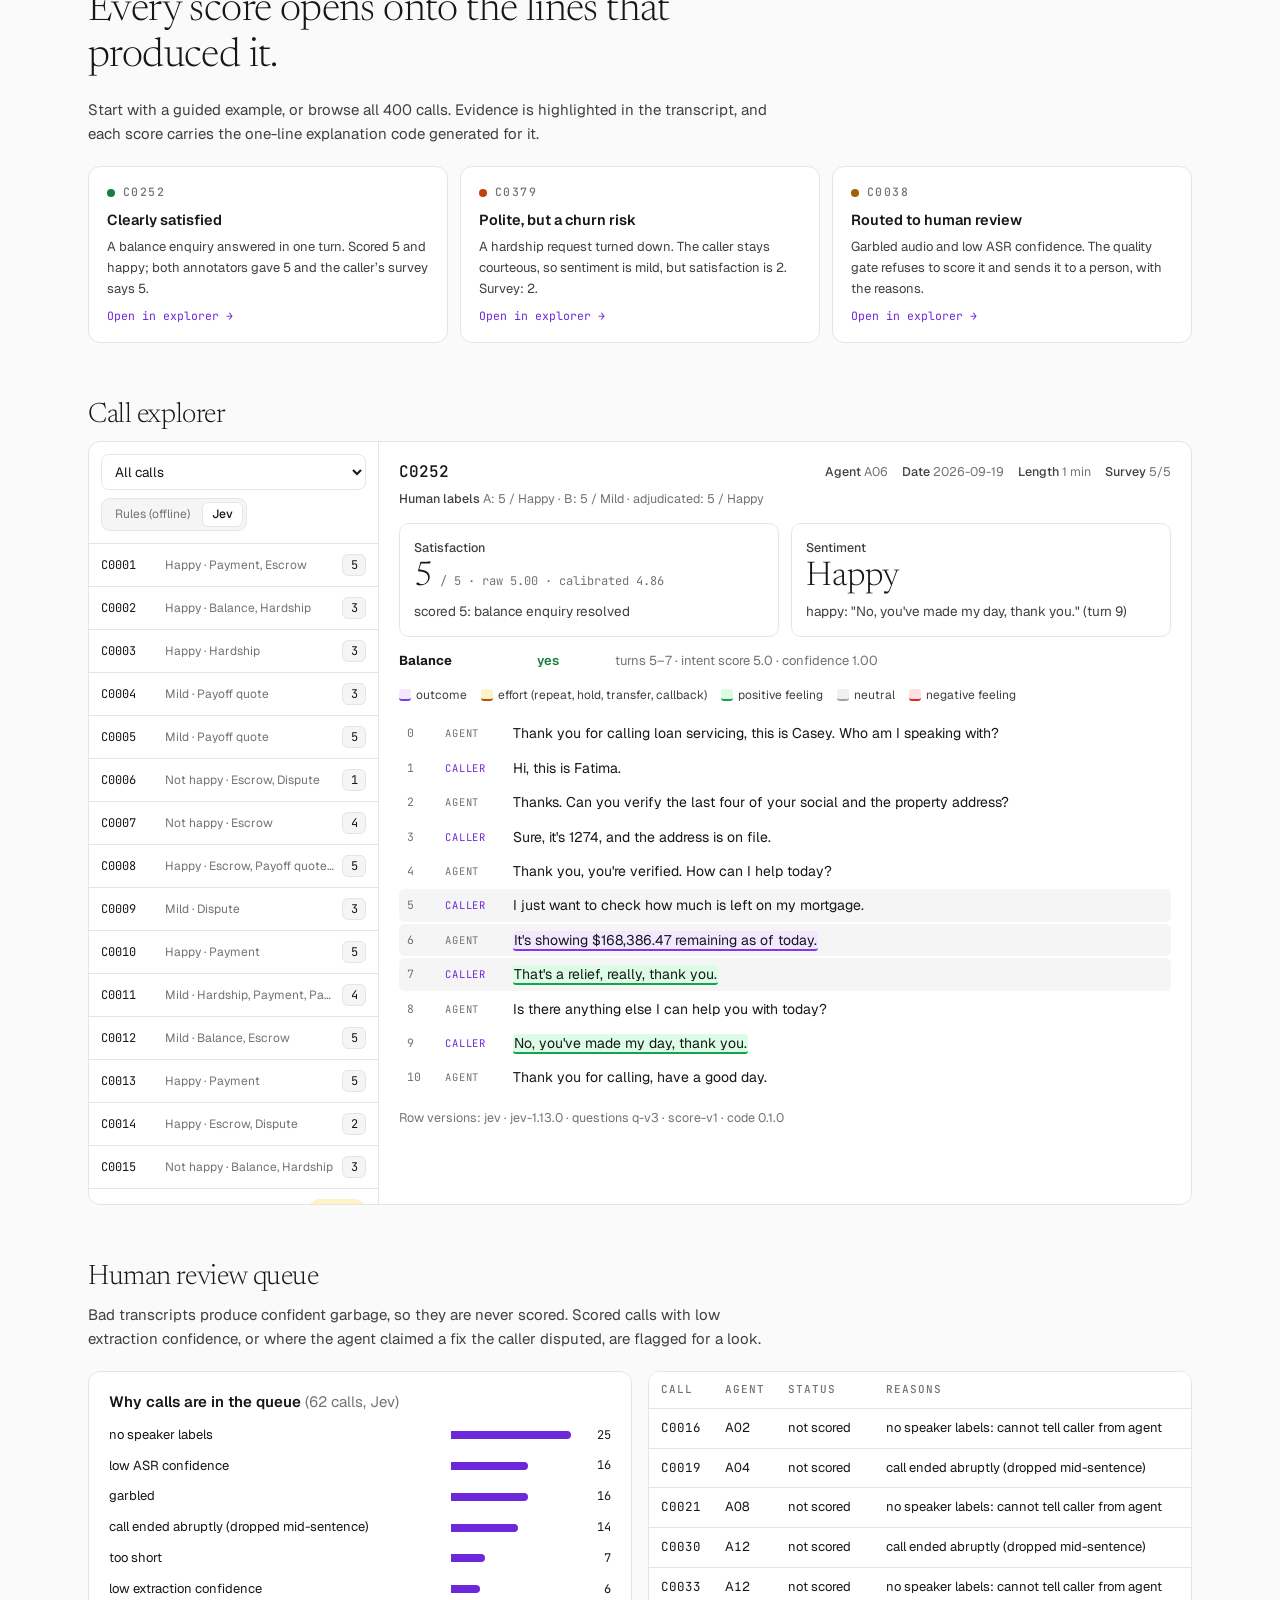
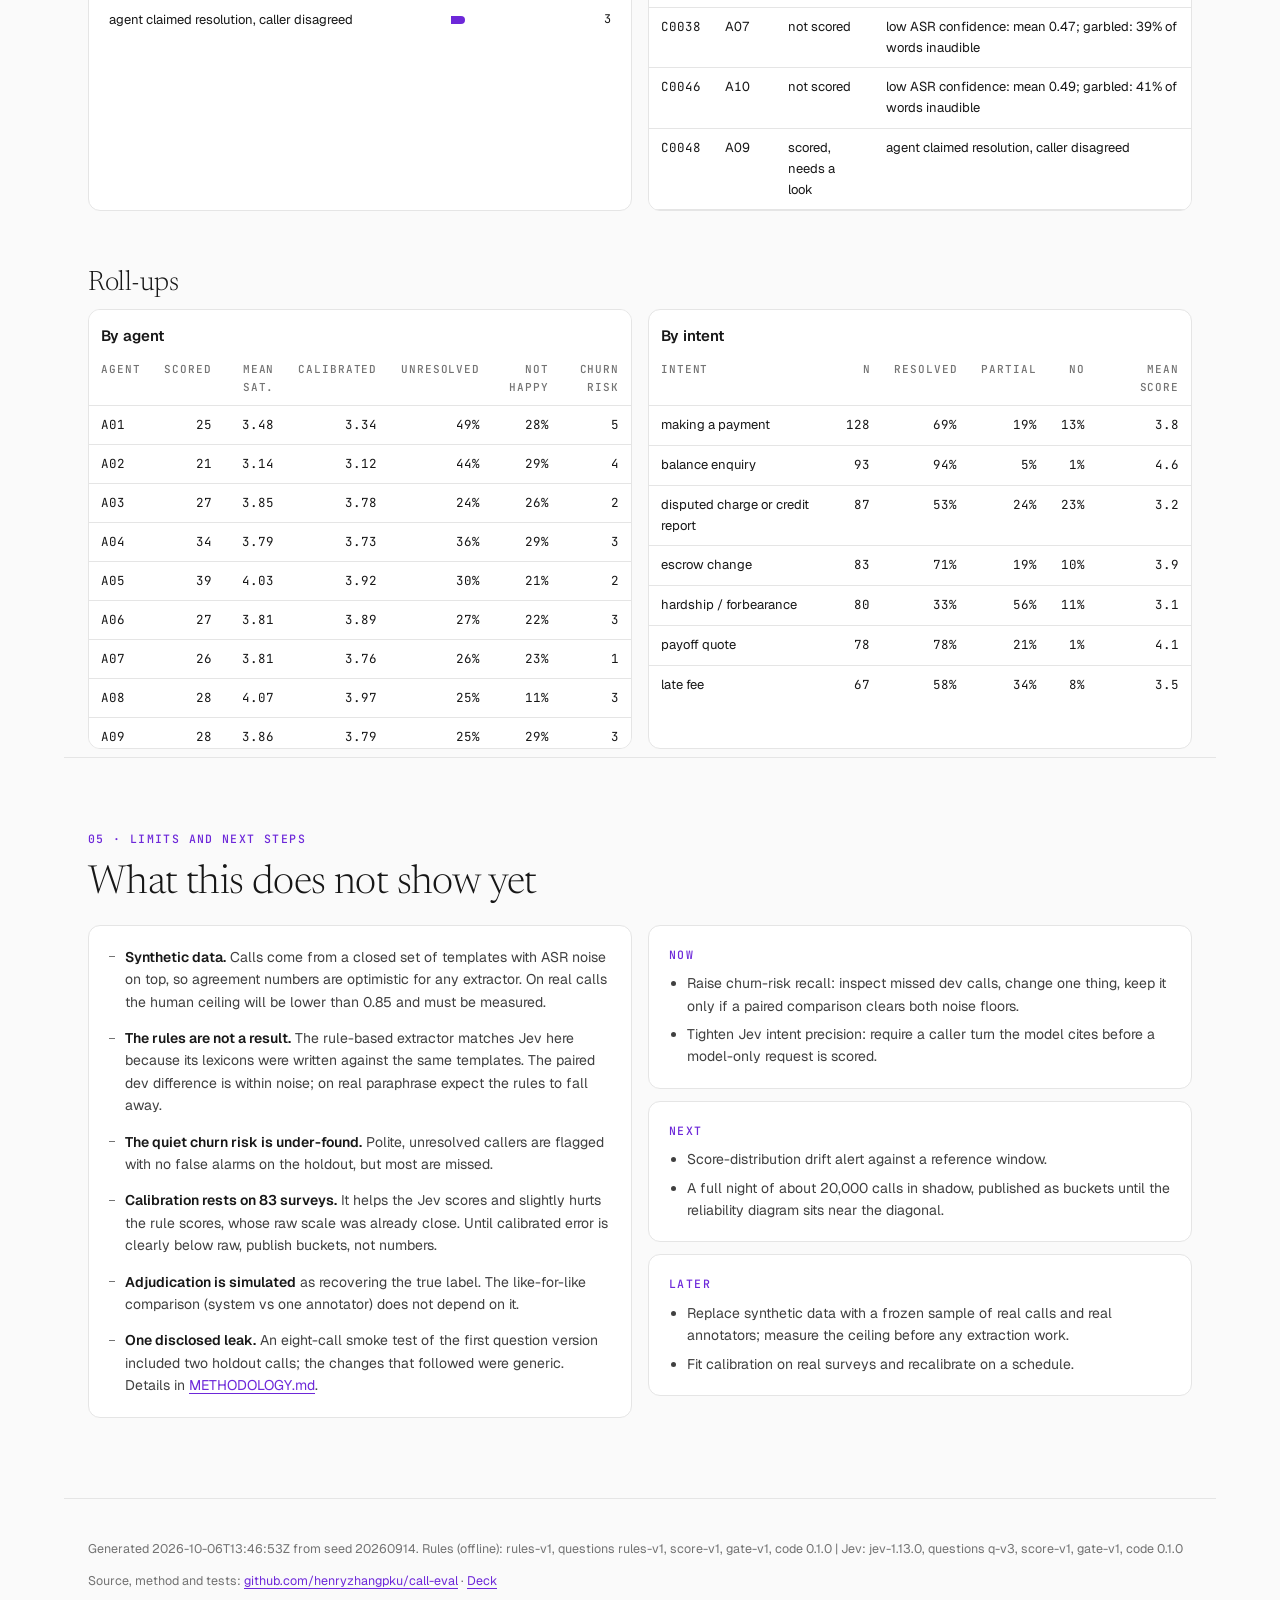
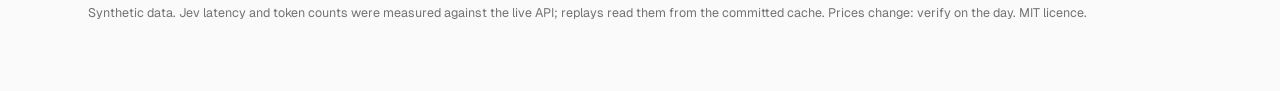
==== commit b82f4829: "Demo shows the release version, not the build hash" ====
--- a/docs/index.html
+++ b/docs/index.html
@@ -247,6 +247,6 @@
   <p class="fine">Source, method and tests: <a href="https://github.com/henryzhangpku/call-eval">github.com/henryzhangpku/call-eval</a> &middot; <a href="pitch.html">Deck</a></p>
   <p class="fine">Synthetic data. Jev latency and token counts were measured against the live API; replays read them from the committed cache. Prices change: verify on the day. MIT licence.</p>
 </footer>
-<script src="app.js"></script>
+<script src="app.js?v=20261010b"></script>
 </body>
 </html>
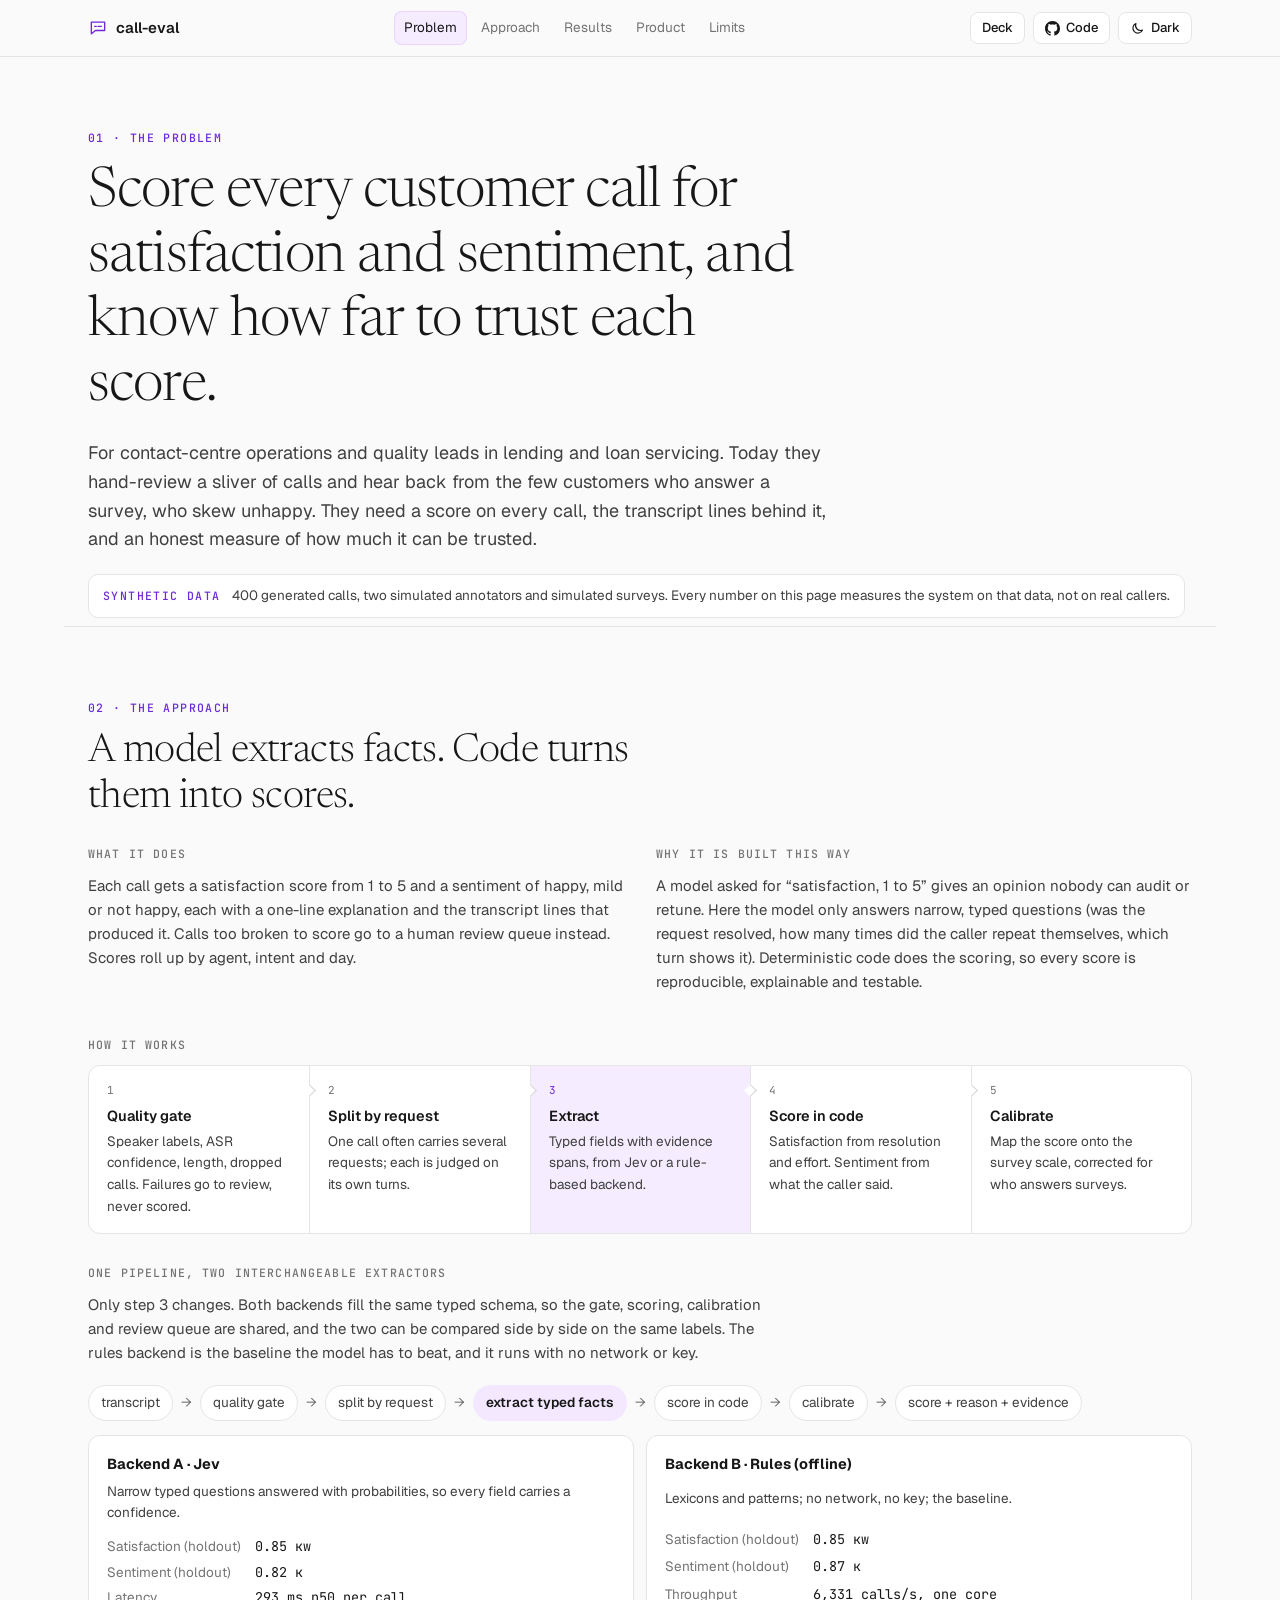
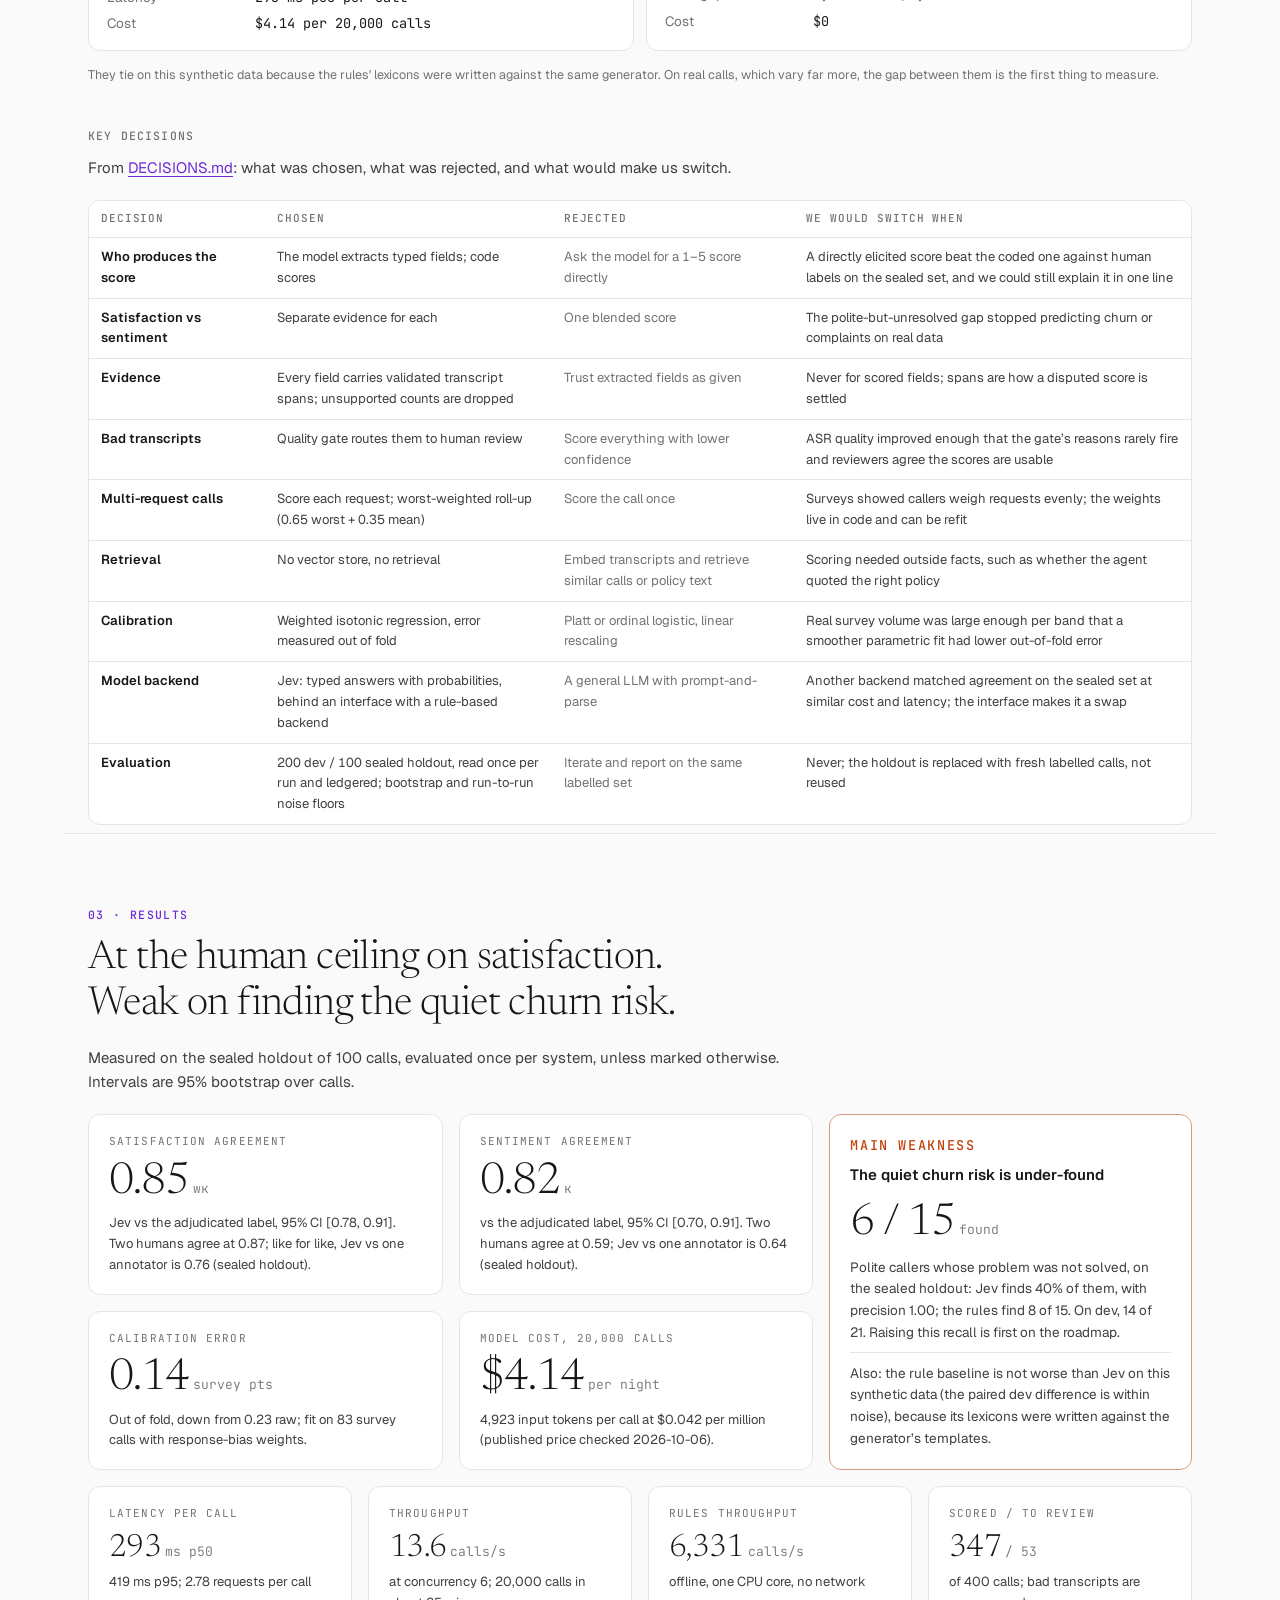
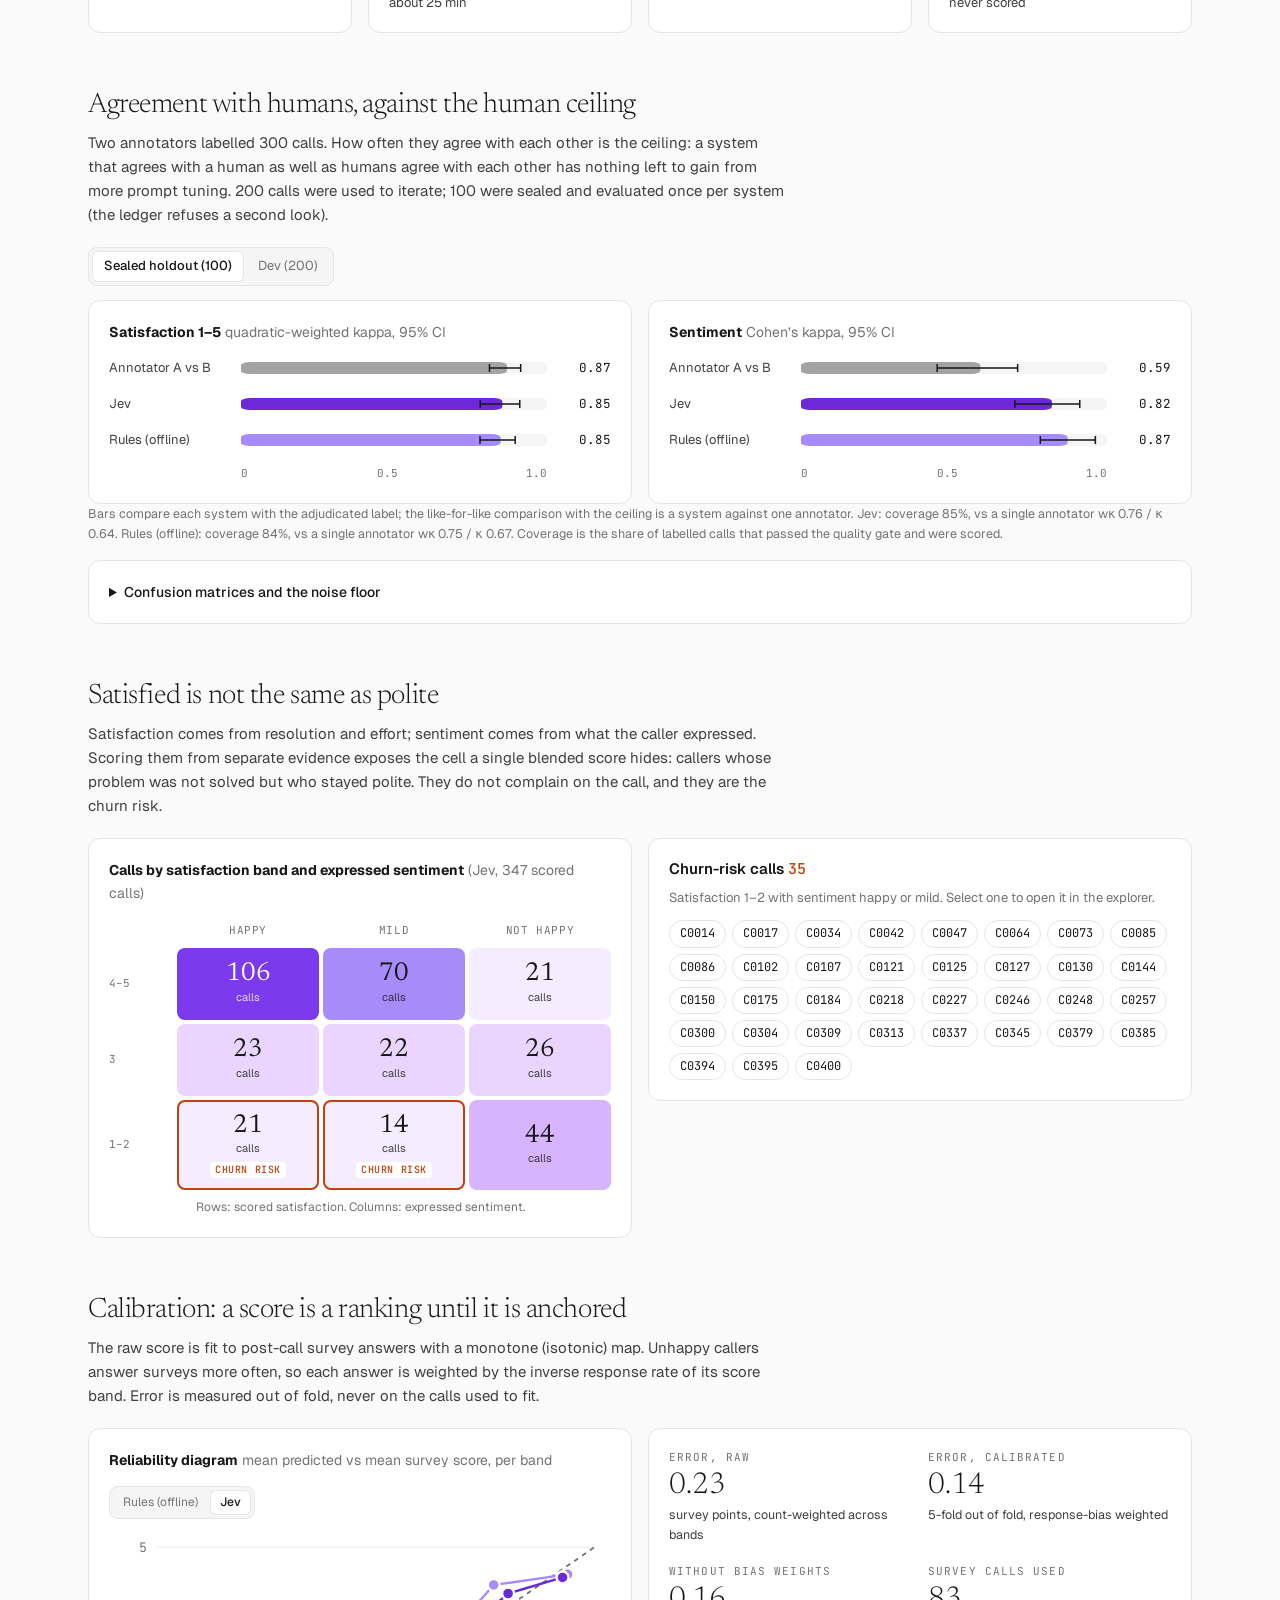
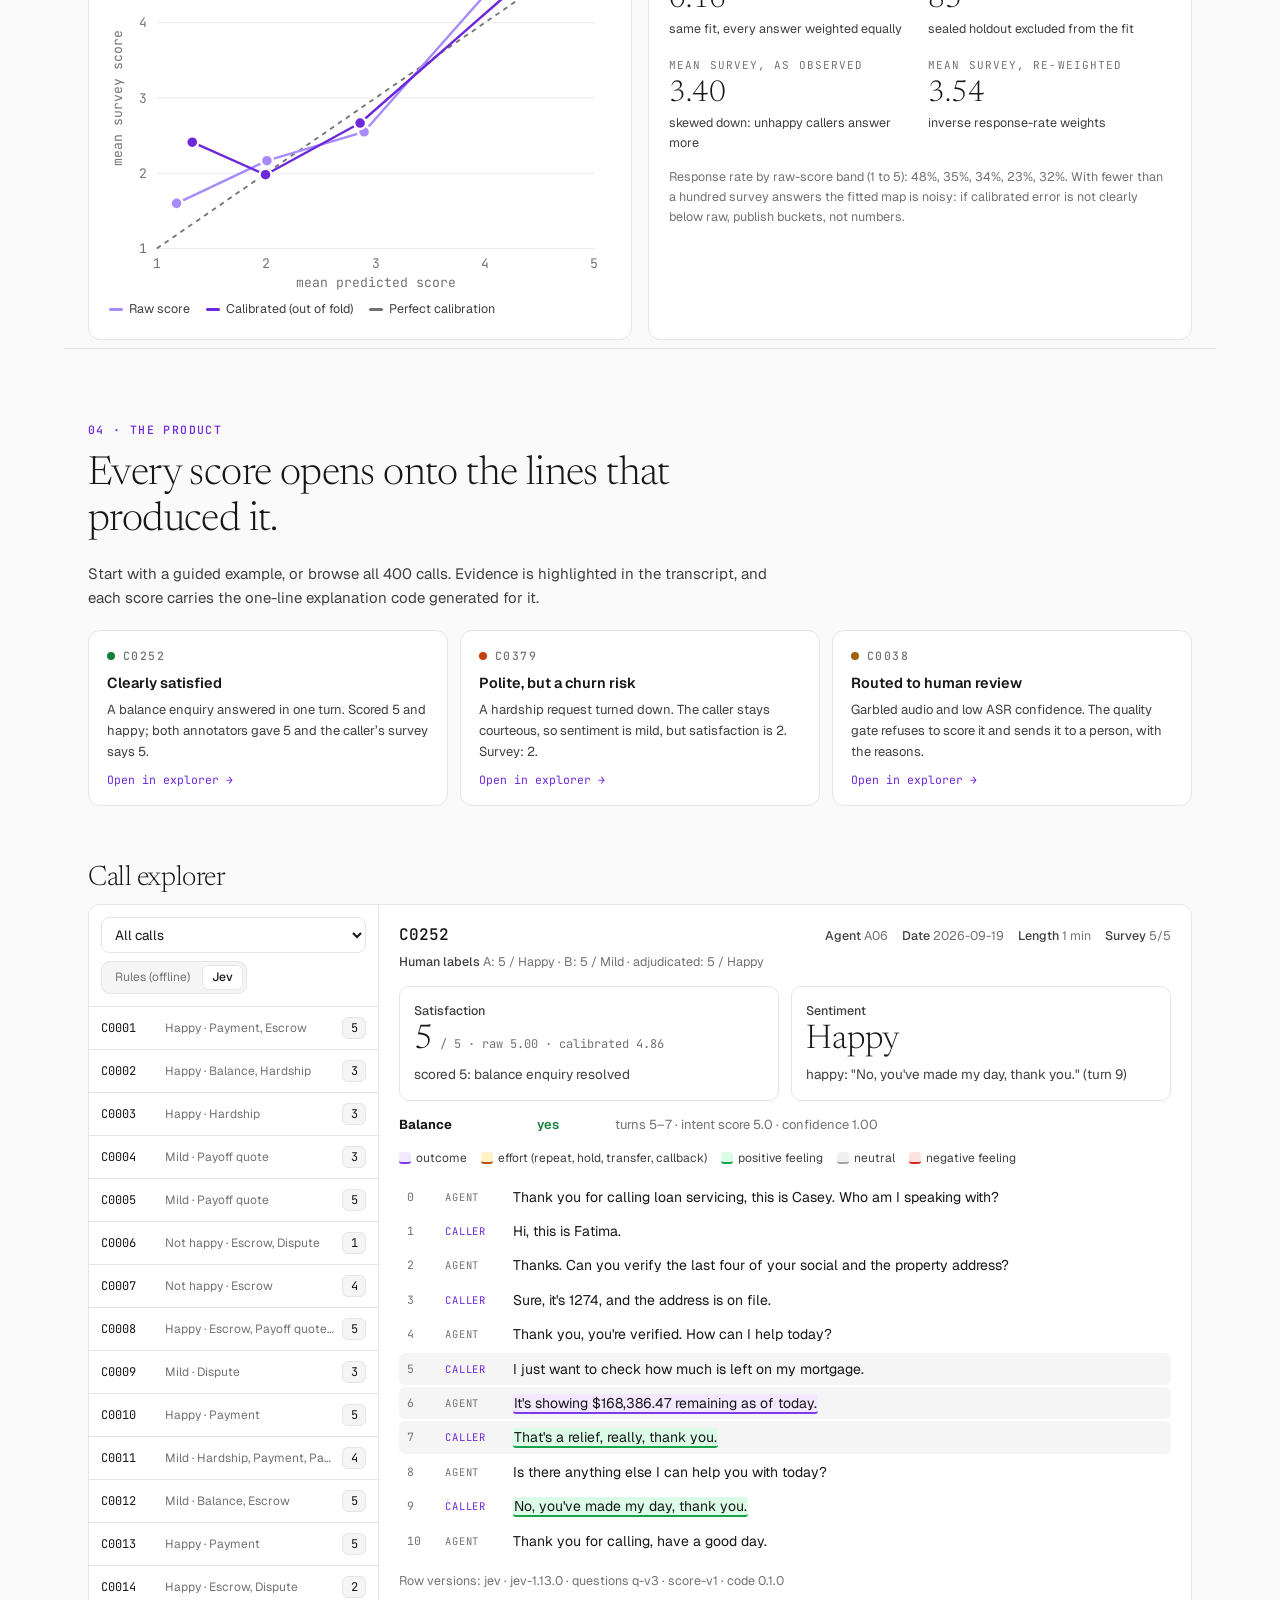
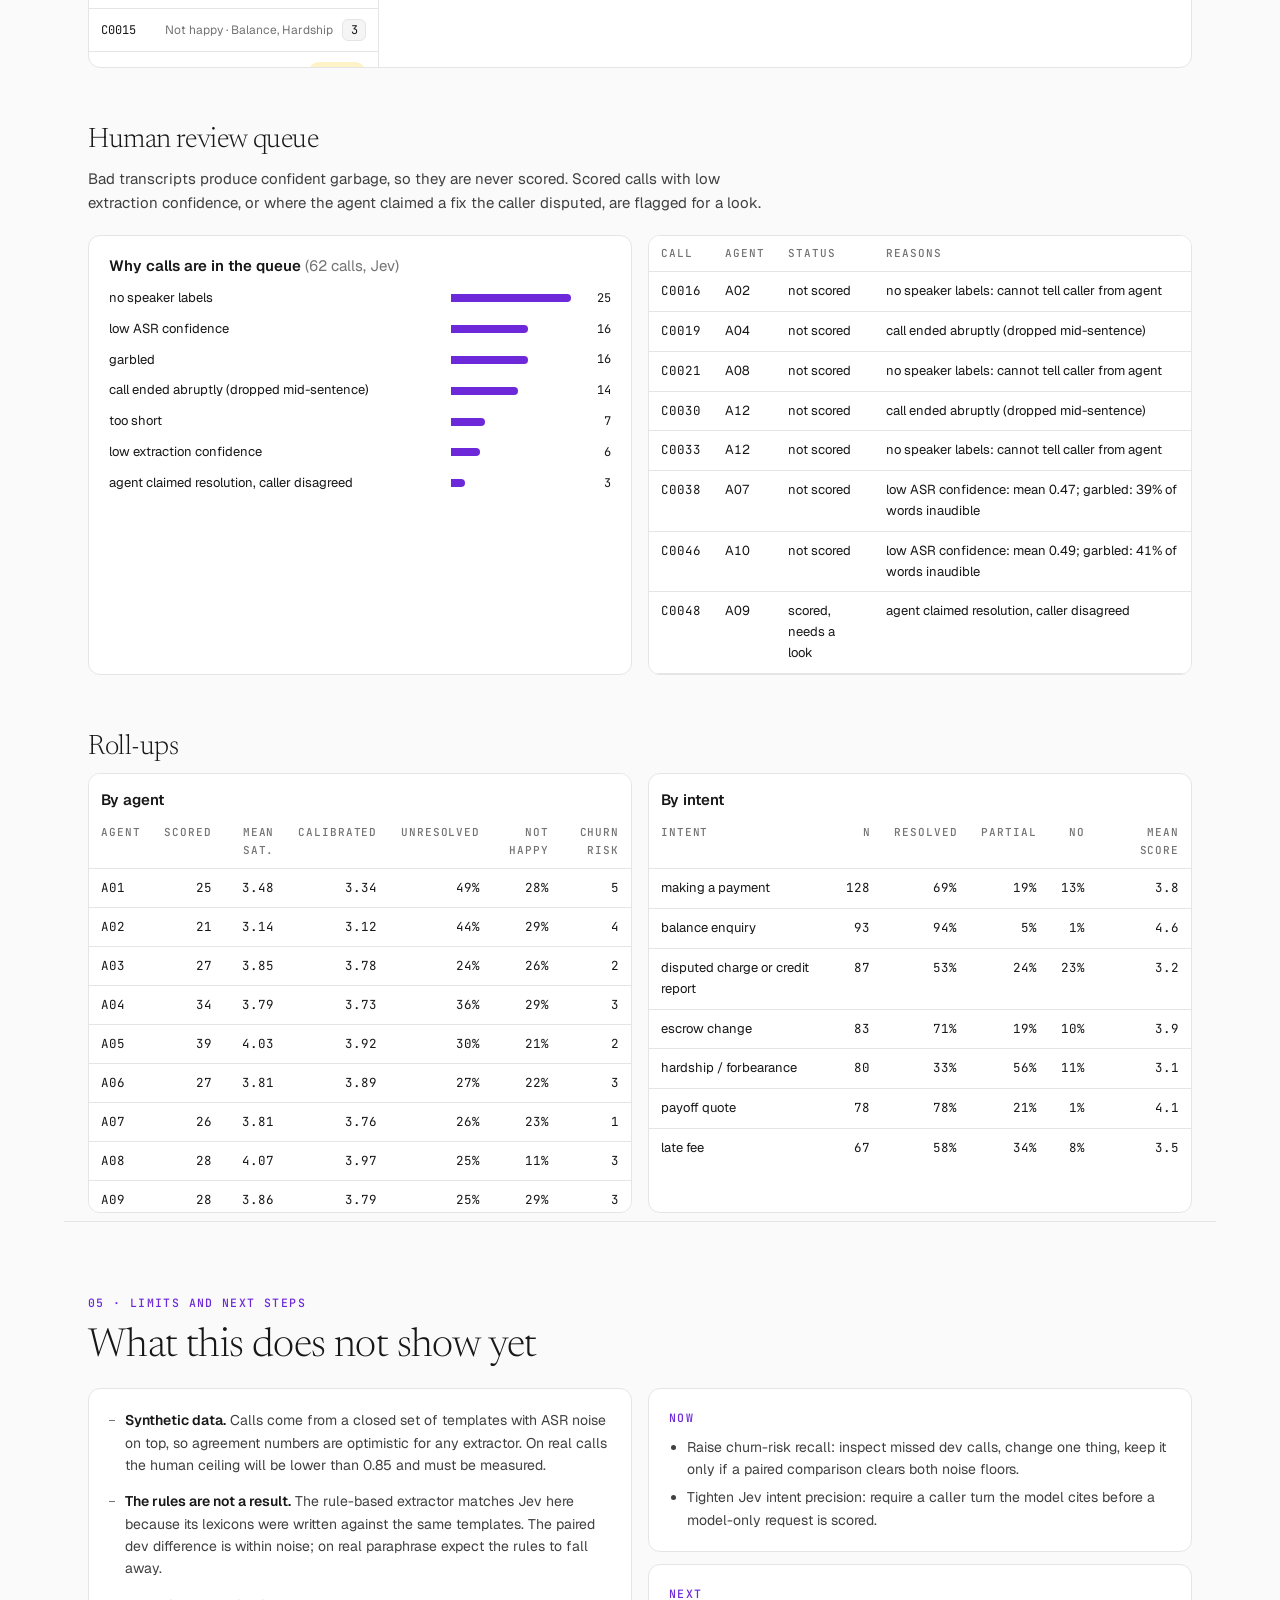
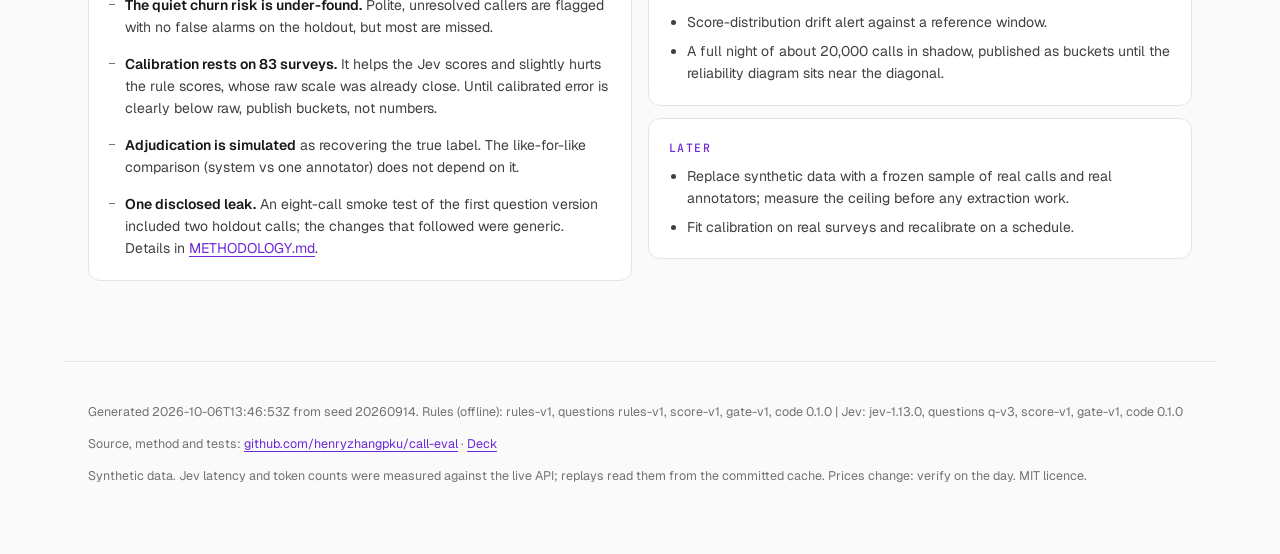
==== commit cc872169: "Demo: one pipeline, two interchangeable extractors, compared side by side" ====
--- a/docs/index.html
+++ b/docs/index.html
@@ -26,7 +26,7 @@
 <link rel="preconnect" href="https://fonts.googleapis.com">
 <link rel="preconnect" href="https://fonts.gstatic.com" crossorigin>
 <link rel="stylesheet" href="https://fonts.googleapis.com/css2?family=Geist:wght@400;500;600&family=JetBrains+Mono:wght@400;500&family=Newsreader:opsz,wght@6..72,300;6..72,400&display=swap">
-<link rel="stylesheet" href="style.css">
+<link rel="stylesheet" href="style.css?v=20261011a">
 </head>
 <body>
 <header class="top">
@@ -90,6 +90,19 @@
       <li><span class="n">5</span><b>Calibrate</b><span>Map the score onto the survey scale, corrected for who answers surveys.</span></li>
     </ol>
 
+    <h3 class="h-sm">One pipeline, two interchangeable extractors</h3>
+    <p class="section-lede">Only step 3 changes. Both backends fill the same typed schema, so the gate, scoring, calibration and review queue are shared, and the two can be compared side by side on the same labels. The rules backend is the baseline the model has to beat, and it runs with no network or key.</p>
+    <div class="dual">
+      <div class="dual-pipe">
+        <span>transcript</span><i>&rarr;</i><span>quality gate</span><i>&rarr;</i><span>split by request</span><i>&rarr;</i><span class="hl">extract typed facts</span><i>&rarr;</i><span>score in code</span><i>&rarr;</i><span>calibrate</span><i>&rarr;</i><span>score + reason + evidence</span>
+      </div>
+      <div class="dual-backends">
+        <div class="be"><b>Backend A &middot; Jev</b><span>Narrow typed questions answered with probabilities, so every field carries a confidence.</span><dl><dt>Satisfaction (holdout)</dt><dd>0.85 &kappa;w</dd><dt>Sentiment (holdout)</dt><dd>0.82 &kappa;</dd><dt>Latency</dt><dd>293 ms p50 per call</dd><dt>Cost</dt><dd>$4.14 per 20,000 calls</dd></dl></div>
+        <div class="be"><b>Backend B &middot; Rules (offline)</b><span>Lexicons and patterns; no network, no key; the baseline.</span><dl><dt>Satisfaction (holdout)</dt><dd>0.85 &kappa;w</dd><dt>Sentiment (holdout)</dt><dd>0.87 &kappa;</dd><dt>Throughput</dt><dd>6,331 calls/s, one core</dd><dt>Cost</dt><dd>$0</dd></dl></div>
+      </div>
+      <p class="fine">They tie on this synthetic data because the rules' lexicons were written against the same generator. On real calls, which vary far more, the gap between them is the first thing to measure.</p>
+    </div>
+
     <h3 class="h-sm">Key decisions</h3>
     <p class="section-lede">From <a href="https://github.com/henryzhangpku/call-eval/blob/main/DECISIONS.md">DECISIONS.md</a>: what was chosen, what was rejected, and what would make us switch.</p>
     <div class="card flush scroll-x">
--- a/docs/style.css
+++ b/docs/style.css
@@ -311,3 +311,16 @@
 
 .foot { padding-top: 40px; padding-bottom: 56px; margin-top: 72px; border-top: 1px solid var(--border); }
 .empty { color: var(--muted); padding: 40px 0; text-align: center; }
+
+/* one pipeline, two extractors */
+.dual { display: grid; gap: 14px; margin: 8px 0 28px; }
+.dual-pipe { display: flex; flex-wrap: wrap; align-items: center; gap: 8px; font-size: 13.5px; }
+.dual-pipe span { border: 1px solid var(--border); background: var(--surface); border-radius: 999px; padding: 6px 12px; color: var(--text-2); }
+.dual-pipe span.hl { background: var(--hl-outcome); color: var(--text); border-color: transparent; font-weight: 600; }
+.dual-pipe i { font-style: normal; color: var(--muted); }
+.dual-backends { display: grid; grid-template-columns: repeat(auto-fit, minmax(16rem, 1fr)); gap: 12px; }
+.dual-backends .be { border: 1px solid var(--border); background: var(--surface); border-radius: var(--radius); padding: 16px 18px; display: grid; gap: 6px; font-size: 13.5px; color: var(--text-2); min-width: 0; }
+.dual-backends .be b { color: var(--text); font-size: 14.5px; }
+.dual-backends dl { display: grid; grid-template-columns: auto 1fr; gap: 4px 14px; margin: 6px 0 0; }
+.dual-backends dt { color: var(--muted); }
+.dual-backends dd { margin: 0; font-family: var(--mono); color: var(--text); }
